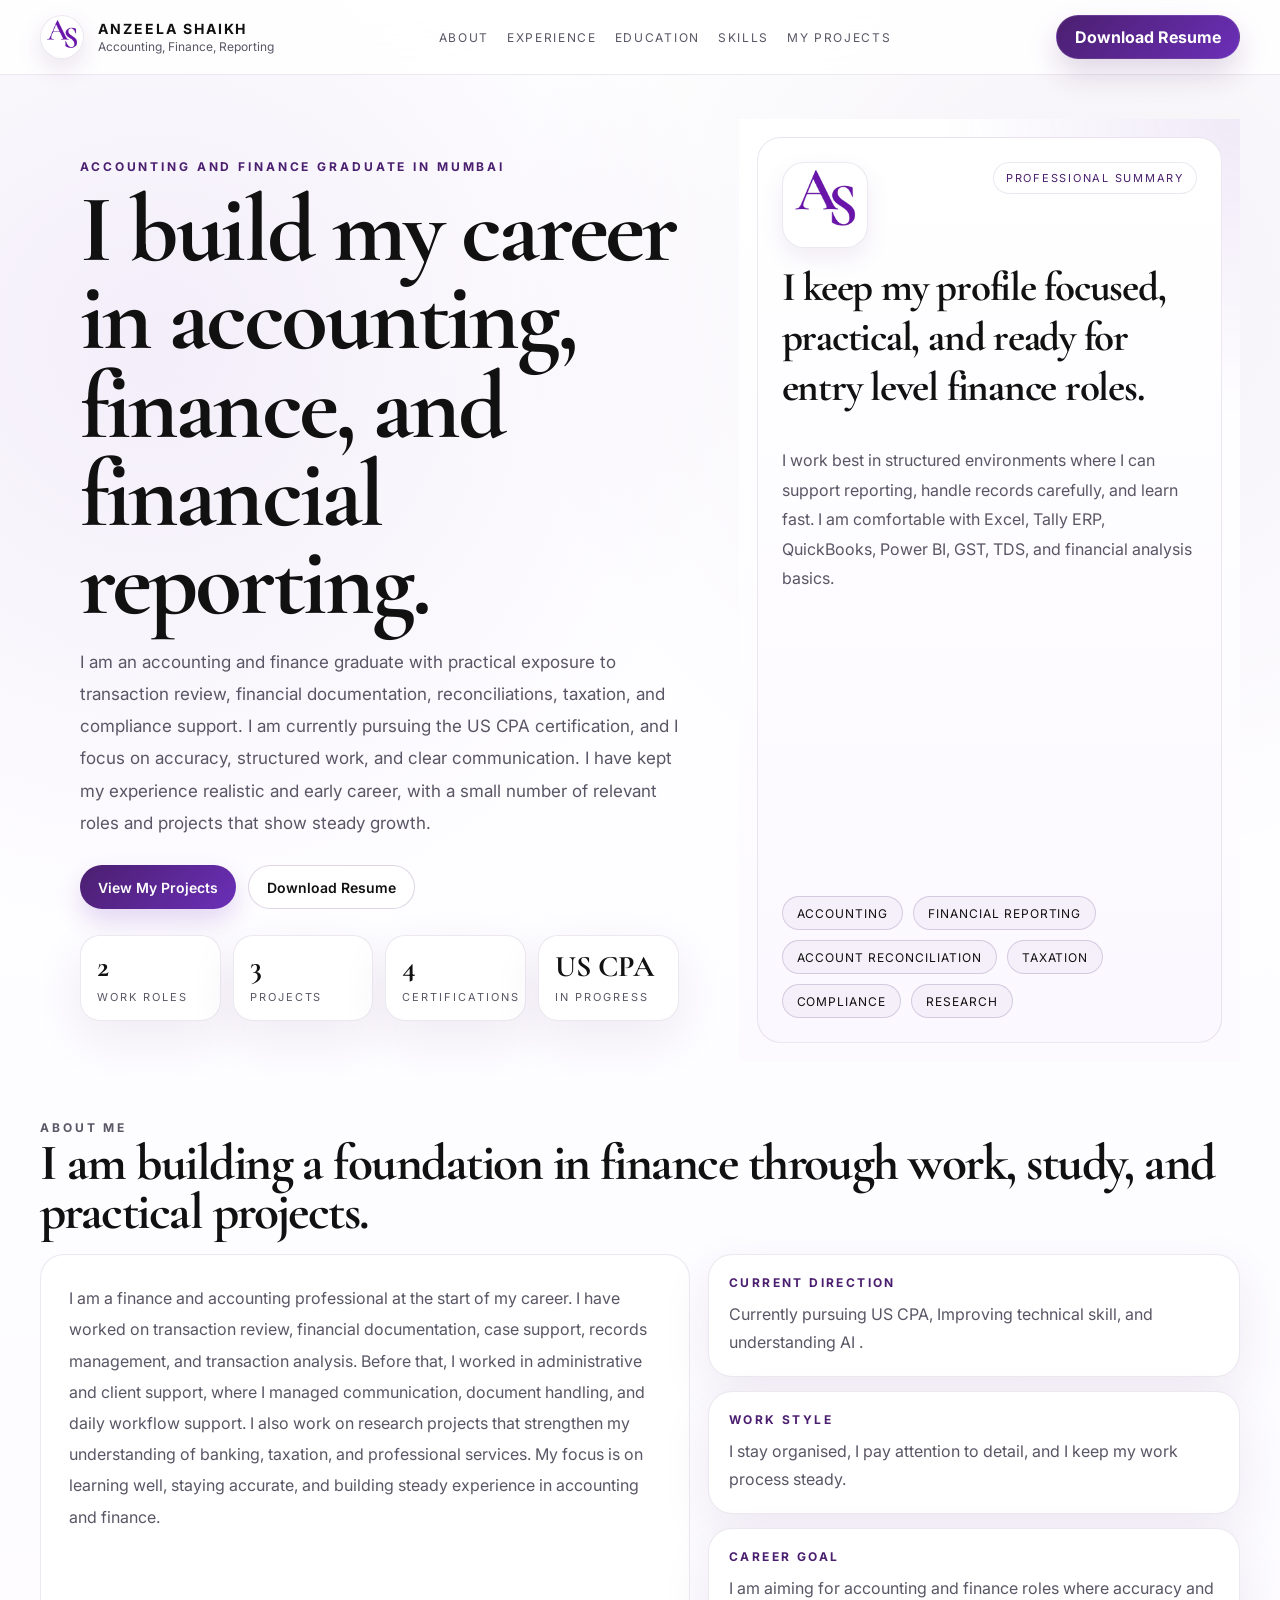
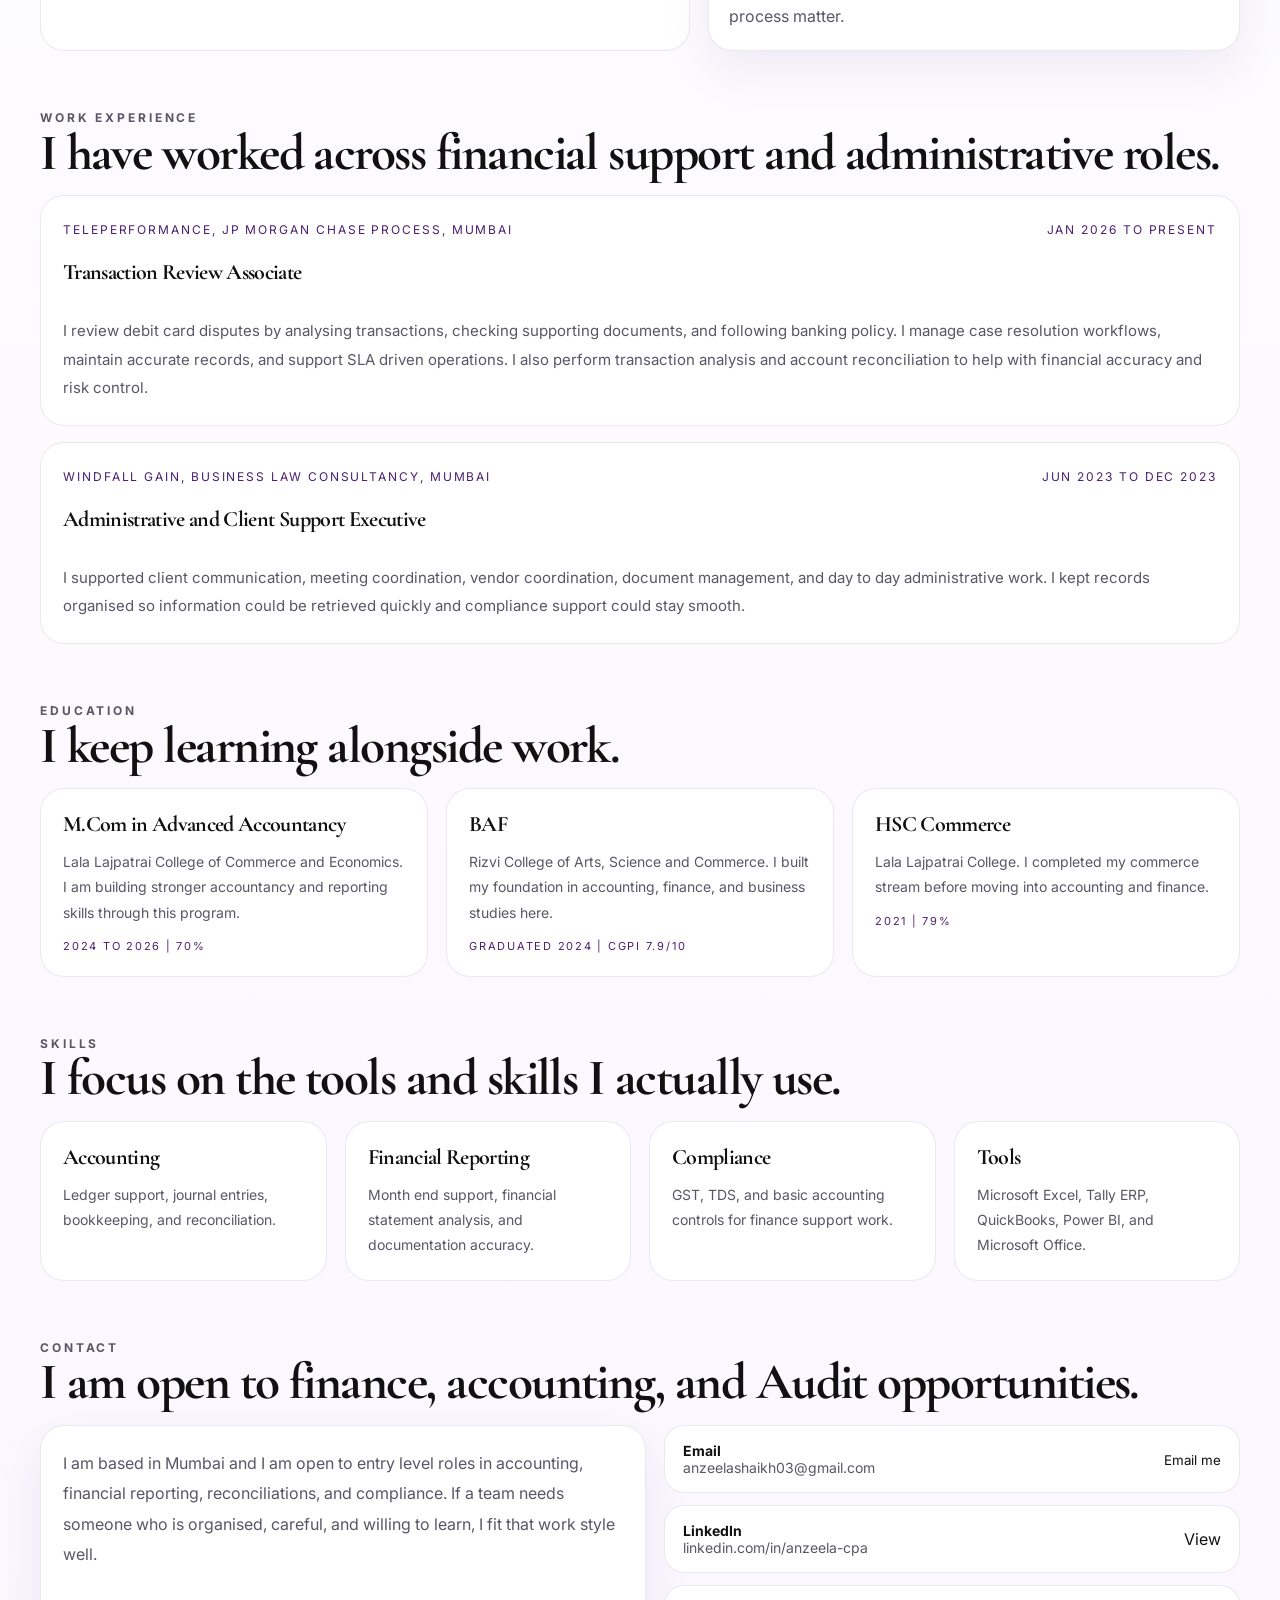
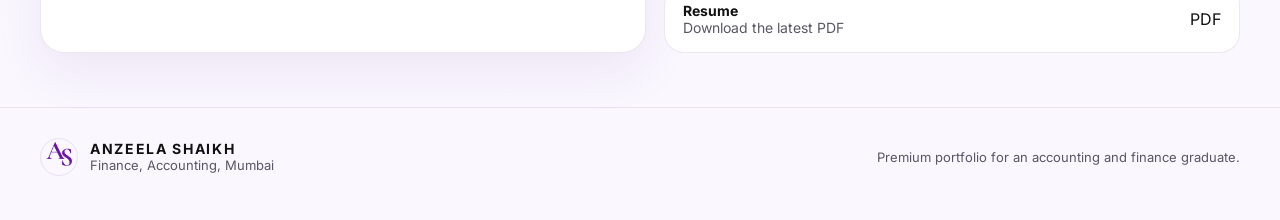
==== index.html @ ca900a63 "new" ====
<!DOCTYPE html>
<html lang="en">
<head>
  <meta charset="UTF-8" />
  <meta name="viewport" content="width=device-width, initial-scale=1.0" />
  <meta name="description" content="Anzeela Shaikh is an accounting and finance graduate in Mumbai building experience in financial reporting, reconciliations, documentation, taxation, compliance, and research." />
  <meta name="keywords" content="Anzeela Shaikh, accounting and finance graduate, financial reporting, reconciliations, taxation, compliance, US CPA candidate, Mumbai" />
  <meta name="author" content="Anzeela Shaikh" />
  <meta name="theme-color" content="#4B1F6F" />
  <meta property="og:title" content="Anzeela Shaikh | Accounting and Finance Graduate" />
  <meta property="og:description" content="A premium portfolio for an accounting and finance professional." />
  <meta property="og:type" content="website" />
  <meta property="og:locale" content="en_IN" />
  <title>Anzeela Shaikh | U.S CPA candidate, Accounting and Finance Graduate in Mumbai</title>
  <link rel="icon" href="assets/favicon.svg" type="image/svg+xml" />
  <link rel="preconnect" href="https://fonts.googleapis.com">
  <link rel="preconnect" href="https://fonts.gstatic.com" crossorigin>
  <link href="https://fonts.googleapis.com/css2?family=Cormorant+Garamond:wght@500;600;700&family=Inter:wght@400;500;600;700;800&display=swap" rel="stylesheet">
  <link rel="stylesheet" href="styles.css" />
  <script type="application/ld+json">
  {
    "@context":"https://schema.org",
    "@type":"Person",
    "name":"Anzeela Shaikh",
    "jobTitle":"Accounting and Finance Graduate",
    "description":"Accounting and finance graduate with financial reporting, reconciliations, GST, TDS, and research experience.",
    "email":"anzeelashaikh03@gmail.com",
    "address":{
      "@type":"PostalAddress",
      "addressLocality":"Mumbai",
      "addressRegion":"Maharashtra",
      "addressCountry":"IN"
    },
    "sameAs":["https://www.linkedin.com/in/anzeela-cpa"]
  }
  </script>
</head>
<body>
  <a class="skip" href="#main">Skip to content</a>
  <header class="topbar">
    <div class="wrap topbar-inner">
      <a class="brand" href="#hero" aria-label="Anzeela Shaikh home">
        <img class="brand-mark" src="assets/as-white.png" alt="Anzeela Shaikh logo" />
        <span class="brand-copy">
          <strong>Anzeela Shaikh</strong>
          <span>Accounting, Finance, Reporting</span>
        </span>
      </a>
      <nav class="nav" aria-label="Primary">
        <a href="#about">About</a>
        <a href="#experience">Experience</a>
        <a href="#education">Education</a>
        <a href="#skills">Skills</a>
        <a href="my-projects.html">My Projects</a>
      </nav>
      <a class="cta" href="assets/resume.pdf" download>Download Resume</a>
    </div>
  </header>

  <main id="main">
    <section class="hero" id="hero">
      <div class="wrap hero-grid">
        <article class="hero-copy reveal">
          <p class="eyebrow">Accounting and Finance Graduate in Mumbai</p>
          <h1>I build my career in accounting, finance, and financial reporting.</h1>
          <p class="hero-text">
            I am an accounting and finance graduate with practical exposure to transaction review, financial documentation, reconciliations, taxation, and compliance support. I am currently pursuing the US CPA certification, and I focus on accuracy, structured work, and clear communication. I have kept my experience realistic and early career, with a small number of relevant roles and projects that show steady growth.
          </p>
          <div class="hero-actions">
            <a class="btn btn-primary" href="my-projects.html">View My Projects</a>
            <a class="btn btn-secondary" href="assets/resume.pdf" download>Download Resume</a>
          </div>
          <div class="hero-stats" aria-label="Quick profile highlights">
            <div class="stat"><strong>2</strong><span>Work Roles</span></div>
            <div class="stat"><strong>3</strong><span>Projects</span></div>
            <div class="stat"><strong>4</strong><span>Certifications</span></div>
            <div class="stat"><strong>US CPA</strong><span>In Progress</span></div>
          </div>
        </article>

        <aside class="hero-panel reveal">
          <div class="panel-inner">
            <div>
              <div class="panel-top">
                <img class="panel-logo" src="assets/as-white.png" alt="AS monogram logo" />
                <span class="panel-chip">Professional summary</span>
              </div>
              <div class="panel-copy">
                <h2>I keep my profile focused, practical, and ready for entry level finance roles.</h2>
                <p>
                  I work best in structured environments where I can support reporting, handle records carefully, and learn fast. I am comfortable with Excel, Tally ERP, QuickBooks, Power BI, GST, TDS, and financial analysis basics.
                </p>
              </div> 
            </div>  
            <div class="pill-row" aria-label="Core focus areas">
              <span>Accounting</span>
              <span>Financial Reporting</span>
              <span>Account Reconciliation</span>
              <span>Taxation</span>
              <span>Compliance</span>
              <span>Research</span>
            </div>
          </div>
        </aside>
      </div>
    </section>

    <section class="section" id="about">
      <div class="wrap">
        <div class="section-head reveal">
          <div>
            <p class="eyebrow">About Me</p>
            <h2>I am building a foundation in finance through work, study, and practical projects.</h2>
          </div>
          <p></p>
        </div>

        <div class="grid-2">
          <article class="about-copy reveal">
            <p>
              I am a finance and accounting professional at the start of my career. I have worked on transaction review, financial documentation, case support, records management, and transaction analysis. Before that, I worked in administrative and client support, where I managed communication, document handling, and daily workflow support. I also work on research projects that strengthen my understanding of banking, taxation, and professional services. My focus is on learning well, staying accurate, and building steady experience in accounting and finance.
            </p>
          </article>

          <div class="snapshot reveal">
            <article class="mini">
              <strong>Current direction</strong>
              <span>Currently pursuing US CPA, Improving technical skill, and understanding AI .</span>
            </article>
            <article class="mini">
              <strong>Work style</strong>
              <span>I stay organised, I pay attention to detail, and I keep my work process steady.</span>
            </article>
            <article class="mini">
              <strong>Career goal</strong>
              <span>I am aiming for accounting and finance roles where accuracy and process matter.</span>
            </article>
          </div>
        </div>
      </div>
    </section>

    <section class="section" id="experience">
      <div class="wrap">
        <div class="section-head reveal">
          <div>
            <p class="eyebrow">Work Experience</p>
            <h2>I have worked across financial support and administrative roles.</h2>
          </div>
          <p></p>
        </div>

        <div class="timeline">
          <article class="role reveal">
            <div class="role-top">
              <div>
                <div class="meta">Teleperformance, JP Morgan Chase process, Mumbai</div>
                <h3>Transaction Review Associate</h3>
              </div>
              <div class="meta">Jan 2026 to Present</div>
            </div>
            <p>
              I review debit card disputes by analysing transactions, checking supporting documents, and following banking policy. I manage case resolution workflows, maintain accurate records, and support SLA driven operations. I also perform transaction analysis and account reconciliation to help with financial accuracy and risk control.
            </p>
          </article>

          <article class="role reveal">
            <div class="role-top">
              <div>
                <div class="meta">Windfall Gain, Business Law Consultancy, Mumbai</div>
                <h3>Administrative and Client Support Executive</h3>
              </div>
              <div class="meta">Jun 2023 to Dec 2023</div>
            </div>
            <p>
              I supported client communication, meeting coordination, vendor coordination, document management, and day to day administrative work. I kept records organised so information could be retrieved quickly and compliance support could stay smooth.
            </p>
          </article>
        </div>
      </div>
    </section>

    <section class="section" id="education">
      <div class="wrap">
        <div class="section-head reveal">
          <div>
            <p class="eyebrow">Education</p>
            <h2>I keep learning alongside work.</h2>
          </div>
          <p></p>
        </div>

        <div class="cards three">
          <article class="edu reveal">
            <div>
              <h3>M.Com in Advanced Accountancy</h3>
              <p>Lala Lajpatrai College of Commerce and Economics. I am building stronger accountancy and reporting skills through this program.</p>
            </div>
            <small>2024 to 2026 | 70% </small>
          </article>

          <article class="edu reveal">
            <div>
              <h3>BAF</h3>
              <p>Rizvi College of Arts, Science and Commerce. I built my foundation in accounting, finance, and business studies here.</p>
            </div>
            <small>Graduated 2024 | CGPI 7.9/10</small>
          </article>

          <article class="edu reveal">
            <div>
              <h3>HSC Commerce</h3>
              <p>Lala Lajpatrai College. I completed my commerce stream before moving into accounting and finance.</p>
            </div>
            <small>2021 | 79% </small>
          </article>
        </div>
      </div>
    </section>

    <section class="section" id="skills">
      <div class="wrap">
        <div class="section-head reveal">
          <div>
            <p class="eyebrow">Skills</p>
            <h2>I focus on the tools and skills I actually use.</h2>
          </div>
          <p></p>
        </div>

        <div class="cards four">
          <article class="skill reveal">
            <h3>Accounting</h3>
            <p>Ledger support, journal entries, bookkeeping, and reconciliation.</p>
          </article>
          <article class="skill reveal">
            <h3>Financial Reporting</h3>
            <p>Month end support, financial statement analysis, and documentation accuracy.</p>
          </article>
          <article class="skill reveal">
            <h3>Compliance</h3>
            <p>GST, TDS, and basic accounting controls for finance support work.</p>
          </article>
          <article class="skill reveal">
            <h3>Tools</h3>
            <p>Microsoft Excel, Tally ERP, QuickBooks, Power BI, and Microsoft Office.</p>
          </article>
        </div>
      </div>
    </section>

    <section class="section" id="contact">
      <div class="wrap">
        <div class="section-head reveal">
          <div>
            <p class="eyebrow">Contact</p>
            <h2>I am open to finance, accounting, and Audit opportunities.</h2>
          </div>
          <p></p>
        </div>

        <div class="contact-grid">
          <article class="contact-card reveal">
            <p>
              I am based in Mumbai and I am open to entry level roles in accounting, financial reporting, reconciliations, and compliance. If a team needs someone who is organised, careful, and willing to learn, I fit that work style well.
            </p>
          </article>

          <div class="contact-links reveal">
            <a class="contact-link" href="mailto:anzeelashaikh03@gmail.com">
              <div>
                <strong>Email</strong>
                <span>anzeelashaikh03@gmail.com</span>
              </div>
              <div><small>Email me</small></div>
            </a>
            <a class="contact-link" href="https://www.linkedin.com/in/anzeela-cpa" target="_blank" rel="noopener noreferrer">
              <div>
                <strong>LinkedIn</strong>
                <span>linkedin.com/in/anzeela-cpa</span>
              </div>
              <div>View</div>
            </a>
            <a class="contact-link" href="assets/resume.pdf" download>
              <div>
                <strong>Resume</strong>
                <span>Download the latest PDF</span>
              </div>
              <div>PDF</div>
            </a>
          </div>
        </div>
      </div>
    </section>
  </main>

  <footer class="footer">
    <div class="wrap foot">
      <div class="footmark">
        <img src="assets/as-white.png" alt="Anzeela Shaikh logo" />
        <div>
          <strong style="display:block;color:var(--text);font-size:14px;letter-spacing:.12em;text-transform:uppercase;">Anzeela Shaikh</strong>
          <span>Finance, Accounting, Mumbai</span>
        </div>
      </div>
      <div>Premium portfolio for an accounting and finance graduate.</div>
    </div>
  </footer>

  <script>
    (function () {
      const reducedMotion = window.matchMedia('(prefers-reduced-motion: reduce)').matches;
      const items = document.querySelectorAll('.reveal');

      if (!reducedMotion && 'IntersectionObserver' in window) {
        const observer = new IntersectionObserver((entries) => {
          for (const entry of entries) {
            if (entry.isIntersecting) {
              entry.target.classList.add('show');
              observer.unobserve(entry.target);
            }
          }
        }, { threshold: 0.12, rootMargin: '24px 0px -8px 0px' });

        items.forEach((item) => observer.observe(item));
      } else {
        items.forEach((item) => item.classList.add('show'));
      }
    })();
  </script>
</body>
</html>
---- styles.css ----
:root{
  --bg:#ffffff;
  --bg-soft:#faf7ff;
  --text:#111111;
  --muted:#5a5665;
  --purple:#4B1F6F;
  --purple-2:#6B2FB8;
  --line:rgba(75,31,111,.10);
  --line-strong:rgba(75,31,111,.18);
  --shadow:0 18px 50px rgba(75,31,111,.08);
  --radius:28px;
  --wrap:min(1200px, calc(100vw - 32px));
}
*{box-sizing:border-box}
html{scroll-behavior:smooth}
body{
  margin:0;
  color:var(--text);
  font-family:Inter,system-ui,-apple-system,BlinkMacSystemFont,"Segoe UI",sans-serif;
  background:
    radial-gradient(circle at 12% 10%, rgba(107,47,184,.08), transparent 18%),
    radial-gradient(circle at 86% 8%, rgba(75,31,111,.06), transparent 18%),
    linear-gradient(180deg, #fff 0%, var(--bg-soft) 100%);
  overflow-x:hidden;
  -webkit-font-smoothing:antialiased;
  text-rendering:optimizeLegibility;
}
a{color:inherit}
img{max-width:100%;display:block}
.skip{
  position:absolute;left:-999px;top:12px;z-index:1000;
  padding:10px 14px;border-radius:999px;background:#fff;color:#111;
  text-decoration:none;box-shadow:var(--shadow)
}
.skip:focus{left:12px}
.wrap{width:var(--wrap);margin:0 auto}
.topbar{
  position:sticky;top:0;z-index:50;
  backdrop-filter:blur(18px) saturate(180%);
  background:rgba(255,255,255,.86);
  border-bottom:1px solid var(--line);
}
.topbar-inner{
  min-height:74px;display:flex;align-items:center;justify-content:space-between;gap:18px;padding:12px 0
}
.brand{display:flex;align-items:center;gap:14px;text-decoration:none;min-width:0}
.brand-mark{
  width:44px;height:44px;border-radius:50%;
  object-fit:cover;
  background:#fff;
  border:1px solid var(--line);
  box-shadow:0 10px 26px rgba(75,31,111,.12);
  flex:none;
}
.brand-copy{min-width:0}
.brand-copy strong{
  display:block;font-size:14px;letter-spacing:.14em;text-transform:uppercase
}
.brand-copy span{display:block;font-size:12px;color:var(--muted);margin-top:2px}
.nav{display:flex;gap:18px;flex-wrap:wrap;justify-content:flex-end;align-items:center}
.nav a{
  text-decoration:none;color:var(--muted);font-size:12px;letter-spacing:.14em;text-transform:uppercase
}
.nav a:hover{color:var(--purple)}
.cta{
  display:inline-flex;align-items:center;justify-content:center;gap:10px;
  min-height:44px;padding:0 18px;border-radius:999px;text-decoration:none;
  background:linear-gradient(135deg,var(--purple),var(--purple-2));
  color:#fff;font-weight:700;white-space:nowrap;
  box-shadow:0 14px 30px rgba(75,31,111,.18);
  border:1px solid rgba(255,255,255,.10);
}
.cta.secondary{
  background:#fff;color:var(--text);border:1px solid var(--line-strong);
  box-shadow:none;
}
.hero{
  padding:44px 0 28px;
  position:relative;
}
.hero-grid{
  display:grid;
  grid-template-columns:minmax(0,1.15fr) minmax(320px,.85fr);
  gap:20px;
  align-items:stretch;
}
.panel, .card, .project-card, .stat, .mini, .contact-card{
  background:#fff;
  border:1px solid var(--line);
  border-radius:var(--radius);
  box-shadow:var(--shadow);
}
.hero-copy{padding:40px}
.eyebrow{
  margin:0 0 12px;
  color:var(--purple);
  text-transform:uppercase;
  letter-spacing:.24em;
  font-size:12px;
  font-weight:700;
}
h1,h2,h3{
  font-family:"Cormorant Garamond", serif;
  letter-spacing:-.03em;
  color:var(--text);
}
h1{
  margin:0;
  font-size:clamp(54px,7.8vw,96px);
  line-height:.92;
  max-width:860px;
}
.hero-text{
  margin:18px 0 0;
  max-width:760px;
  color:var(--muted);
  line-height:1.9;
  font-size:17px;
}
.hero-actions{
  display:flex;flex-wrap:wrap;gap:12px;margin-top:26px
}
.btn{
  display:inline-flex;align-items:center;justify-content:center;min-height:44px;
  padding:0 18px;border-radius:999px;text-decoration:none;font-size:14px;font-weight:600;
  transition:transform .2s ease, box-shadow .2s ease, background .2s ease;
}
.btn:hover{transform:translateY(-1px)}
.btn-primary{
  background:linear-gradient(135deg,var(--purple),var(--purple-2));
  color:#fff;
  box-shadow:0 12px 24px rgba(111,45,189,.18);
}
.btn-secondary{
  background:#fff;
  border:1px solid var(--line-strong);
  color:var(--text);
}
.hero-stats{
  display:grid;grid-template-columns:repeat(4,minmax(0,1fr));gap:12px;margin-top:26px
}
.stat{
  padding:16px;border-radius:20px;background:#fff
}
.stat strong{
  display:block;font-family:"Cormorant Garamond",serif;font-size:30px;line-height:1
}
.stat span{
  display:block;margin-top:8px;color:var(--muted);font-size:11px;
  text-transform:uppercase;letter-spacing:.18em
}
.hero-panel{
  padding:18px;
  background:
    radial-gradient(circle at top right, rgba(107,47,184,.10), transparent 28%),
    linear-gradient(180deg, #fff, #fcfaff);
}
.panel-inner{
  height:100%;
  padding:24px;
  border-radius:24px;
  border:1px solid var(--line);
  background:
    linear-gradient(180deg, #fff, #fbf8ff);
  display:flex;flex-direction:column;justify-content:space-between;gap:20px;
}
.panel-top{
  display:flex;justify-content:space-between;gap:16px;align-items:flex-start;
}
.panel-logo{
  width:86px;height:86px;border-radius:22px;object-fit:cover;
  border:1px solid var(--line);
  box-shadow:0 10px 24px rgba(75,31,111,.08);
  background:#fff;
}
.panel-chip{
  display:inline-flex;
  padding:8px 12px;
  border-radius:999px;
  border:1px solid var(--line);
  color:var(--purple);
  font-size:11px;
  text-transform:uppercase;
  letter-spacing:.16em;
  background:#fff;
}
.panel-copy h2{
  font-size:clamp(30px,3.2vw,44px);
  margin-top:14px;
}
.panel-copy p{
  margin:14px 0 0;
  color:var(--muted);
  line-height:1.85;
}
.pill-row{
  display:flex;flex-wrap:wrap;gap:10px;
}
.pill-row span{
  display:inline-flex;align-items:center;justify-content:center;
  min-height:34px;padding:0 14px;border-radius:999px;
  background:rgba(75,31,111,.04);
  border:1px solid var(--line-strong);
  color:var(--text);
  font-size:12px;
  text-transform:uppercase;
  letter-spacing:.08em;
}
.section{padding:28px 0}
.section-head{
  display:flex;justify-content:space-between;align-items:end;gap:18px;margin-bottom:18px
}
.section-head h2{
  margin:0;
  font-size:clamp(32px,4vw,56px);
  line-height:.95;
}
.section-head p{
  margin:0;color:var(--muted);line-height:1.8;max-width:620px
}
.grid-2{display:grid;grid-template-columns:1.1fr .9fr;gap:18px}
.about-copy{
  padding:28px;
  border-radius:24px;
  background:#fff;
  border:1px solid var(--line);
}
.about-copy p{
  margin:0;
  font-size:16px;
  line-height:1.95;
  color:var(--muted);
}
.snapshot{display:grid;gap:14px}
.mini{
  padding:20px;border-radius:24px;background:#fff
}
.mini strong{
  display:block;font-size:12px;text-transform:uppercase;letter-spacing:.2em;color:var(--purple)
}
.mini span{
  display:block;margin-top:10px;line-height:1.75;color:var(--muted)
}
.timeline{display:grid;gap:16px}
.role{
  padding:22px;border-radius:24px;
  border:1px solid var(--line);
  background:#fff;
}
.role-top{
  display:flex;justify-content:space-between;gap:12px;flex-wrap:wrap;align-items:start;
  margin-bottom:10px;
}
.role-top h3{font-size:22px}
.meta{
  color:var(--purple);
  font-size:12px;
  text-transform:uppercase;
  letter-spacing:.16em;
  margin-top:4px;
}
.role p{
  margin:0;
  color:var(--muted);
  line-height:1.9;
  font-size:15px;
}
.cards{display:grid;gap:18px}
.cards.three{grid-template-columns:repeat(3,minmax(0,1fr))}
.cards.four{grid-template-columns:repeat(4,minmax(0,1fr))}
.edu,.skill,.cert,.project-card,.contact-card,.fact-card{
  padding:22px;
  border-radius:24px;
  border:1px solid var(--line);
  background:#fff;
}
.project-card{padding:0;overflow:hidden}
.project-card img{width:100%;height:220px;object-fit:cover;border-bottom:1px solid var(--line)}
.project-body{padding:20px}
.tag{
  display:inline-flex;
  margin-bottom:12px;
  color:var(--purple);
  text-transform:uppercase;
  letter-spacing:.16em;
  font-size:11px;
  font-weight:700;
}
.project-body h3{font-size:24px;margin:0}
.project-body p{
  margin:10px 0 0;
  color:var(--muted);
  line-height:1.8;
  font-size:15px;
}
.edu h3,.skill h3,.cert strong,.fact-card h3{margin:0;font-size:22px}
.edu p,.skill p,.cert span,.fact-card p{
  margin:12px 0 0;
  color:var(--muted);
  line-height:1.8;
  font-size:14px;
}
.edu small{
  display:inline-flex;
  margin-top:14px;
  color:var(--purple);
  text-transform:uppercase;
  letter-spacing:.16em;
  font-size:11px;
}
.contact-grid{display:grid;grid-template-columns:1fr .95fr;gap:18px}
.contact-card p{
  margin:0;
  color:var(--muted);
  line-height:1.9;
  font-size:16px;
}
.contact-links{display:grid;gap:12px}
.contact-link{
  display:flex;align-items:center;justify-content:space-between;gap:16px;
  padding:16px 18px;border-radius:20px;
  border:1px solid var(--line);
  background:#fff;
  text-decoration:none;
}
.contact-link strong{display:block;font-size:14px}
.contact-link span{
  display:block;color:var(--muted);font-size:14px;white-space:nowrap;overflow:hidden;text-overflow:ellipsis
}
.gallery{
  display:grid;
  grid-template-columns:repeat(2,minmax(0,1fr));
  gap:18px;
}
.gallery .project-card img{height:290px}
.footer{
  padding:30px 0 44px;
  border-top:1px solid var(--line);
  margin-top:26px;
}
.foot{
  display:flex;justify-content:space-between;align-items:center;gap:18px;color:var(--muted);font-size:13px;
}
.footmark{display:flex;align-items:center;gap:12px}
.footmark img{
  width:38px;height:38px;border-radius:50%;object-fit:cover;border:1px solid var(--line)
}
.reveal{
  opacity:0;
  transform:translateY(18px);
  transition:opacity .7s ease, transform .7s cubic-bezier(.2,.7,.2,1);
}
.reveal.show{opacity:1;transform:none}
.card-head{
  display:flex;align-items:flex-start;justify-content:space-between;gap:12px
}
.card-head img{width:62px;height:62px;border-radius:16px;object-fit:cover;border:1px solid var(--line)}
.list{
  display:flex;flex-wrap:wrap;gap:10px;margin-top:16px
}
.list span{
  display:inline-flex;min-height:34px;align-items:center;padding:0 14px;border-radius:999px;
  border:1px solid var(--line-strong);background:rgba(75,31,111,.03);font-size:12px;letter-spacing:.08em;text-transform:uppercase
}
.subtle{
  color:var(--muted);
  line-height:1.8;
  font-size:15px;
}
@media (max-width:1100px){
  .hero-grid,.grid-2,.contact-grid{grid-template-columns:1fr}
  .cards.three,.cards.four,.gallery{grid-template-columns:repeat(2,minmax(0,1fr))}
  .hero-stats{grid-template-columns:repeat(2,minmax(0,1fr))}
  .section-head{flex-direction:column;align-items:flex-start}
}
@media (max-width:760px){
  :root{--wrap:min(100vw - 24px, 1200px)}
  .topbar-inner{padding:12px 0;flex-wrap:wrap}
  .nav{width:100%;justify-content:flex-start;gap:12px}
  .cta{margin-left:auto}
  .hero{padding:24px 0 14px}
  .hero-copy,.hero-panel,.about-copy,.role,.edu,.skill,.cert,.contact-card,.fact-card,.project-body{padding:20px}
  h1{font-size:clamp(40px,14vw,72px)}
  .hero-text{font-size:15px}
  .cards.three,.cards.four,.gallery{grid-template-columns:1fr}
  .hero-stats{grid-template-columns:1fr 1fr}
  .foot{flex-direction:column;align-items:flex-start}
  .project-card img{height:200px}
}
@media (prefers-reduced-motion: reduce){
  html{scroll-behavior:auto}
  *,*::before,*::after{animation:none !important;transition:none !important;scroll-behavior:auto !important}
  .reveal{opacity:1;transform:none}
}
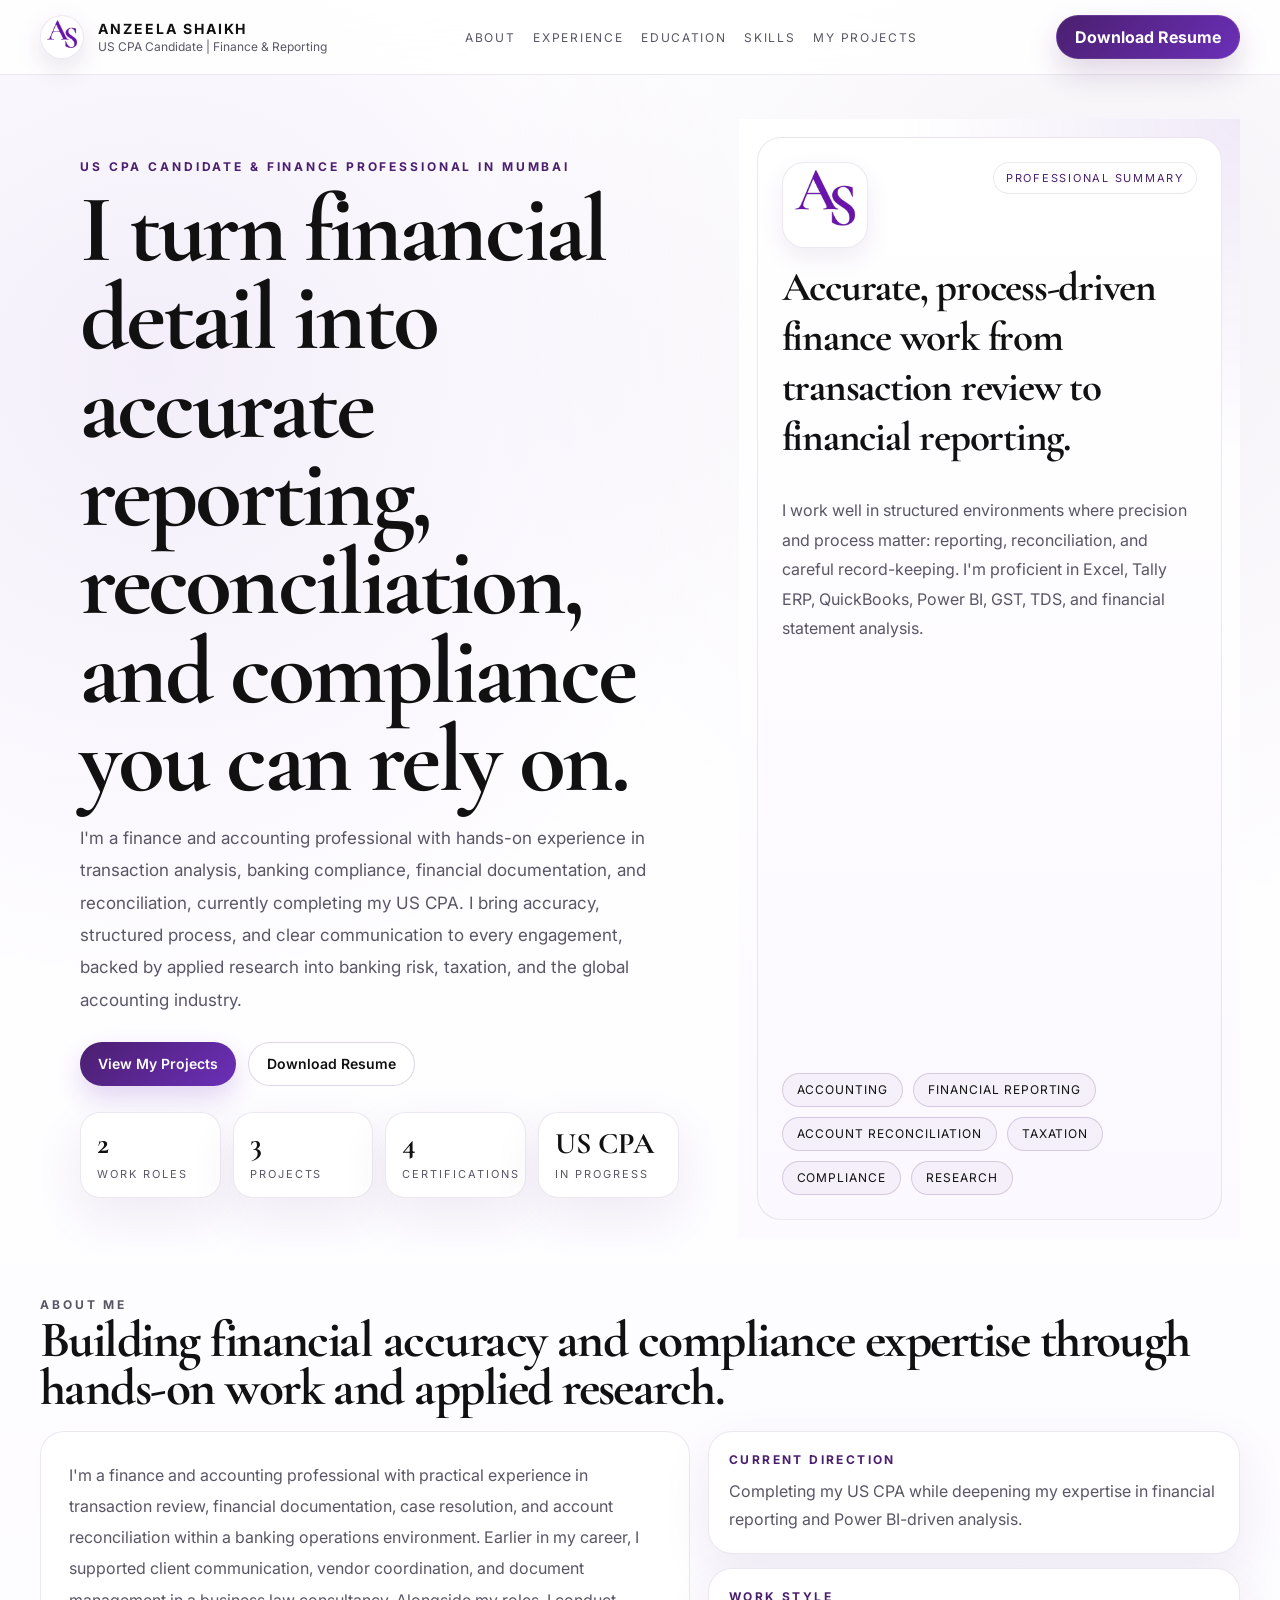
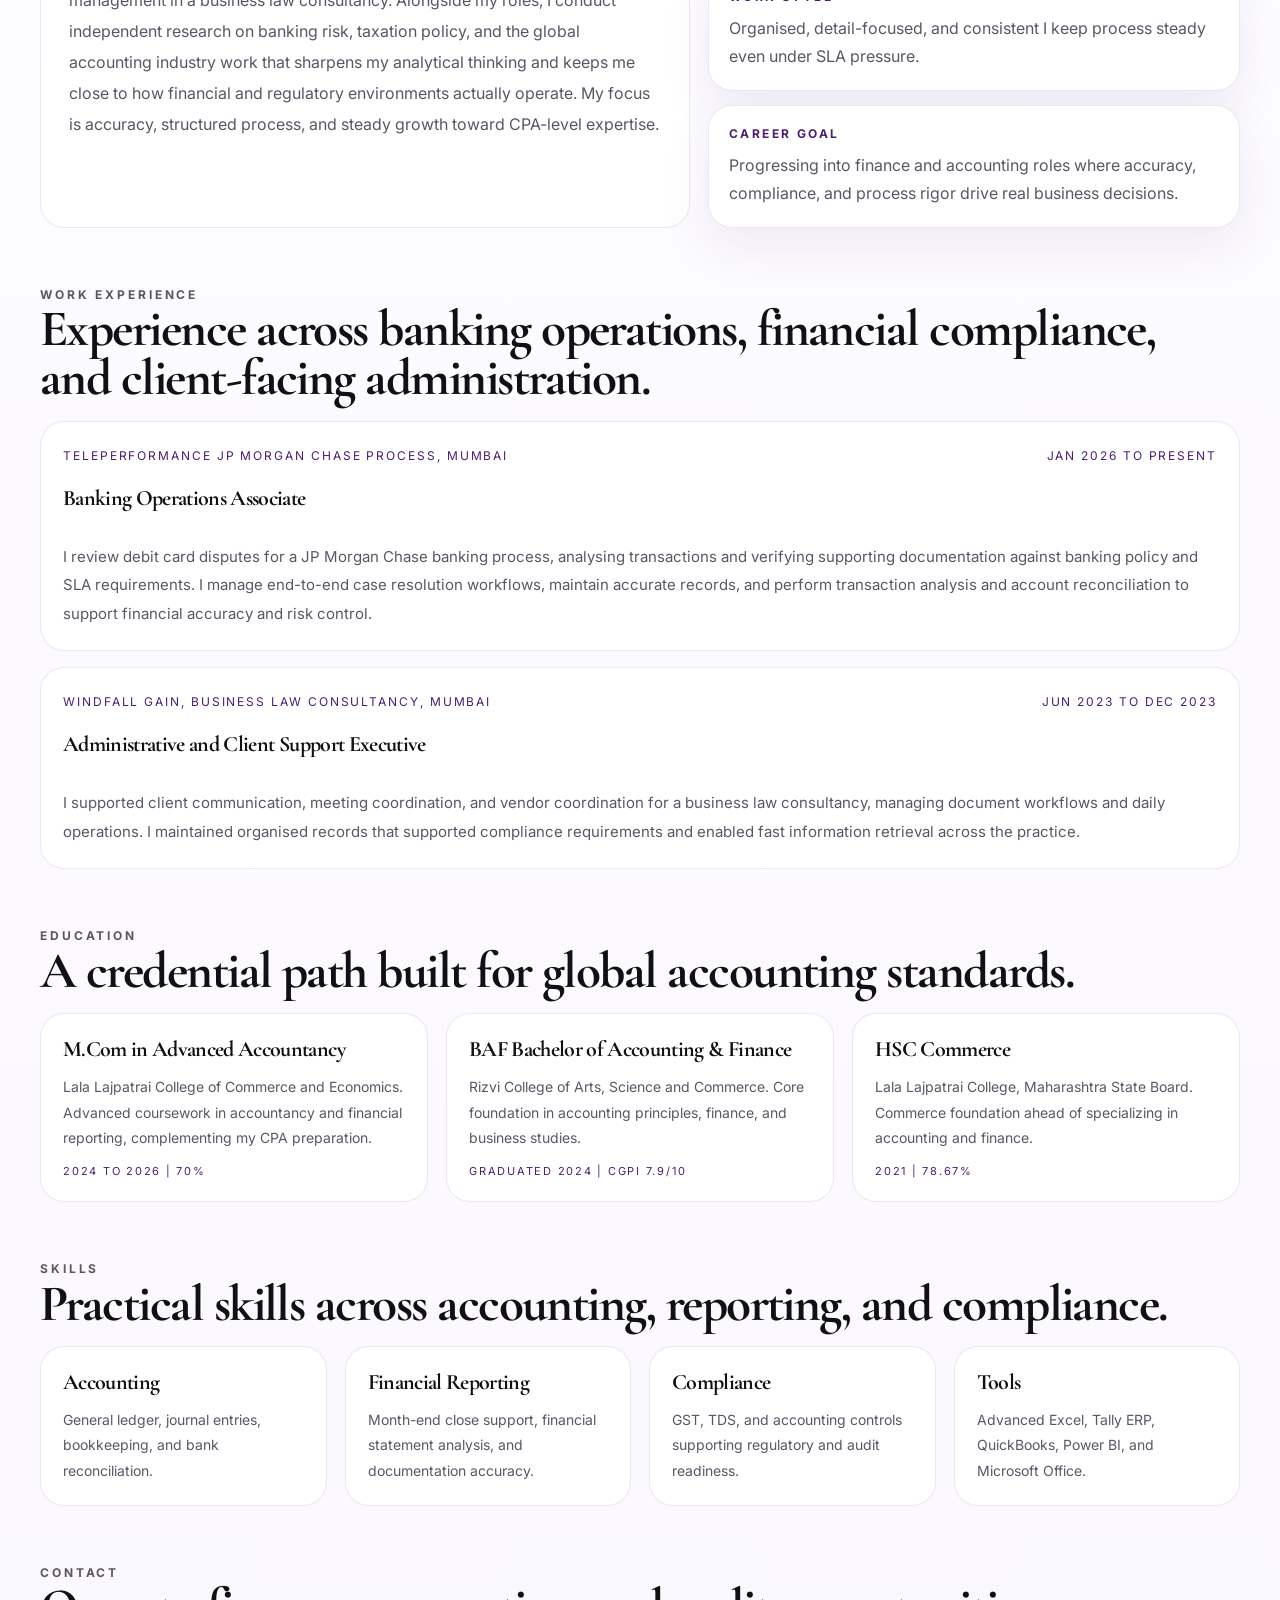
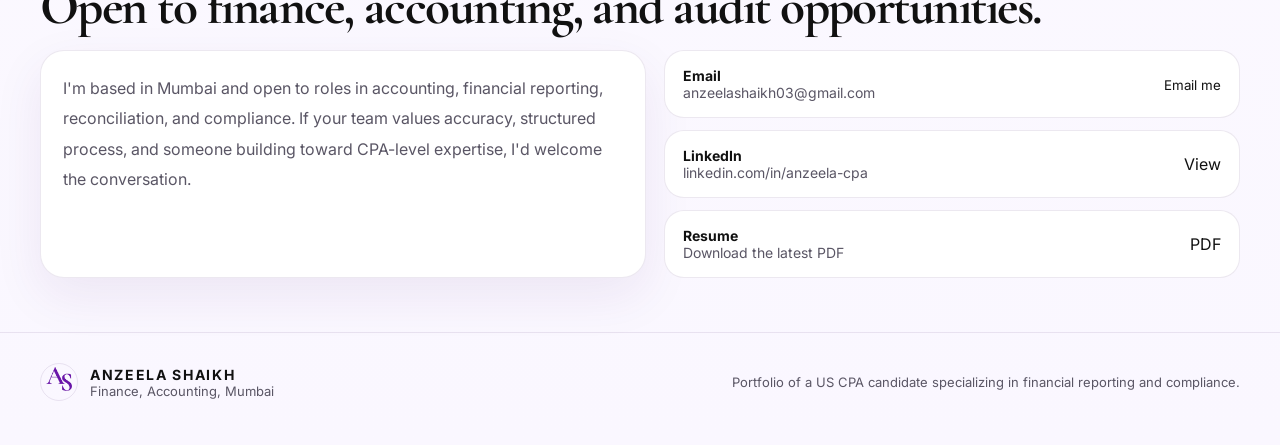
==== commit 9f4b27bf: "a" ====
--- a/index.html
+++ b/index.html
@@ -3,15 +3,17 @@
 <head>
   <meta charset="UTF-8" />
   <meta name="viewport" content="width=device-width, initial-scale=1.0" />
-  <meta name="description" content="Anzeela Shaikh is an accounting and finance graduate in Mumbai building experience in financial reporting, reconciliations, documentation, taxation, compliance, and research." />
-  <meta name="keywords" content="Anzeela Shaikh, accounting and finance graduate, financial reporting, reconciliations, taxation, compliance, US CPA candidate, Mumbai" />
+  <meta name="description" content="Anzeela Shaikh is a US CPA candidate and finance professional in Mumbai specializing in transaction analysis, account reconciliation, financial reporting, GST, TDS, and banking compliance." />
+  <meta name="keywords" content="Anzeela Shaikh, US CPA candidate, accounting and finance professional Mumbai, financial reporting, account reconciliation, transaction analysis, GST TDS compliance, banking operations, Tally ERP, QuickBooks" />
   <meta name="author" content="Anzeela Shaikh" />
   <meta name="theme-color" content="#4B1F6F" />
-  <meta property="og:title" content="Anzeela Shaikh | Accounting and Finance Graduate" />
-  <meta property="og:description" content="A premium portfolio for an accounting and finance professional." />
+  <meta property="og:title" content="Anzeela Shaikh | US CPA Candidate & Finance Professional, Mumbai" />
+  <meta property="og:description" content="US CPA candidate with hands-on experience in banking transaction analysis, reconciliation, and financial reporting. Explore my work, projects, and credentials." />
   <meta property="og:type" content="website" />
   <meta property="og:locale" content="en_IN" />
-  <title>Anzeela Shaikh | U.S CPA candidate, Accounting and Finance Graduate in Mumbai</title>
+  <meta name="robots" content="index, follow" />
+  <link rel="canonical" href="https://anzeelashaikh03.github.io/anzeela-shaikh-portfolio/index.html" />
+  <title>Anzeela Shaikh | US CPA Candidate & Finance Professional in Mumbai</title>
   <link rel="icon" href="assets/favicon.svg" type="image/svg+xml" />
   <link rel="preconnect" href="https://fonts.googleapis.com">
   <link rel="preconnect" href="https://fonts.gstatic.com" crossorigin>
@@ -22,8 +24,8 @@
     "@context":"https://schema.org",
     "@type":"Person",
     "name":"Anzeela Shaikh",
-    "jobTitle":"Accounting and Finance Graduate",
-    "description":"Accounting and finance graduate with financial reporting, reconciliations, GST, TDS, and research experience.",
+    "jobTitle":"Banking Operations Associate | US CPA Candidate",
+    "description":"US CPA candidate and finance professional specializing in transaction analysis, account reconciliation, financial reporting, GST, TDS, and banking compliance.",
     "email":"anzeelashaikh03@gmail.com",
     "address":{
       "@type":"PostalAddress",
@@ -31,6 +33,7 @@
       "addressRegion":"Maharashtra",
       "addressCountry":"IN"
     },
+    "knowsAbout":["Financial Reporting","Account Reconciliation","GST","TDS","Banking Compliance","US GAAP","Tally ERP","QuickBooks"],
     "sameAs":["https://www.linkedin.com/in/anzeela-cpa"]
   }
   </script>
@@ -43,7 +46,7 @@
         <img class="brand-mark" src="assets/as-white.png" alt="Anzeela Shaikh logo" />
         <span class="brand-copy">
           <strong>Anzeela Shaikh</strong>
-          <span>Accounting, Finance, Reporting</span>
+          <span>US CPA Candidate | Finance & Reporting</span>
         </span>
       </a>
       <nav class="nav" aria-label="Primary">
@@ -61,10 +64,10 @@
     <section class="hero" id="hero">
       <div class="wrap hero-grid">
         <article class="hero-copy reveal">
-          <p class="eyebrow">Accounting and Finance Graduate in Mumbai</p>
-          <h1>I build my career in accounting, finance, and financial reporting.</h1>
+          <p class="eyebrow">US CPA Candidate & Finance Professional in Mumbai</p>
+          <h1>I turn financial detail into accurate reporting, reconciliation, and compliance you can rely on.</h1>
           <p class="hero-text">
-            I am an accounting and finance graduate with practical exposure to transaction review, financial documentation, reconciliations, taxation, and compliance support. I am currently pursuing the US CPA certification, and I focus on accuracy, structured work, and clear communication. I have kept my experience realistic and early career, with a small number of relevant roles and projects that show steady growth.
+            I'm a finance and accounting professional with hands-on experience in transaction analysis, banking compliance, financial documentation, and reconciliation, currently completing my US CPA. I bring accuracy, structured process, and clear communication to every engagement, backed by applied research into banking risk, taxation, and the global accounting industry.
           </p>
           <div class="hero-actions">
             <a class="btn btn-primary" href="my-projects.html">View My Projects</a>
@@ -86,9 +89,9 @@
                 <span class="panel-chip">Professional summary</span>
               </div>
               <div class="panel-copy">
-                <h2>I keep my profile focused, practical, and ready for entry level finance roles.</h2>
+                <h2>Accurate, process-driven finance work from transaction review to financial reporting.</h2>
                 <p>
-                  I work best in structured environments where I can support reporting, handle records carefully, and learn fast. I am comfortable with Excel, Tally ERP, QuickBooks, Power BI, GST, TDS, and financial analysis basics.
+                  I work well in structured environments where precision and process matter: reporting, reconciliation, and careful record-keeping. I'm proficient in Excel, Tally ERP, QuickBooks, Power BI, GST, TDS, and financial statement analysis.
                 </p>
               </div> 
             </div>  
@@ -110,7 +113,7 @@
         <div class="section-head reveal">
           <div>
             <p class="eyebrow">About Me</p>
-            <h2>I am building a foundation in finance through work, study, and practical projects.</h2>
+            <h2>Building financial accuracy and compliance expertise through hands-on work and applied research.</h2>
           </div>
           <p></p>
         </div>
@@ -118,22 +121,22 @@
         <div class="grid-2">
           <article class="about-copy reveal">
             <p>
-              I am a finance and accounting professional at the start of my career. I have worked on transaction review, financial documentation, case support, records management, and transaction analysis. Before that, I worked in administrative and client support, where I managed communication, document handling, and daily workflow support. I also work on research projects that strengthen my understanding of banking, taxation, and professional services. My focus is on learning well, staying accurate, and building steady experience in accounting and finance.
+              I'm a finance and accounting professional with practical experience in transaction review, financial documentation, case resolution, and account reconciliation within a banking operations environment. Earlier in my career, I supported client communication, vendor coordination, and document management in a business law consultancy. Alongside my roles, I conduct independent research on banking risk, taxation policy, and the global accounting industry work that sharpens my analytical thinking and keeps me close to how financial and regulatory environments actually operate. My focus is accuracy, structured process, and steady growth toward CPA-level expertise.
             </p>
           </article>
 
           <div class="snapshot reveal">
             <article class="mini">
               <strong>Current direction</strong>
-              <span>Currently pursuing US CPA, Improving technical skill, and understanding AI .</span>
+              <span>Completing my US CPA while deepening my expertise in financial reporting and Power BI-driven analysis.</span>
             </article>
             <article class="mini">
               <strong>Work style</strong>
-              <span>I stay organised, I pay attention to detail, and I keep my work process steady.</span>
+              <span>Organised, detail-focused, and consistent I keep process steady even under SLA pressure.</span>
             </article>
             <article class="mini">
               <strong>Career goal</strong>
-              <span>I am aiming for accounting and finance roles where accuracy and process matter.</span>
+              <span>Progressing into finance and accounting roles where accuracy, compliance, and process rigor drive real business decisions.</span>
             </article>
           </div>
         </div>
@@ -145,7 +148,7 @@
         <div class="section-head reveal">
           <div>
             <p class="eyebrow">Work Experience</p>
-            <h2>I have worked across financial support and administrative roles.</h2>
+            <h2>Experience across banking operations, financial compliance, and client-facing administration.</h2>
           </div>
           <p></p>
         </div>
@@ -154,13 +157,13 @@
           <article class="role reveal">
             <div class="role-top">
               <div>
-                <div class="meta">Teleperformance, JP Morgan Chase process, Mumbai</div>
-                <h3>Transaction Review Associate</h3>
+                <div class="meta">Teleperformance JP Morgan Chase Process, Mumbai</div>
+                <h3>Banking Operations Associate</h3>
               </div>
               <div class="meta">Jan 2026 to Present</div>
             </div>
             <p>
-              I review debit card disputes by analysing transactions, checking supporting documents, and following banking policy. I manage case resolution workflows, maintain accurate records, and support SLA driven operations. I also perform transaction analysis and account reconciliation to help with financial accuracy and risk control.
+              I review debit card disputes for a JP Morgan Chase banking process, analysing transactions and verifying supporting documentation against banking policy and SLA requirements. I manage end-to-end case resolution workflows, maintain accurate records, and perform transaction analysis and account reconciliation to support financial accuracy and risk control.
             </p>
           </article>
 
@@ -173,7 +176,7 @@
               <div class="meta">Jun 2023 to Dec 2023</div>
             </div>
             <p>
-              I supported client communication, meeting coordination, vendor coordination, document management, and day to day administrative work. I kept records organised so information could be retrieved quickly and compliance support could stay smooth.
+              I supported client communication, meeting coordination, and vendor coordination for a business law consultancy, managing document workflows and daily operations. I maintained organised records that supported compliance requirements and enabled fast information retrieval across the practice.
             </p>
           </article>
         </div>
@@ -185,7 +188,7 @@
         <div class="section-head reveal">
           <div>
             <p class="eyebrow">Education</p>
-            <h2>I keep learning alongside work.</h2>
+            <h2>A credential path built for global accounting standards.</h2>
           </div>
           <p></p>
         </div>
@@ -194,15 +197,15 @@
           <article class="edu reveal">
             <div>
               <h3>M.Com in Advanced Accountancy</h3>
-              <p>Lala Lajpatrai College of Commerce and Economics. I am building stronger accountancy and reporting skills through this program.</p>
+              <p>Lala Lajpatrai College of Commerce and Economics. Advanced coursework in accountancy and financial reporting, complementing my CPA preparation.</p>
             </div>
             <small>2024 to 2026 | 70% </small>
           </article>
 
           <article class="edu reveal">
             <div>
-              <h3>BAF</h3>
-              <p>Rizvi College of Arts, Science and Commerce. I built my foundation in accounting, finance, and business studies here.</p>
+              <h3>BAF Bachelor of Accounting & Finance</h3>
+              <p>Rizvi College of Arts, Science and Commerce. Core foundation in accounting principles, finance, and business studies.</p>
             </div>
             <small>Graduated 2024 | CGPI 7.9/10</small>
           </article>
@@ -210,9 +213,9 @@
           <article class="edu reveal">
             <div>
               <h3>HSC Commerce</h3>
-              <p>Lala Lajpatrai College. I completed my commerce stream before moving into accounting and finance.</p>
-            </div>
-            <small>2021 | 79% </small>
+              <p>Lala Lajpatrai College, Maharashtra State Board. Commerce foundation ahead of specializing in accounting and finance.</p>
+            </div>
+            <small>2021 | 78.67% </small>
           </article>
         </div>
       </div>
@@ -223,7 +226,7 @@
         <div class="section-head reveal">
           <div>
             <p class="eyebrow">Skills</p>
-            <h2>I focus on the tools and skills I actually use.</h2>
+            <h2>Practical skills across accounting, reporting, and compliance.</h2>
           </div>
           <p></p>
         </div>
@@ -231,19 +234,19 @@
         <div class="cards four">
           <article class="skill reveal">
             <h3>Accounting</h3>
-            <p>Ledger support, journal entries, bookkeeping, and reconciliation.</p>
+            <p>General ledger, journal entries, bookkeeping, and bank reconciliation.</p>
           </article>
           <article class="skill reveal">
             <h3>Financial Reporting</h3>
-            <p>Month end support, financial statement analysis, and documentation accuracy.</p>
+            <p>Month-end close support, financial statement analysis, and documentation accuracy.</p>
           </article>
           <article class="skill reveal">
             <h3>Compliance</h3>
-            <p>GST, TDS, and basic accounting controls for finance support work.</p>
+            <p>GST, TDS, and accounting controls supporting regulatory and audit readiness.</p>
           </article>
           <article class="skill reveal">
             <h3>Tools</h3>
-            <p>Microsoft Excel, Tally ERP, QuickBooks, Power BI, and Microsoft Office.</p>
+            <p>Advanced Excel, Tally ERP, QuickBooks, Power BI, and Microsoft Office.</p>
           </article>
         </div>
       </div>
@@ -254,7 +257,7 @@
         <div class="section-head reveal">
           <div>
             <p class="eyebrow">Contact</p>
-            <h2>I am open to finance, accounting, and Audit opportunities.</h2>
+            <h2>Open to finance, accounting, and audit opportunities.</h2>
           </div>
           <p></p>
         </div>
@@ -262,7 +265,7 @@
         <div class="contact-grid">
           <article class="contact-card reveal">
             <p>
-              I am based in Mumbai and I am open to entry level roles in accounting, financial reporting, reconciliations, and compliance. If a team needs someone who is organised, careful, and willing to learn, I fit that work style well.
+              I'm based in Mumbai and open to roles in accounting, financial reporting, reconciliation, and compliance. If your team values accuracy, structured process, and someone building toward CPA-level expertise, I'd welcome the conversation.
             </p>
           </article>
 
@@ -303,7 +306,7 @@
           <span>Finance, Accounting, Mumbai</span>
         </div>
       </div>
-      <div>Premium portfolio for an accounting and finance graduate.</div>
+      <div>Portfolio of a US CPA candidate specializing in financial reporting and compliance.</div>
     </div>
   </footer>
 
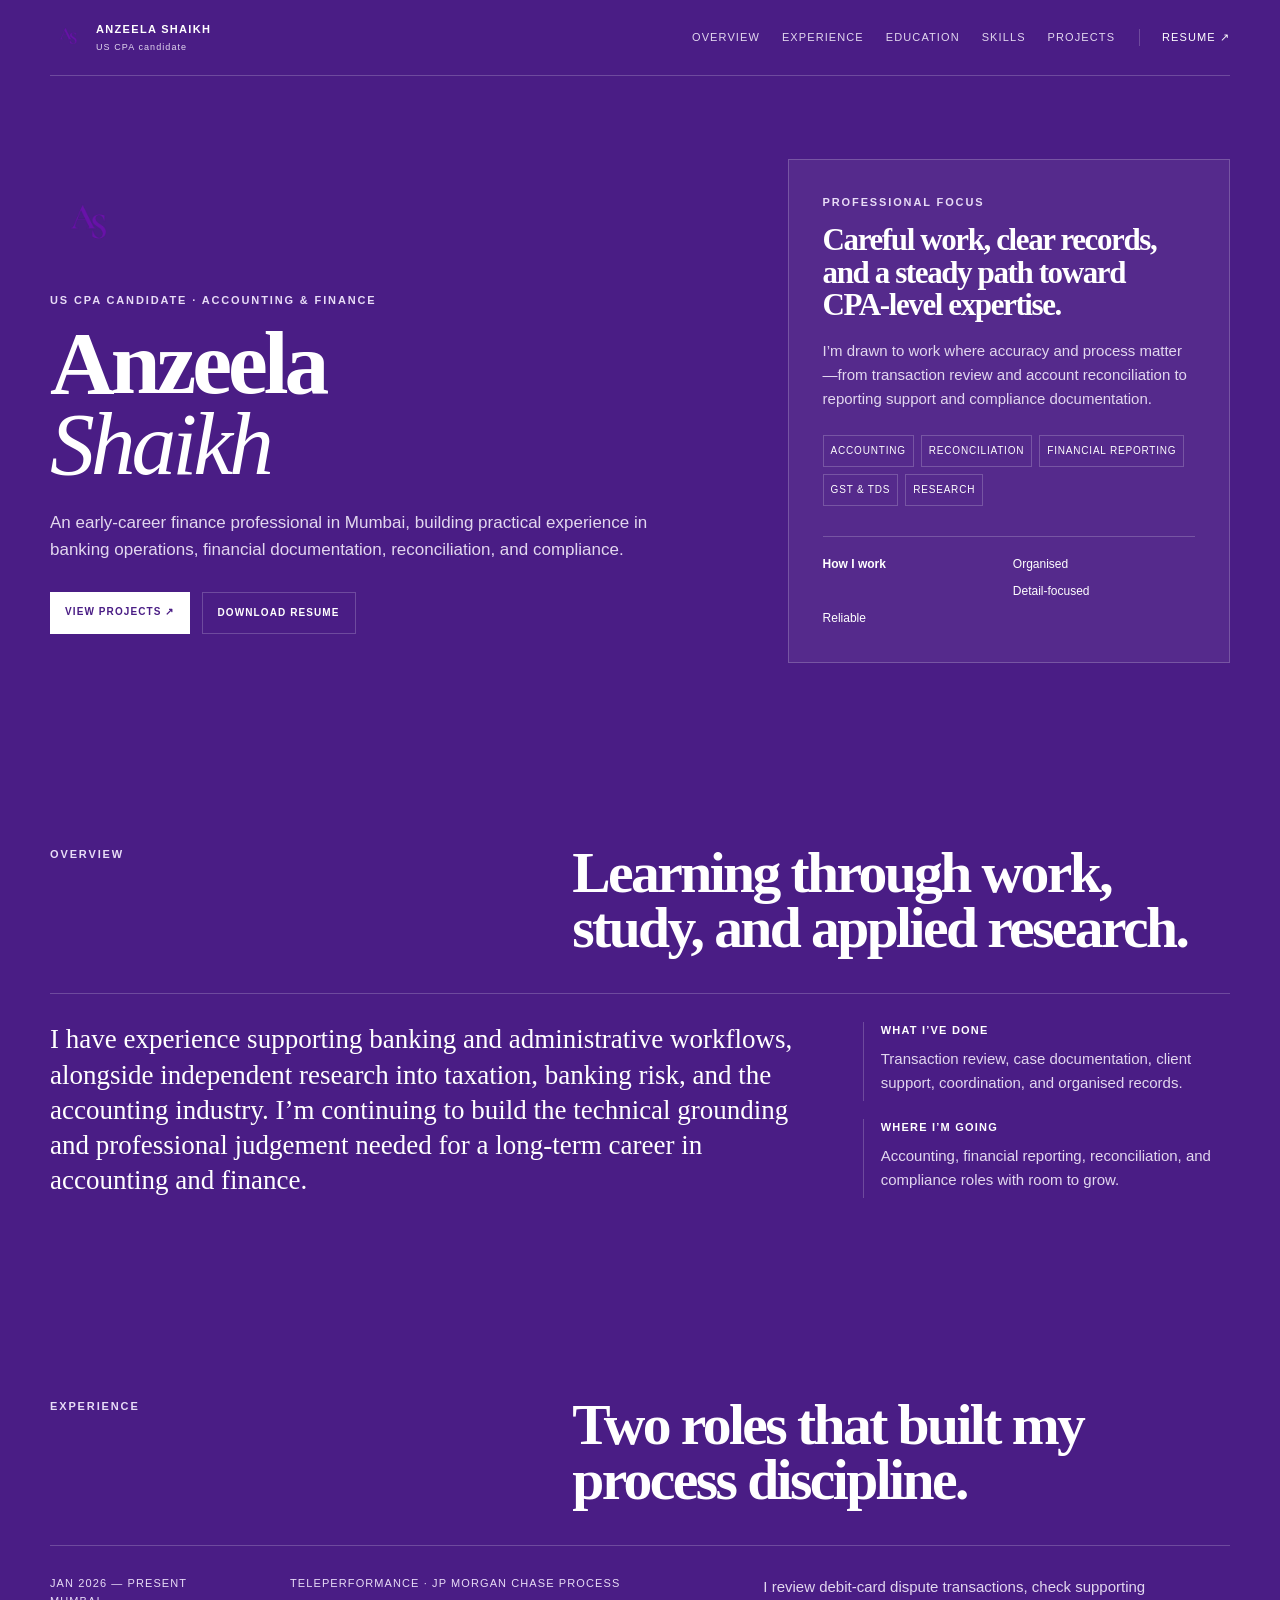
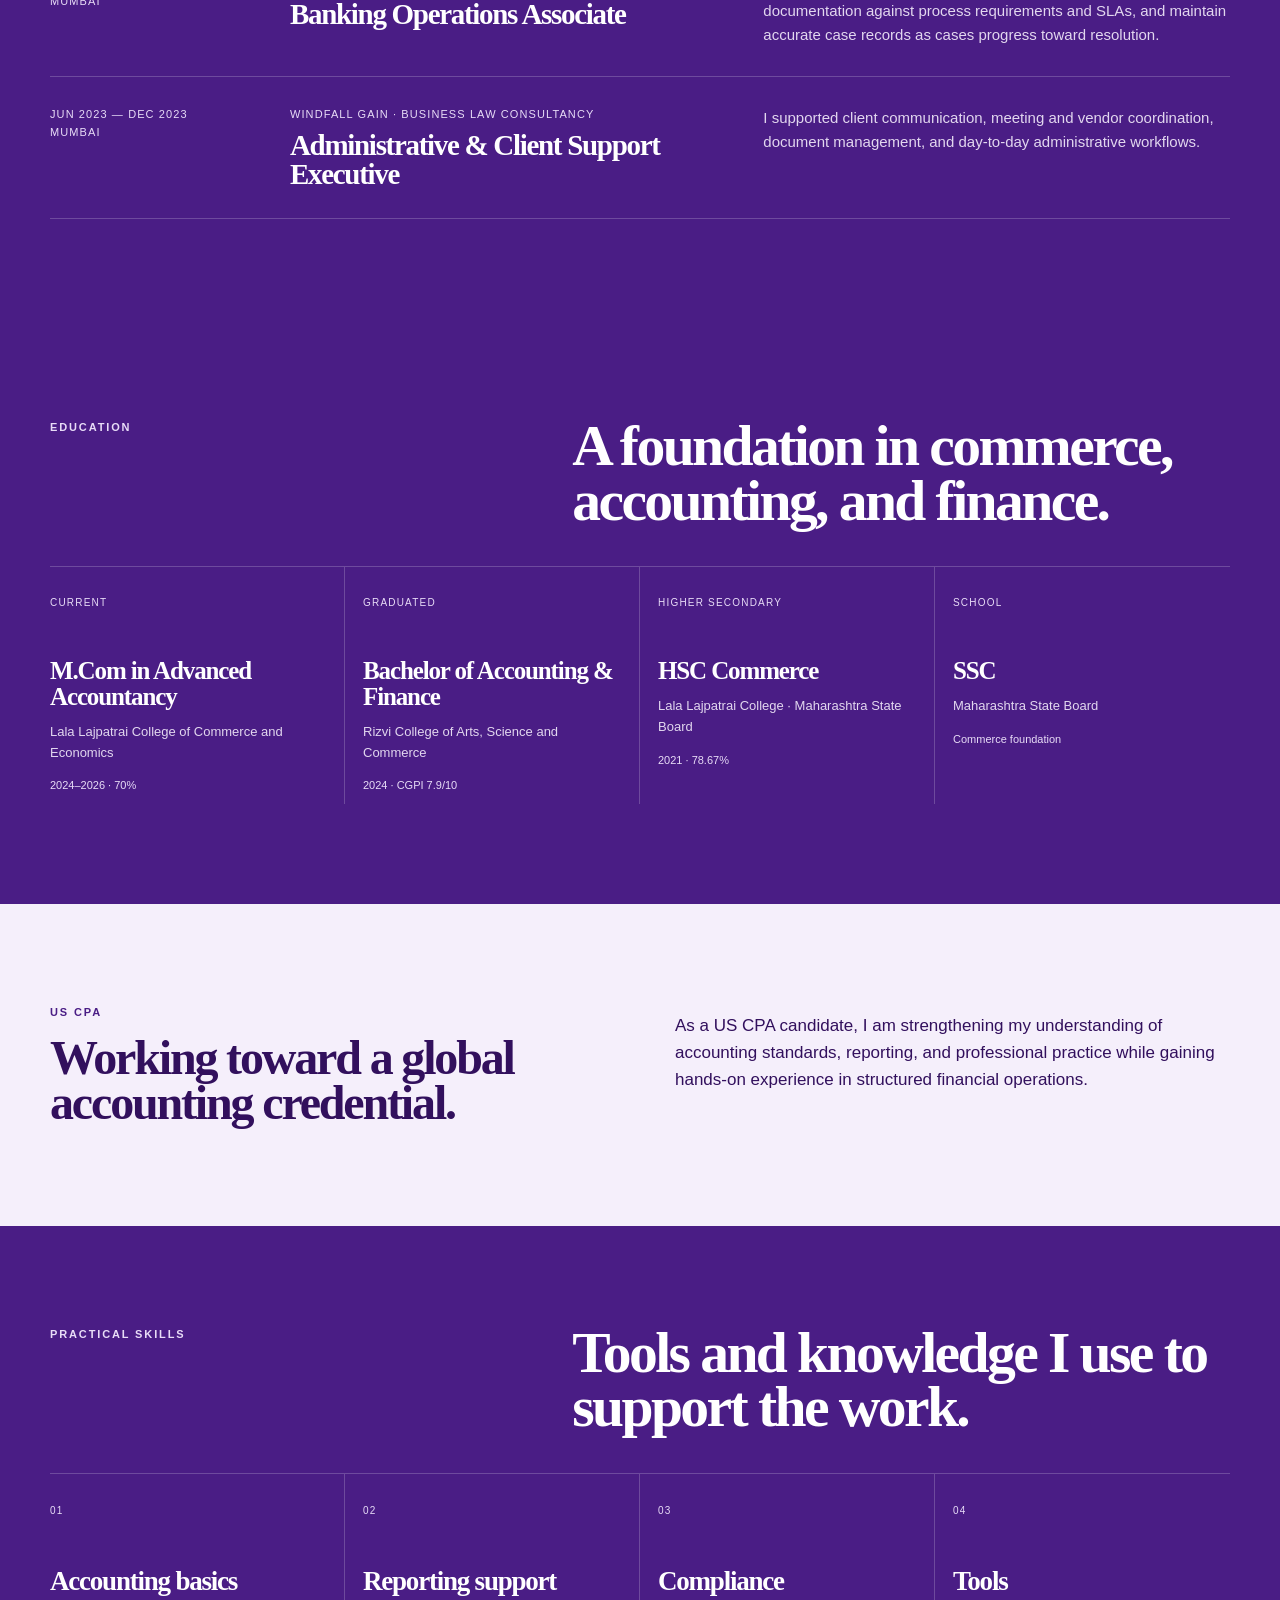
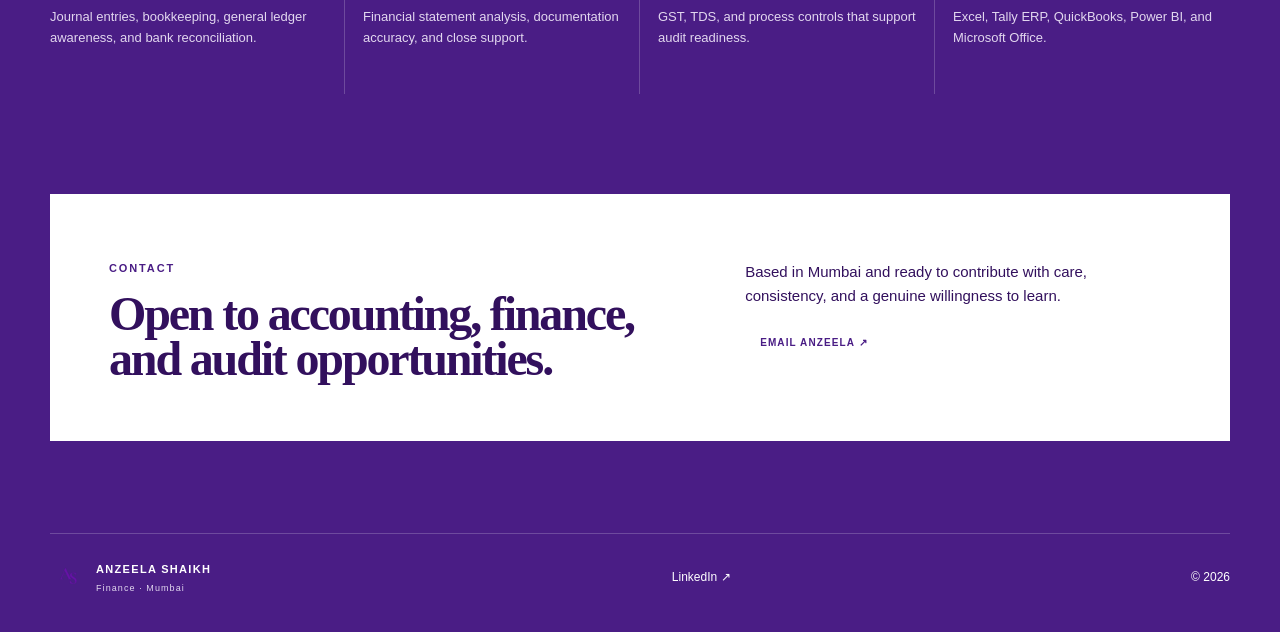
==== commit 70876849: "j" ====
--- a/index.html
+++ b/index.html
@@ -1,335 +1,23 @@
-<!DOCTYPE html>
+<!doctype html>
 <html lang="en">
 <head>
-  <meta charset="UTF-8" />
-  <meta name="viewport" content="width=device-width, initial-scale=1.0" />
-  <meta name="description" content="Anzeela Shaikh is a US CPA candidate and finance professional in Mumbai specializing in transaction analysis, account reconciliation, financial reporting, GST, TDS, and banking compliance." />
-  <meta name="keywords" content="Anzeela Shaikh, US CPA candidate, accounting and finance professional Mumbai, financial reporting, account reconciliation, transaction analysis, GST TDS compliance, banking operations, Tally ERP, QuickBooks" />
-  <meta name="author" content="Anzeela Shaikh" />
-  <meta name="theme-color" content="#4B1F6F" />
-  <meta property="og:title" content="Anzeela Shaikh | US CPA Candidate & Finance Professional, Mumbai" />
-  <meta property="og:description" content="US CPA candidate with hands-on experience in banking transaction analysis, reconciliation, and financial reporting. Explore my work, projects, and credentials." />
-  <meta property="og:type" content="website" />
-  <meta property="og:locale" content="en_IN" />
-  <meta name="robots" content="index, follow" />
-  <link rel="canonical" href="https://anzeelashaikh03.github.io/anzeela-shaikh-portfolio/index.html" />
-  <title>Anzeela Shaikh | US CPA Candidate & Finance Professional in Mumbai</title>
-  <link rel="icon" href="assets/favicon.svg" type="image/svg+xml" />
-  <link rel="preconnect" href="https://fonts.googleapis.com">
-  <link rel="preconnect" href="https://fonts.gstatic.com" crossorigin>
-  <link href="https://fonts.googleapis.com/css2?family=Cormorant+Garamond:wght@500;600;700&family=Inter:wght@400;500;600;700;800&display=swap" rel="stylesheet">
-  <link rel="stylesheet" href="styles.css" />
-  <script type="application/ld+json">
-  {
-    "@context":"https://schema.org",
-    "@type":"Person",
-    "name":"Anzeela Shaikh",
-    "jobTitle":"Banking Operations Associate | US CPA Candidate",
-    "description":"US CPA candidate and finance professional specializing in transaction analysis, account reconciliation, financial reporting, GST, TDS, and banking compliance.",
-    "email":"anzeelashaikh03@gmail.com",
-    "address":{
-      "@type":"PostalAddress",
-      "addressLocality":"Mumbai",
-      "addressRegion":"Maharashtra",
-      "addressCountry":"IN"
-    },
-    "knowsAbout":["Financial Reporting","Account Reconciliation","GST","TDS","Banking Compliance","US GAAP","Tally ERP","QuickBooks"],
-    "sameAs":["https://www.linkedin.com/in/anzeela-cpa"]
-  }
-  </script>
+  <meta charset="utf-8"><meta name="viewport" content="width=device-width,initial-scale=1">
+  <meta name="description" content="Anzeela Shaikh — US CPA candidate and early-career accounting and finance professional in Mumbai.">
+  <meta name="theme-color" content="#4a1d85"><title>Anzeela Shaikh | US CPA Candidate</title>
+  <link rel="icon" href="assets/favicon.svg"><link rel="stylesheet" href="styles.css">
 </head>
 <body>
-  <a class="skip" href="#main">Skip to content</a>
-  <header class="topbar">
-    <div class="wrap topbar-inner">
-      <a class="brand" href="#hero" aria-label="Anzeela Shaikh home">
-        <img class="brand-mark" src="assets/as-white.png" alt="Anzeela Shaikh logo" />
-        <span class="brand-copy">
-          <strong>Anzeela Shaikh</strong>
-          <span>US CPA Candidate | Finance & Reporting</span>
-        </span>
-      </a>
-      <nav class="nav" aria-label="Primary">
-        <a href="#about">About</a>
-        <a href="#experience">Experience</a>
-        <a href="#education">Education</a>
-        <a href="#skills">Skills</a>
-        <a href="my-projects.html">My Projects</a>
-      </nav>
-      <a class="cta" href="assets/resume.pdf" download>Download Resume</a>
-    </div>
-  </header>
-
-  <main id="main">
-    <section class="hero" id="hero">
-      <div class="wrap hero-grid">
-        <article class="hero-copy reveal">
-          <p class="eyebrow">US CPA Candidate & Finance Professional in Mumbai</p>
-          <h1>I turn financial detail into accurate reporting, reconciliation, and compliance you can rely on.</h1>
-          <p class="hero-text">
-            I'm a finance and accounting professional with hands-on experience in transaction analysis, banking compliance, financial documentation, and reconciliation, currently completing my US CPA. I bring accuracy, structured process, and clear communication to every engagement, backed by applied research into banking risk, taxation, and the global accounting industry.
-          </p>
-          <div class="hero-actions">
-            <a class="btn btn-primary" href="my-projects.html">View My Projects</a>
-            <a class="btn btn-secondary" href="assets/resume.pdf" download>Download Resume</a>
-          </div>
-          <div class="hero-stats" aria-label="Quick profile highlights">
-            <div class="stat"><strong>2</strong><span>Work Roles</span></div>
-            <div class="stat"><strong>3</strong><span>Projects</span></div>
-            <div class="stat"><strong>4</strong><span>Certifications</span></div>
-            <div class="stat"><strong>US CPA</strong><span>In Progress</span></div>
-          </div>
-        </article>
-
-        <aside class="hero-panel reveal">
-          <div class="panel-inner">
-            <div>
-              <div class="panel-top">
-                <img class="panel-logo" src="assets/as-white.png" alt="AS monogram logo" />
-                <span class="panel-chip">Professional summary</span>
-              </div>
-              <div class="panel-copy">
-                <h2>Accurate, process-driven finance work from transaction review to financial reporting.</h2>
-                <p>
-                  I work well in structured environments where precision and process matter: reporting, reconciliation, and careful record-keeping. I'm proficient in Excel, Tally ERP, QuickBooks, Power BI, GST, TDS, and financial statement analysis.
-                </p>
-              </div> 
-            </div>  
-            <div class="pill-row" aria-label="Core focus areas">
-              <span>Accounting</span>
-              <span>Financial Reporting</span>
-              <span>Account Reconciliation</span>
-              <span>Taxation</span>
-              <span>Compliance</span>
-              <span>Research</span>
-            </div>
-          </div>
-        </aside>
-      </div>
-    </section>
-
-    <section class="section" id="about">
-      <div class="wrap">
-        <div class="section-head reveal">
-          <div>
-            <p class="eyebrow">About Me</p>
-            <h2>Building financial accuracy and compliance expertise through hands-on work and applied research.</h2>
-          </div>
-          <p></p>
-        </div>
-
-        <div class="grid-2">
-          <article class="about-copy reveal">
-            <p>
-              I'm a finance and accounting professional with practical experience in transaction review, financial documentation, case resolution, and account reconciliation within a banking operations environment. Earlier in my career, I supported client communication, vendor coordination, and document management in a business law consultancy. Alongside my roles, I conduct independent research on banking risk, taxation policy, and the global accounting industry work that sharpens my analytical thinking and keeps me close to how financial and regulatory environments actually operate. My focus is accuracy, structured process, and steady growth toward CPA-level expertise.
-            </p>
-          </article>
-
-          <div class="snapshot reveal">
-            <article class="mini">
-              <strong>Current direction</strong>
-              <span>Completing my US CPA while deepening my expertise in financial reporting and Power BI-driven analysis.</span>
-            </article>
-            <article class="mini">
-              <strong>Work style</strong>
-              <span>Organised, detail-focused, and consistent I keep process steady even under SLA pressure.</span>
-            </article>
-            <article class="mini">
-              <strong>Career goal</strong>
-              <span>Progressing into finance and accounting roles where accuracy, compliance, and process rigor drive real business decisions.</span>
-            </article>
-          </div>
-        </div>
-      </div>
-    </section>
-
-    <section class="section" id="experience">
-      <div class="wrap">
-        <div class="section-head reveal">
-          <div>
-            <p class="eyebrow">Work Experience</p>
-            <h2>Experience across banking operations, financial compliance, and client-facing administration.</h2>
-          </div>
-          <p></p>
-        </div>
-
-        <div class="timeline">
-          <article class="role reveal">
-            <div class="role-top">
-              <div>
-                <div class="meta">Teleperformance JP Morgan Chase Process, Mumbai</div>
-                <h3>Banking Operations Associate</h3>
-              </div>
-              <div class="meta">Jan 2026 to Present</div>
-            </div>
-            <p>
-              I review debit card disputes for a JP Morgan Chase banking process, analysing transactions and verifying supporting documentation against banking policy and SLA requirements. I manage end-to-end case resolution workflows, maintain accurate records, and perform transaction analysis and account reconciliation to support financial accuracy and risk control.
-            </p>
-          </article>
-
-          <article class="role reveal">
-            <div class="role-top">
-              <div>
-                <div class="meta">Windfall Gain, Business Law Consultancy, Mumbai</div>
-                <h3>Administrative and Client Support Executive</h3>
-              </div>
-              <div class="meta">Jun 2023 to Dec 2023</div>
-            </div>
-            <p>
-              I supported client communication, meeting coordination, and vendor coordination for a business law consultancy, managing document workflows and daily operations. I maintained organised records that supported compliance requirements and enabled fast information retrieval across the practice.
-            </p>
-          </article>
-        </div>
-      </div>
-    </section>
-
-    <section class="section" id="education">
-      <div class="wrap">
-        <div class="section-head reveal">
-          <div>
-            <p class="eyebrow">Education</p>
-            <h2>A credential path built for global accounting standards.</h2>
-          </div>
-          <p></p>
-        </div>
-
-        <div class="cards three">
-          <article class="edu reveal">
-            <div>
-              <h3>M.Com in Advanced Accountancy</h3>
-              <p>Lala Lajpatrai College of Commerce and Economics. Advanced coursework in accountancy and financial reporting, complementing my CPA preparation.</p>
-            </div>
-            <small>2024 to 2026 | 70% </small>
-          </article>
-
-          <article class="edu reveal">
-            <div>
-              <h3>BAF Bachelor of Accounting & Finance</h3>
-              <p>Rizvi College of Arts, Science and Commerce. Core foundation in accounting principles, finance, and business studies.</p>
-            </div>
-            <small>Graduated 2024 | CGPI 7.9/10</small>
-          </article>
-
-          <article class="edu reveal">
-            <div>
-              <h3>HSC Commerce</h3>
-              <p>Lala Lajpatrai College, Maharashtra State Board. Commerce foundation ahead of specializing in accounting and finance.</p>
-            </div>
-            <small>2021 | 78.67% </small>
-          </article>
-        </div>
-      </div>
-    </section>
-
-    <section class="section" id="skills">
-      <div class="wrap">
-        <div class="section-head reveal">
-          <div>
-            <p class="eyebrow">Skills</p>
-            <h2>Practical skills across accounting, reporting, and compliance.</h2>
-          </div>
-          <p></p>
-        </div>
-
-        <div class="cards four">
-          <article class="skill reveal">
-            <h3>Accounting</h3>
-            <p>General ledger, journal entries, bookkeeping, and bank reconciliation.</p>
-          </article>
-          <article class="skill reveal">
-            <h3>Financial Reporting</h3>
-            <p>Month-end close support, financial statement analysis, and documentation accuracy.</p>
-          </article>
-          <article class="skill reveal">
-            <h3>Compliance</h3>
-            <p>GST, TDS, and accounting controls supporting regulatory and audit readiness.</p>
-          </article>
-          <article class="skill reveal">
-            <h3>Tools</h3>
-            <p>Advanced Excel, Tally ERP, QuickBooks, Power BI, and Microsoft Office.</p>
-          </article>
-        </div>
-      </div>
-    </section>
-
-    <section class="section" id="contact">
-      <div class="wrap">
-        <div class="section-head reveal">
-          <div>
-            <p class="eyebrow">Contact</p>
-            <h2>Open to finance, accounting, and audit opportunities.</h2>
-          </div>
-          <p></p>
-        </div>
-
-        <div class="contact-grid">
-          <article class="contact-card reveal">
-            <p>
-              I'm based in Mumbai and open to roles in accounting, financial reporting, reconciliation, and compliance. If your team values accuracy, structured process, and someone building toward CPA-level expertise, I'd welcome the conversation.
-            </p>
-          </article>
-
-          <div class="contact-links reveal">
-            <a class="contact-link" href="mailto:anzeelashaikh03@gmail.com">
-              <div>
-                <strong>Email</strong>
-                <span>anzeelashaikh03@gmail.com</span>
-              </div>
-              <div><small>Email me</small></div>
-            </a>
-            <a class="contact-link" href="https://www.linkedin.com/in/anzeela-cpa" target="_blank" rel="noopener noreferrer">
-              <div>
-                <strong>LinkedIn</strong>
-                <span>linkedin.com/in/anzeela-cpa</span>
-              </div>
-              <div>View</div>
-            </a>
-            <a class="contact-link" href="assets/resume.pdf" download>
-              <div>
-                <strong>Resume</strong>
-                <span>Download the latest PDF</span>
-              </div>
-              <div>PDF</div>
-            </a>
-          </div>
-        </div>
-      </div>
-    </section>
-  </main>
-
-  <footer class="footer">
-    <div class="wrap foot">
-      <div class="footmark">
-        <img src="assets/as-white.png" alt="Anzeela Shaikh logo" />
-        <div>
-          <strong style="display:block;color:var(--text);font-size:14px;letter-spacing:.12em;text-transform:uppercase;">Anzeela Shaikh</strong>
-          <span>Finance, Accounting, Mumbai</span>
-        </div>
-      </div>
-      <div>Portfolio of a US CPA candidate specializing in financial reporting and compliance.</div>
-    </div>
-  </footer>
-
-  <script>
-    (function () {
-      const reducedMotion = window.matchMedia('(prefers-reduced-motion: reduce)').matches;
-      const items = document.querySelectorAll('.reveal');
-
-      if (!reducedMotion && 'IntersectionObserver' in window) {
-        const observer = new IntersectionObserver((entries) => {
-          for (const entry of entries) {
-            if (entry.isIntersecting) {
-              entry.target.classList.add('show');
-              observer.unobserve(entry.target);
-            }
-          }
-        }, { threshold: 0.12, rootMargin: '24px 0px -8px 0px' });
-
-        items.forEach((item) => observer.observe(item));
-      } else {
-        items.forEach((item) => item.classList.add('show'));
-      }
-    })();
-  </script>
-</body>
-</html>
+<a class="skip" href="#main">Skip to content</a>
+<header class="header"><a class="brand" href="index.html"><img src="assets/as-white.png" alt="AS logo"><span>ANZEELA SHAIKH<small>US CPA candidate</small></span></a><nav><a href="#overview">Overview</a><a href="#experience">Experience</a><a href="#education">Education</a><a href="#skills">Skills</a><a href="projects.html">Projects</a></nav><a class="resume" href="assets/resume.pdf" download>Resume ↗</a><button class="menu" aria-label="Open menu" aria-expanded="false">Menu</button></header>
+<div class="mobile-nav" hidden><a href="#overview">Overview</a><a href="#experience">Experience</a><a href="#education">Education</a><a href="#skills">Skills</a><a href="projects.html">Projects</a><a href="assets/resume.pdf" download>Download resume</a></div>
+<main id="main">
+  <section class="hero wrap"><div class="hero-main"><img class="hero-logo" src="assets/as-white.png" alt="Anzeela Shaikh monogram"><p class="eyebrow">US CPA Candidate · Accounting & Finance</p><h1>Anzeela<br><em>Shaikh</em></h1><p class="lead">An early-career finance professional in Mumbai, building practical experience in banking operations, financial documentation, reconciliation, and compliance.</p><div class="actions"><a class="button light" href="projects.html">View projects ↗</a><a class="button outline" href="assets/resume.pdf" download>Download resume</a></div></div><aside class="hero-card"><p class="eyebrow">Professional focus</p><h2>Careful work, clear records, and a steady path toward CPA-level expertise.</h2><p>I’m drawn to work where accuracy and process matter—from transaction review and account reconciliation to reporting support and compliance documentation.</p><div class="chips"><span>Accounting</span><span>Reconciliation</span><span>Financial reporting</span><span>GST & TDS</span><span>Research</span></div><div class="soft-skills"><strong>How I work</strong><span>Organised</span><span>Detail-focused</span><span>Reliable</span></div></aside></section>
+  <section class="section wrap" id="overview"><div class="section-title"><p class="eyebrow">Overview</p><h2>Learning through work, study, and applied research.</h2></div><div class="overview"><p class="large-copy">I have experience supporting banking and administrative workflows, alongside independent research into taxation, banking risk, and the accounting industry. I’m continuing to build the technical grounding and professional judgement needed for a long-term career in accounting and finance.</p><div class="goal-list"><article><strong>What I’ve done</strong><span>Transaction review, case documentation, client support, coordination, and organised records.</span></article><article><strong>Where I’m going</strong><span>Accounting, financial reporting, reconciliation, and compliance roles with room to grow.</span></article></div></div></section>
+  <section class="section wrap" id="experience"><div class="section-title"><p class="eyebrow">Experience</p><h2>Two roles that built my process discipline.</h2></div><div class="timeline"><article><div class="period">Jan 2026 — Present<br>Mumbai</div><div><p class="company">Teleperformance · JP Morgan Chase Process</p><h3>Banking Operations Associate</h3></div><p>I review debit-card dispute transactions, check supporting documentation against process requirements and SLAs, and maintain accurate case records as cases progress toward resolution.</p></article><article><div class="period">Jun 2023 — Dec 2023<br>Mumbai</div><div><p class="company">Windfall Gain · Business Law Consultancy</p><h3>Administrative & Client Support Executive</h3></div><p>I supported client communication, meeting and vendor coordination, document management, and day-to-day administrative workflows.</p></article></div></section>
+  <section class="section wrap" id="education"><div class="section-title"><p class="eyebrow">Education</p><h2>A foundation in commerce, accounting, and finance.</h2></div><div class="education-grid"><article><small>Current</small><h3>M.Com in Advanced Accountancy</h3><p>Lala Lajpatrai College of Commerce and Economics</p><span>2024–2026 · 70%</span></article><article><small>Graduated</small><h3>Bachelor of Accounting & Finance</h3><p>Rizvi College of Arts, Science and Commerce</p><span>2024 · CGPI 7.9/10</span></article><article><small>Higher secondary</small><h3>HSC Commerce</h3><p>Lala Lajpatrai College · Maharashtra State Board</p><span>2021 · 78.67%</span></article><article><small>School</small><h3>SSC</h3><p>Maharashtra State Board</p><span>Commerce foundation</span></article></div></section>
+  <section class="section cpa-section" id="cpa"><div class="wrap cpa-grid"><div><p class="eyebrow">US CPA</p><h2>Working toward a global accounting credential.</h2></div><p>As a US CPA candidate, I am strengthening my understanding of accounting standards, reporting, and professional practice while gaining hands-on experience in structured financial operations.</p></div></section>
+  <section class="section wrap" id="skills"><div class="section-title"><p class="eyebrow">Practical skills</p><h2>Tools and knowledge I use to support the work.</h2></div><div class="skill-grid"><article><span>01</span><h3>Accounting basics</h3><p>Journal entries, bookkeeping, general ledger awareness, and bank reconciliation.</p></article><article><span>02</span><h3>Reporting support</h3><p>Financial statement analysis, documentation accuracy, and close support.</p></article><article><span>03</span><h3>Compliance</h3><p>GST, TDS, and process controls that support audit readiness.</p></article><article><span>04</span><h3>Tools</h3><p>Excel, Tally ERP, QuickBooks, Power BI, and Microsoft Office.</p></article></div></section>
+  <section class="contact wrap"><div><p class="eyebrow">Contact</p><h2>Open to accounting, finance, and audit opportunities.</h2></div><div><p>Based in Mumbai and ready to contribute with care, consistency, and a genuine willingness to learn.</p><a class="button light" href="mailto:anzeelashaikh03@gmail.com">Email Anzeela ↗</a></div></section>
+</main>
+<footer class="footer wrap"><a class="brand" href="index.html"><img src="assets/as-white.png" alt=""><span>ANZEELA SHAIKH<small>Finance · Mumbai</small></span></a><a href="https://www.linkedin.com/in/anzeela-cpa" target="_blank" rel="noopener">LinkedIn ↗</a><span>© 2026</span></footer><script src="script.js"></script>
+</body></html>
--- a/styles.css
+++ b/styles.css
@@ -1,395 +1 @@
-
-:root{
-  --bg:#ffffff;
-  --bg-soft:#faf7ff;
-  --text:#111111;
-  --muted:#5a5665;
-  --purple:#4B1F6F;
-  --purple-2:#6B2FB8;
-  --line:rgba(75,31,111,.10);
-  --line-strong:rgba(75,31,111,.18);
-  --shadow:0 18px 50px rgba(75,31,111,.08);
-  --radius:28px;
-  --wrap:min(1200px, calc(100vw - 32px));
-}
-*{box-sizing:border-box}
-html{scroll-behavior:smooth}
-body{
-  margin:0;
-  color:var(--text);
-  font-family:Inter,system-ui,-apple-system,BlinkMacSystemFont,"Segoe UI",sans-serif;
-  background:
-    radial-gradient(circle at 12% 10%, rgba(107,47,184,.08), transparent 18%),
-    radial-gradient(circle at 86% 8%, rgba(75,31,111,.06), transparent 18%),
-    linear-gradient(180deg, #fff 0%, var(--bg-soft) 100%);
-  overflow-x:hidden;
-  -webkit-font-smoothing:antialiased;
-  text-rendering:optimizeLegibility;
-}
-a{color:inherit}
-img{max-width:100%;display:block}
-.skip{
-  position:absolute;left:-999px;top:12px;z-index:1000;
-  padding:10px 14px;border-radius:999px;background:#fff;color:#111;
-  text-decoration:none;box-shadow:var(--shadow)
-}
-.skip:focus{left:12px}
-.wrap{width:var(--wrap);margin:0 auto}
-.topbar{
-  position:sticky;top:0;z-index:50;
-  backdrop-filter:blur(18px) saturate(180%);
-  background:rgba(255,255,255,.86);
-  border-bottom:1px solid var(--line);
-}
-.topbar-inner{
-  min-height:74px;display:flex;align-items:center;justify-content:space-between;gap:18px;padding:12px 0
-}
-.brand{display:flex;align-items:center;gap:14px;text-decoration:none;min-width:0}
-.brand-mark{
-  width:44px;height:44px;border-radius:50%;
-  object-fit:cover;
-  background:#fff;
-  border:1px solid var(--line);
-  box-shadow:0 10px 26px rgba(75,31,111,.12);
-  flex:none;
-}
-.brand-copy{min-width:0}
-.brand-copy strong{
-  display:block;font-size:14px;letter-spacing:.14em;text-transform:uppercase
-}
-.brand-copy span{display:block;font-size:12px;color:var(--muted);margin-top:2px}
-.nav{display:flex;gap:18px;flex-wrap:wrap;justify-content:flex-end;align-items:center}
-.nav a{
-  text-decoration:none;color:var(--muted);font-size:12px;letter-spacing:.14em;text-transform:uppercase
-}
-.nav a:hover{color:var(--purple)}
-.cta{
-  display:inline-flex;align-items:center;justify-content:center;gap:10px;
-  min-height:44px;padding:0 18px;border-radius:999px;text-decoration:none;
-  background:linear-gradient(135deg,var(--purple),var(--purple-2));
-  color:#fff;font-weight:700;white-space:nowrap;
-  box-shadow:0 14px 30px rgba(75,31,111,.18);
-  border:1px solid rgba(255,255,255,.10);
-}
-.cta.secondary{
-  background:#fff;color:var(--text);border:1px solid var(--line-strong);
-  box-shadow:none;
-}
-.hero{
-  padding:44px 0 28px;
-  position:relative;
-}
-.hero-grid{
-  display:grid;
-  grid-template-columns:minmax(0,1.15fr) minmax(320px,.85fr);
-  gap:20px;
-  align-items:stretch;
-}
-.panel, .card, .project-card, .stat, .mini, .contact-card{
-  background:#fff;
-  border:1px solid var(--line);
-  border-radius:var(--radius);
-  box-shadow:var(--shadow);
-}
-.hero-copy{padding:40px}
-.eyebrow{
-  margin:0 0 12px;
-  color:var(--purple);
-  text-transform:uppercase;
-  letter-spacing:.24em;
-  font-size:12px;
-  font-weight:700;
-}
-h1,h2,h3{
-  font-family:"Cormorant Garamond", serif;
-  letter-spacing:-.03em;
-  color:var(--text);
-}
-h1{
-  margin:0;
-  font-size:clamp(54px,7.8vw,96px);
-  line-height:.92;
-  max-width:860px;
-}
-.hero-text{
-  margin:18px 0 0;
-  max-width:760px;
-  color:var(--muted);
-  line-height:1.9;
-  font-size:17px;
-}
-.hero-actions{
-  display:flex;flex-wrap:wrap;gap:12px;margin-top:26px
-}
-.btn{
-  display:inline-flex;align-items:center;justify-content:center;min-height:44px;
-  padding:0 18px;border-radius:999px;text-decoration:none;font-size:14px;font-weight:600;
-  transition:transform .2s ease, box-shadow .2s ease, background .2s ease;
-}
-.btn:hover{transform:translateY(-1px)}
-.btn-primary{
-  background:linear-gradient(135deg,var(--purple),var(--purple-2));
-  color:#fff;
-  box-shadow:0 12px 24px rgba(111,45,189,.18);
-}
-.btn-secondary{
-  background:#fff;
-  border:1px solid var(--line-strong);
-  color:var(--text);
-}
-.hero-stats{
-  display:grid;grid-template-columns:repeat(4,minmax(0,1fr));gap:12px;margin-top:26px
-}
-.stat{
-  padding:16px;border-radius:20px;background:#fff
-}
-.stat strong{
-  display:block;font-family:"Cormorant Garamond",serif;font-size:30px;line-height:1
-}
-.stat span{
-  display:block;margin-top:8px;color:var(--muted);font-size:11px;
-  text-transform:uppercase;letter-spacing:.18em
-}
-.hero-panel{
-  padding:18px;
-  background:
-    radial-gradient(circle at top right, rgba(107,47,184,.10), transparent 28%),
-    linear-gradient(180deg, #fff, #fcfaff);
-}
-.panel-inner{
-  height:100%;
-  padding:24px;
-  border-radius:24px;
-  border:1px solid var(--line);
-  background:
-    linear-gradient(180deg, #fff, #fbf8ff);
-  display:flex;flex-direction:column;justify-content:space-between;gap:20px;
-}
-.panel-top{
-  display:flex;justify-content:space-between;gap:16px;align-items:flex-start;
-}
-.panel-logo{
-  width:86px;height:86px;border-radius:22px;object-fit:cover;
-  border:1px solid var(--line);
-  box-shadow:0 10px 24px rgba(75,31,111,.08);
-  background:#fff;
-}
-.panel-chip{
-  display:inline-flex;
-  padding:8px 12px;
-  border-radius:999px;
-  border:1px solid var(--line);
-  color:var(--purple);
-  font-size:11px;
-  text-transform:uppercase;
-  letter-spacing:.16em;
-  background:#fff;
-}
-.panel-copy h2{
-  font-size:clamp(30px,3.2vw,44px);
-  margin-top:14px;
-}
-.panel-copy p{
-  margin:14px 0 0;
-  color:var(--muted);
-  line-height:1.85;
-}
-.pill-row{
-  display:flex;flex-wrap:wrap;gap:10px;
-}
-.pill-row span{
-  display:inline-flex;align-items:center;justify-content:center;
-  min-height:34px;padding:0 14px;border-radius:999px;
-  background:rgba(75,31,111,.04);
-  border:1px solid var(--line-strong);
-  color:var(--text);
-  font-size:12px;
-  text-transform:uppercase;
-  letter-spacing:.08em;
-}
-.section{padding:28px 0}
-.section-head{
-  display:flex;justify-content:space-between;align-items:end;gap:18px;margin-bottom:18px
-}
-.section-head h2{
-  margin:0;
-  font-size:clamp(32px,4vw,56px);
-  line-height:.95;
-}
-.section-head p{
-  margin:0;color:var(--muted);line-height:1.8;max-width:620px
-}
-.grid-2{display:grid;grid-template-columns:1.1fr .9fr;gap:18px}
-.about-copy{
-  padding:28px;
-  border-radius:24px;
-  background:#fff;
-  border:1px solid var(--line);
-}
-.about-copy p{
-  margin:0;
-  font-size:16px;
-  line-height:1.95;
-  color:var(--muted);
-}
-.snapshot{display:grid;gap:14px}
-.mini{
-  padding:20px;border-radius:24px;background:#fff
-}
-.mini strong{
-  display:block;font-size:12px;text-transform:uppercase;letter-spacing:.2em;color:var(--purple)
-}
-.mini span{
-  display:block;margin-top:10px;line-height:1.75;color:var(--muted)
-}
-.timeline{display:grid;gap:16px}
-.role{
-  padding:22px;border-radius:24px;
-  border:1px solid var(--line);
-  background:#fff;
-}
-.role-top{
-  display:flex;justify-content:space-between;gap:12px;flex-wrap:wrap;align-items:start;
-  margin-bottom:10px;
-}
-.role-top h3{font-size:22px}
-.meta{
-  color:var(--purple);
-  font-size:12px;
-  text-transform:uppercase;
-  letter-spacing:.16em;
-  margin-top:4px;
-}
-.role p{
-  margin:0;
-  color:var(--muted);
-  line-height:1.9;
-  font-size:15px;
-}
-.cards{display:grid;gap:18px}
-.cards.three{grid-template-columns:repeat(3,minmax(0,1fr))}
-.cards.four{grid-template-columns:repeat(4,minmax(0,1fr))}
-.edu,.skill,.cert,.project-card,.contact-card,.fact-card{
-  padding:22px;
-  border-radius:24px;
-  border:1px solid var(--line);
-  background:#fff;
-}
-.project-card{padding:0;overflow:hidden}
-.project-card img{width:100%;height:220px;object-fit:cover;border-bottom:1px solid var(--line)}
-.project-body{padding:20px}
-.tag{
-  display:inline-flex;
-  margin-bottom:12px;
-  color:var(--purple);
-  text-transform:uppercase;
-  letter-spacing:.16em;
-  font-size:11px;
-  font-weight:700;
-}
-.project-body h3{font-size:24px;margin:0}
-.project-body p{
-  margin:10px 0 0;
-  color:var(--muted);
-  line-height:1.8;
-  font-size:15px;
-}
-.edu h3,.skill h3,.cert strong,.fact-card h3{margin:0;font-size:22px}
-.edu p,.skill p,.cert span,.fact-card p{
-  margin:12px 0 0;
-  color:var(--muted);
-  line-height:1.8;
-  font-size:14px;
-}
-.edu small{
-  display:inline-flex;
-  margin-top:14px;
-  color:var(--purple);
-  text-transform:uppercase;
-  letter-spacing:.16em;
-  font-size:11px;
-}
-.contact-grid{display:grid;grid-template-columns:1fr .95fr;gap:18px}
-.contact-card p{
-  margin:0;
-  color:var(--muted);
-  line-height:1.9;
-  font-size:16px;
-}
-.contact-links{display:grid;gap:12px}
-.contact-link{
-  display:flex;align-items:center;justify-content:space-between;gap:16px;
-  padding:16px 18px;border-radius:20px;
-  border:1px solid var(--line);
-  background:#fff;
-  text-decoration:none;
-}
-.contact-link strong{display:block;font-size:14px}
-.contact-link span{
-  display:block;color:var(--muted);font-size:14px;white-space:nowrap;overflow:hidden;text-overflow:ellipsis
-}
-.gallery{
-  display:grid;
-  grid-template-columns:repeat(2,minmax(0,1fr));
-  gap:18px;
-}
-.gallery .project-card img{height:290px}
-.footer{
-  padding:30px 0 44px;
-  border-top:1px solid var(--line);
-  margin-top:26px;
-}
-.foot{
-  display:flex;justify-content:space-between;align-items:center;gap:18px;color:var(--muted);font-size:13px;
-}
-.footmark{display:flex;align-items:center;gap:12px}
-.footmark img{
-  width:38px;height:38px;border-radius:50%;object-fit:cover;border:1px solid var(--line)
-}
-.reveal{
-  opacity:0;
-  transform:translateY(18px);
-  transition:opacity .7s ease, transform .7s cubic-bezier(.2,.7,.2,1);
-}
-.reveal.show{opacity:1;transform:none}
-.card-head{
-  display:flex;align-items:flex-start;justify-content:space-between;gap:12px
-}
-.card-head img{width:62px;height:62px;border-radius:16px;object-fit:cover;border:1px solid var(--line)}
-.list{
-  display:flex;flex-wrap:wrap;gap:10px;margin-top:16px
-}
-.list span{
-  display:inline-flex;min-height:34px;align-items:center;padding:0 14px;border-radius:999px;
-  border:1px solid var(--line-strong);background:rgba(75,31,111,.03);font-size:12px;letter-spacing:.08em;text-transform:uppercase
-}
-.subtle{
-  color:var(--muted);
-  line-height:1.8;
-  font-size:15px;
-}
-@media (max-width:1100px){
-  .hero-grid,.grid-2,.contact-grid{grid-template-columns:1fr}
-  .cards.three,.cards.four,.gallery{grid-template-columns:repeat(2,minmax(0,1fr))}
-  .hero-stats{grid-template-columns:repeat(2,minmax(0,1fr))}
-  .section-head{flex-direction:column;align-items:flex-start}
-}
-@media (max-width:760px){
-  :root{--wrap:min(100vw - 24px, 1200px)}
-  .topbar-inner{padding:12px 0;flex-wrap:wrap}
-  .nav{width:100%;justify-content:flex-start;gap:12px}
-  .cta{margin-left:auto}
-  .hero{padding:24px 0 14px}
-  .hero-copy,.hero-panel,.about-copy,.role,.edu,.skill,.cert,.contact-card,.fact-card,.project-body{padding:20px}
-  h1{font-size:clamp(40px,14vw,72px)}
-  .hero-text{font-size:15px}
-  .cards.three,.cards.four,.gallery{grid-template-columns:1fr}
-  .hero-stats{grid-template-columns:1fr 1fr}
-  .foot{flex-direction:column;align-items:flex-start}
-  .project-card img{height:200px}
-}
-@media (prefers-reduced-motion: reduce){
-  html{scroll-behavior:auto}
-  *,*::before,*::after{animation:none !important;transition:none !important;scroll-behavior:auto !important}
-  .reveal{opacity:1;transform:none}
-}
+:root{--purple:#4a1d85;--purple-2:#391367;--white:#fff;--soft:#f5effb;--pale:#e8dcf7;--ink:#32105d;--muted:#e2d7ef;--line:rgba(255,255,255,.2);--wrap:min(1180px,calc(100% - 48px));--serif:Georgia,'Times New Roman',serif;--sans:Arial,Helvetica,sans-serif}*{box-sizing:border-box}html{scroll-behavior:smooth}body{margin:0;background:var(--purple);color:white;font:15px/1.6 var(--sans)}a{color:inherit}img{display:block;max-width:100%}.wrap{width:var(--wrap);margin:auto}.skip{position:absolute;left:-10000px}.skip:focus{left:12px;top:12px;background:#fff;color:#32105d;padding:10px;z-index:10}.header{height:76px;border-bottom:1px solid var(--line);display:flex;align-items:center;gap:24px;width:var(--wrap);margin:auto}.brand{display:flex;align-items:center;gap:10px;text-decoration:none;font-weight:bold;font-size:11px;letter-spacing:.12em;white-space:nowrap}.brand img{width:36px;height:36px;object-fit:contain}.brand small{display:block;font-size:9px;font-weight:normal;letter-spacing:.12em;color:var(--muted);margin-top:2px}.header nav{display:flex;gap:22px;margin-left:auto}.header nav a,.resume{font-size:11px;text-transform:uppercase;letter-spacing:.1em;text-decoration:none}.header nav a{color:var(--muted)}.header nav a:hover{color:white}.resume{border-left:1px solid var(--line);padding-left:22px}.menu,.mobile-nav{display:none}.eyebrow{margin:0 0 13px;font-size:11px;text-transform:uppercase;letter-spacing:.17em;font-weight:bold;color:var(--pale)}h1,h2,h3{font-family:var(--serif);letter-spacing:-.045em}h1{font-size:clamp(53px,7vw,94px);line-height:.9;margin:0}h1 em{font-weight:400}.lead{font-size:17px;color:var(--muted);max-width:630px;margin:25px 0}.hero{min-height:670px;display:grid;grid-template-columns:1.2fr .8fr;gap:74px;align-items:center}.hero-logo{width:76px;height:76px;object-fit:contain;margin-bottom:28px}.actions{display:flex;gap:12px;flex-wrap:wrap;margin-top:28px}.button{display:inline-block;padding:12px 15px;text-decoration:none;text-transform:uppercase;font-size:10px;letter-spacing:.11em;font-weight:bold}.button.light{background:white;color:var(--purple)}.button.outline{border:1px solid var(--line)}.button.dark{background:var(--purple);color:white;margin-top:12px}.hero-card{border:1px solid var(--line);padding:34px;background:rgba(255,255,255,.06)}.hero-card h2{font-size:31px;line-height:1.05;margin:0}.hero-card>p:not(.eyebrow){color:var(--muted);margin:17px 0 24px}.chips{display:flex;flex-wrap:wrap;gap:7px}.chips span{border:1px solid var(--line);font-size:10px;text-transform:uppercase;letter-spacing:.08em;padding:7px}.soft-skills{display:grid;grid-template-columns:1fr 1fr;gap:8px;margin-top:30px;padding-top:18px;border-top:1px solid var(--line);font-size:12px}.soft-skills strong{grid-row:span 2}.section{padding:100px 0}.section-title{display:grid;grid-template-columns:1fr 1.35fr;gap:35px;margin-bottom:38px}.section-title h2,.contact h2{font-size:clamp(37px,4.5vw,59px);line-height:.95;margin:0}.overview{display:grid;grid-template-columns:1.35fr .65fr;gap:50px;border-top:1px solid var(--line);padding-top:28px}.large-copy{font:27px/1.3 var(--serif);margin:0}.goal-list{display:grid;gap:18px}.goal-list article{border-left:1px solid var(--line);padding-left:17px}.goal-list strong{display:block;font-size:11px;text-transform:uppercase;letter-spacing:.11em}.goal-list span{display:block;color:var(--muted);margin-top:7px}.timeline{border-top:1px solid var(--line)}.timeline article{display:grid;grid-template-columns:.45fr .95fr 1fr;gap:30px;padding:29px 0;border-bottom:1px solid var(--line)}.period,.company{font-size:11px;text-transform:uppercase;letter-spacing:.1em;color:var(--pale);margin:0}.timeline h3{font-size:29px;line-height:1;margin:7px 0 0}.timeline article>p{color:var(--muted);margin:0}.education-grid{display:grid;grid-template-columns:repeat(4,1fr);border-top:1px solid var(--line)}.education-grid article{padding:22px 18px 9px;border-right:1px solid var(--line);min-height:230px}.education-grid article:first-child{padding-left:0}.education-grid article:last-child{border:0}.education-grid small,.skill-grid span,.notes span{font-size:10px;text-transform:uppercase;letter-spacing:.12em;color:var(--pale)}.education-grid h3{font-size:25px;line-height:1.03;margin:45px 0 12px}.education-grid p{color:var(--muted);font-size:13px;margin:0}.education-grid span{display:block;color:var(--pale);font-size:11px;margin-top:14px}.cpa-section{background:var(--soft);color:var(--ink)}.cpa-grid{display:grid;grid-template-columns:1fr 1fr;gap:70px}.cpa-grid .eyebrow{color:var(--purple)}.cpa-grid h2{font-size:48px;line-height:.95;margin:0}.cpa-grid>p{font-size:17px;margin:8px 0}.skill-grid{display:grid;grid-template-columns:repeat(4,1fr);border-top:1px solid var(--line)}.skill-grid article{padding:23px 18px;border-right:1px solid var(--line);min-height:220px}.skill-grid article:first-child{padding-left:0}.skill-grid article:last-child{border:0}.skill-grid h3{font-size:27px;line-height:1;margin:47px 0 12px}.skill-grid p{color:var(--muted);font-size:13px;margin:0}.contact{background:white;color:var(--ink);padding:59px;display:grid;grid-template-columns:1.15fr .85fr;gap:60px;margin-bottom:92px}.contact .eyebrow{color:var(--purple)}.contact h2{font-size:48px}.contact p{margin-top:7px}.footer{border-top:1px solid var(--line);padding:26px 0 36px;display:flex;justify-content:space-between;align-items:center;font-size:12px}.footer>a:not(.brand){text-decoration:none}.project-hero{padding:120px 0 90px}.project-hero h1{max-width:930px;font-size:clamp(51px,6.8vw,88px)}.project-hero .button{margin-top:12px}.research-grid{display:grid;grid-template-columns:1fr 1fr;gap:22px}.research-card{background:white;color:var(--ink);overflow:hidden}.research-card img{width:100%;height:285px;object-fit:cover;object-position:top}.research-card>div{padding:25px}.research-card .eyebrow{color:var(--purple)}.research-card h3{font-size:34px;line-height:1;margin:0}.research-card p:not(.eyebrow){color:#5a4b67}.notes{display:grid;grid-template-columns:1fr 1fr;gap:22px}.notes article{border:1px solid var(--line);padding:31px;min-height:235px}.notes h3{font-size:31px;line-height:1;margin:33px 0 12px}.notes p{color:var(--muted);margin:0 0 17px}.notes a{font-size:11px;text-transform:uppercase;letter-spacing:.1em;font-weight:bold}.section-copy{max-width:620px;color:var(--muted);margin:-15px 0 27px}.factsheets{display:grid;grid-template-columns:repeat(2,1fr);gap:22px}.factsheets a{display:block;background:white;color:var(--ink);text-decoration:none}.factsheets img{width:100%;aspect-ratio:1.2;object-fit:cover;object-position:top}.factsheets span{display:block;padding:13px;font-size:12px;text-transform:uppercase;letter-spacing:.09em;font-weight:bold}@media(max-width:800px){:root{--wrap:calc(100% - 36px)}.header{height:66px}.header nav,.resume{display:none}.menu{display:block;margin-left:auto;background:none;color:white;border:0;text-transform:uppercase;letter-spacing:.1em;font-size:11px}.mobile-nav{position:absolute;z-index:8;top:66px;left:0;right:0;background:var(--purple-2);border-bottom:1px solid var(--line);padding:12px 18px}.mobile-nav a{display:block;text-decoration:none;padding:11px 0;border-bottom:1px solid var(--line);font-size:11px;text-transform:uppercase;letter-spacing:.1em}.hero{display:block;min-height:auto;padding:75px 0}.hero-logo{width:62px;height:62px;margin-bottom:20px}.hero-card{margin-top:47px;padding:24px}.section{padding:75px 0}.section-title,.overview,.cpa-grid,.contact{grid-template-columns:1fr;gap:24px}.section-title{margin-bottom:28px}.timeline article{grid-template-columns:1fr;gap:12px}.education-grid,.skill-grid{grid-template-columns:1fr 1fr}.education-grid article,.skill-grid article{border-bottom:1px solid var(--line);min-height:205px;padding:18px}.education-grid article:first-child,.skill-grid article:first-child{padding-left:0}.education-grid h3,.skill-grid h3{margin-top:32px}.cpa-grid h2,.contact h2{font-size:40px}.contact{margin-bottom:60px;padding:32px}.footer{gap:15px;flex-wrap:wrap}.research-grid,.notes,.factsheets{grid-template-columns:1fr}.project-hero{padding:75px 0 55px}.research-card img{height:auto;aspect-ratio:1.25}.factsheets img{aspect-ratio:1.1}}
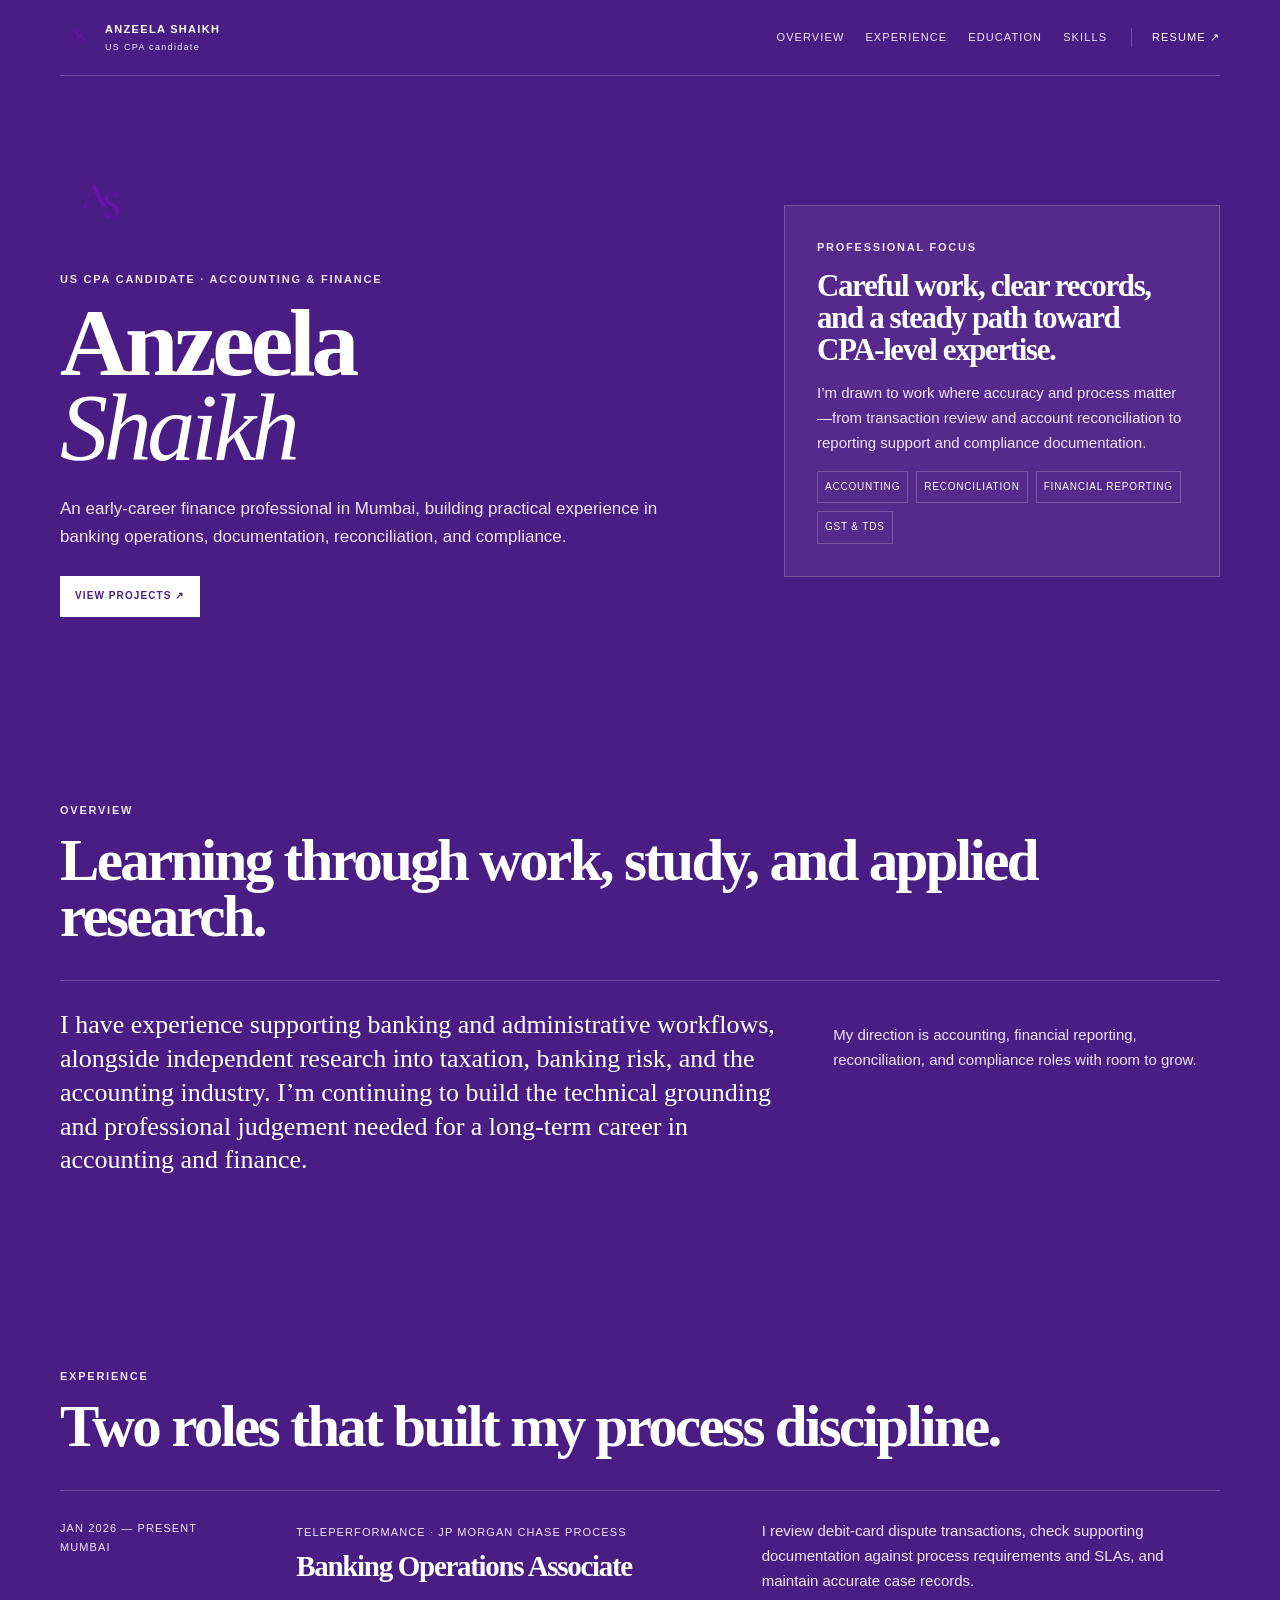
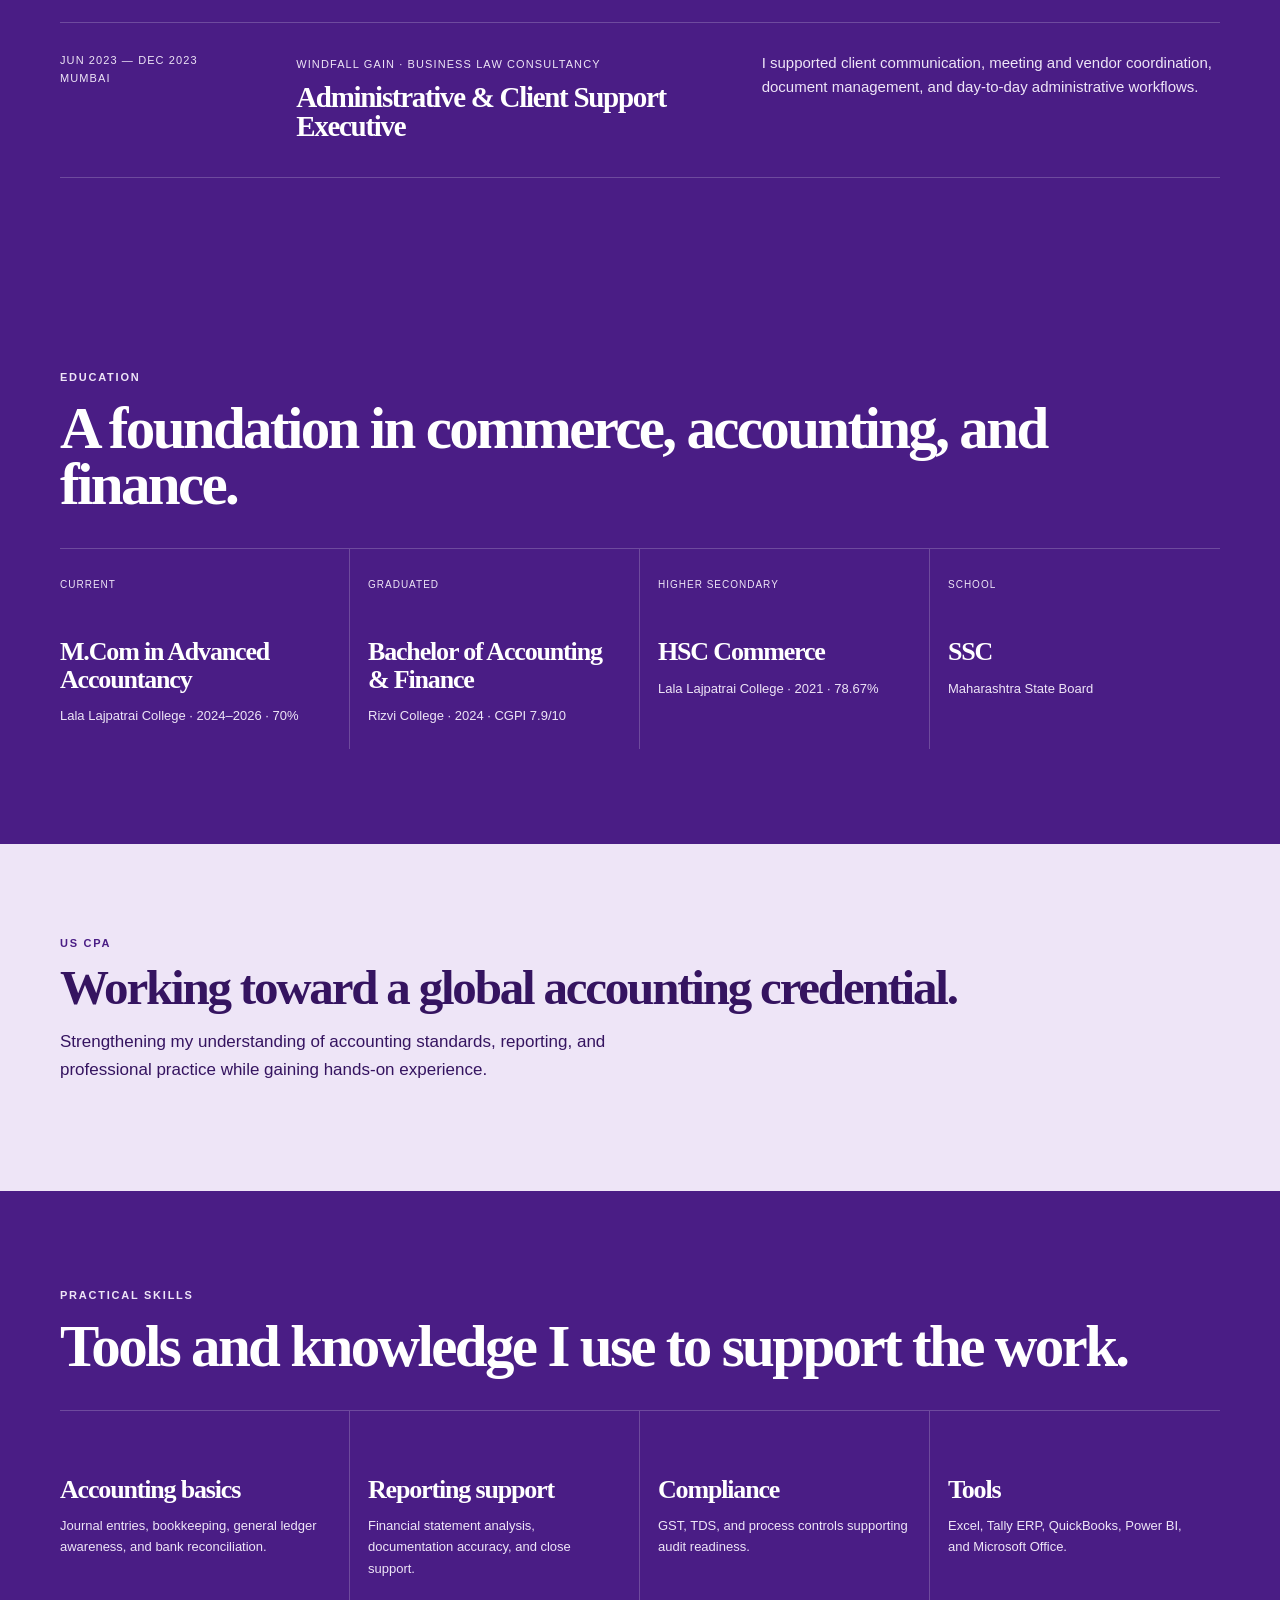
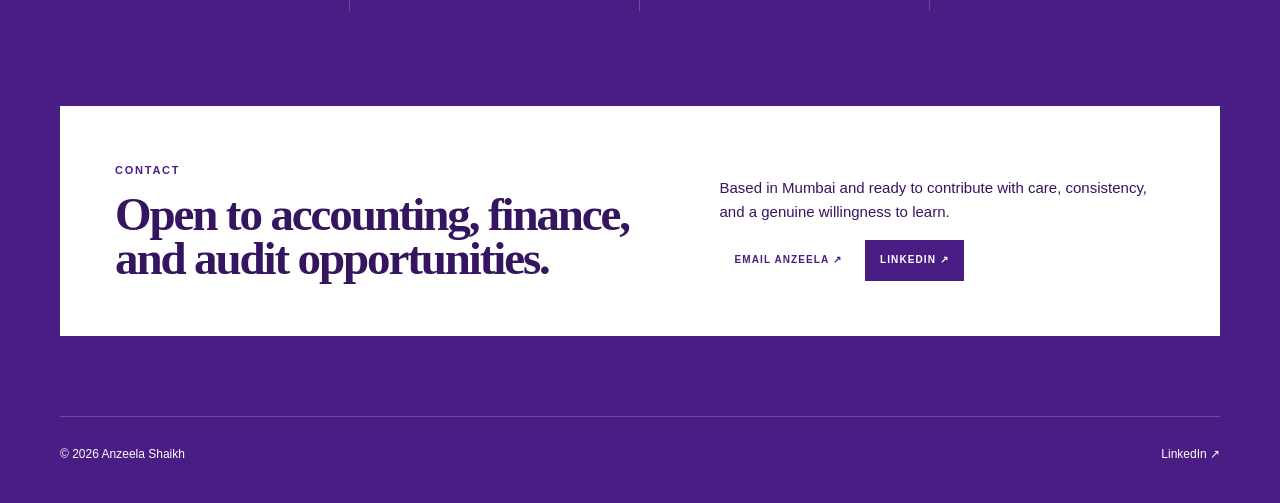
==== commit 91c919fe: "a" ====
--- a/index.html
+++ b/index.html
@@ -1,23 +1,10 @@
-<!doctype html>
-<html lang="en">
-<head>
-  <meta charset="utf-8"><meta name="viewport" content="width=device-width,initial-scale=1">
-  <meta name="description" content="Anzeela Shaikh — US CPA candidate and early-career accounting and finance professional in Mumbai.">
-  <meta name="theme-color" content="#4a1d85"><title>Anzeela Shaikh | US CPA Candidate</title>
-  <link rel="icon" href="assets/favicon.svg"><link rel="stylesheet" href="styles.css">
-</head>
-<body>
-<a class="skip" href="#main">Skip to content</a>
-<header class="header"><a class="brand" href="index.html"><img src="assets/as-white.png" alt="AS logo"><span>ANZEELA SHAIKH<small>US CPA candidate</small></span></a><nav><a href="#overview">Overview</a><a href="#experience">Experience</a><a href="#education">Education</a><a href="#skills">Skills</a><a href="projects.html">Projects</a></nav><a class="resume" href="assets/resume.pdf" download>Resume ↗</a><button class="menu" aria-label="Open menu" aria-expanded="false">Menu</button></header>
-<div class="mobile-nav" hidden><a href="#overview">Overview</a><a href="#experience">Experience</a><a href="#education">Education</a><a href="#skills">Skills</a><a href="projects.html">Projects</a><a href="assets/resume.pdf" download>Download resume</a></div>
-<main id="main">
-  <section class="hero wrap"><div class="hero-main"><img class="hero-logo" src="assets/as-white.png" alt="Anzeela Shaikh monogram"><p class="eyebrow">US CPA Candidate · Accounting & Finance</p><h1>Anzeela<br><em>Shaikh</em></h1><p class="lead">An early-career finance professional in Mumbai, building practical experience in banking operations, financial documentation, reconciliation, and compliance.</p><div class="actions"><a class="button light" href="projects.html">View projects ↗</a><a class="button outline" href="assets/resume.pdf" download>Download resume</a></div></div><aside class="hero-card"><p class="eyebrow">Professional focus</p><h2>Careful work, clear records, and a steady path toward CPA-level expertise.</h2><p>I’m drawn to work where accuracy and process matter—from transaction review and account reconciliation to reporting support and compliance documentation.</p><div class="chips"><span>Accounting</span><span>Reconciliation</span><span>Financial reporting</span><span>GST & TDS</span><span>Research</span></div><div class="soft-skills"><strong>How I work</strong><span>Organised</span><span>Detail-focused</span><span>Reliable</span></div></aside></section>
-  <section class="section wrap" id="overview"><div class="section-title"><p class="eyebrow">Overview</p><h2>Learning through work, study, and applied research.</h2></div><div class="overview"><p class="large-copy">I have experience supporting banking and administrative workflows, alongside independent research into taxation, banking risk, and the accounting industry. I’m continuing to build the technical grounding and professional judgement needed for a long-term career in accounting and finance.</p><div class="goal-list"><article><strong>What I’ve done</strong><span>Transaction review, case documentation, client support, coordination, and organised records.</span></article><article><strong>Where I’m going</strong><span>Accounting, financial reporting, reconciliation, and compliance roles with room to grow.</span></article></div></div></section>
-  <section class="section wrap" id="experience"><div class="section-title"><p class="eyebrow">Experience</p><h2>Two roles that built my process discipline.</h2></div><div class="timeline"><article><div class="period">Jan 2026 — Present<br>Mumbai</div><div><p class="company">Teleperformance · JP Morgan Chase Process</p><h3>Banking Operations Associate</h3></div><p>I review debit-card dispute transactions, check supporting documentation against process requirements and SLAs, and maintain accurate case records as cases progress toward resolution.</p></article><article><div class="period">Jun 2023 — Dec 2023<br>Mumbai</div><div><p class="company">Windfall Gain · Business Law Consultancy</p><h3>Administrative & Client Support Executive</h3></div><p>I supported client communication, meeting and vendor coordination, document management, and day-to-day administrative workflows.</p></article></div></section>
-  <section class="section wrap" id="education"><div class="section-title"><p class="eyebrow">Education</p><h2>A foundation in commerce, accounting, and finance.</h2></div><div class="education-grid"><article><small>Current</small><h3>M.Com in Advanced Accountancy</h3><p>Lala Lajpatrai College of Commerce and Economics</p><span>2024–2026 · 70%</span></article><article><small>Graduated</small><h3>Bachelor of Accounting & Finance</h3><p>Rizvi College of Arts, Science and Commerce</p><span>2024 · CGPI 7.9/10</span></article><article><small>Higher secondary</small><h3>HSC Commerce</h3><p>Lala Lajpatrai College · Maharashtra State Board</p><span>2021 · 78.67%</span></article><article><small>School</small><h3>SSC</h3><p>Maharashtra State Board</p><span>Commerce foundation</span></article></div></section>
-  <section class="section cpa-section" id="cpa"><div class="wrap cpa-grid"><div><p class="eyebrow">US CPA</p><h2>Working toward a global accounting credential.</h2></div><p>As a US CPA candidate, I am strengthening my understanding of accounting standards, reporting, and professional practice while gaining hands-on experience in structured financial operations.</p></div></section>
-  <section class="section wrap" id="skills"><div class="section-title"><p class="eyebrow">Practical skills</p><h2>Tools and knowledge I use to support the work.</h2></div><div class="skill-grid"><article><span>01</span><h3>Accounting basics</h3><p>Journal entries, bookkeeping, general ledger awareness, and bank reconciliation.</p></article><article><span>02</span><h3>Reporting support</h3><p>Financial statement analysis, documentation accuracy, and close support.</p></article><article><span>03</span><h3>Compliance</h3><p>GST, TDS, and process controls that support audit readiness.</p></article><article><span>04</span><h3>Tools</h3><p>Excel, Tally ERP, QuickBooks, Power BI, and Microsoft Office.</p></article></div></section>
-  <section class="contact wrap"><div><p class="eyebrow">Contact</p><h2>Open to accounting, finance, and audit opportunities.</h2></div><div><p>Based in Mumbai and ready to contribute with care, consistency, and a genuine willingness to learn.</p><a class="button light" href="mailto:anzeelashaikh03@gmail.com">Email Anzeela ↗</a></div></section>
-</main>
-<footer class="footer wrap"><a class="brand" href="index.html"><img src="assets/as-white.png" alt=""><span>ANZEELA SHAIKH<small>Finance · Mumbai</small></span></a><a href="https://www.linkedin.com/in/anzeela-cpa" target="_blank" rel="noopener">LinkedIn ↗</a><span>© 2026</span></footer><script src="script.js"></script>
-</body></html>
+<!doctype html><html lang="en"><head><meta charset="utf-8"><meta name="viewport" content="width=device-width,initial-scale=1"><meta name="theme-color" content="#4a1d85"><title>Anzeela Shaikh | US CPA Candidate</title><link rel="icon" href="assets/favicon.svg"><link rel="stylesheet" href="styles.css"></head><body>
+<header class="header wrap"><a class="brand" href="#top"><img src="assets/as-white.png" alt="AS logo"><span>ANZEELA SHAIKH<small>US CPA candidate</small></span></a><nav><a href="#overview">Overview</a><a href="#experience">Experience</a><a href="#education">Education</a><a href="#skills">Skills</a></nav><a class="resume" href="assets/resume.pdf" download>Resume ↗</a></header>
+<main id="top"><section class="hero wrap"><div><img class="hero-logo" src="assets/as-white.png" alt="Anzeela Shaikh monogram"><p class="eyebrow">US CPA Candidate · Accounting & Finance</p><h1>Anzeela<br><em>Shaikh</em></h1><p class="lead">An early-career finance professional in Mumbai, building practical experience in banking operations, documentation, reconciliation, and compliance.</p><a class="button light" href="projects.html">View projects ↗</a></div><aside><p class="eyebrow">Professional focus</p><h2>Careful work, clear records, and a steady path toward CPA-level expertise.</h2><p>I’m drawn to work where accuracy and process matter—from transaction review and account reconciliation to reporting support and compliance documentation.</p><div class="chips"><span>Accounting</span><span>Reconciliation</span><span>Financial reporting</span><span>GST & TDS</span></div></aside></section>
+<section class="section wrap" id="overview"><p class="eyebrow">Overview</p><h2>Learning through work, study, and applied research.</h2><div class="two-col"><p class="large">I have experience supporting banking and administrative workflows, alongside independent research into taxation, banking risk, and the accounting industry. I’m continuing to build the technical grounding and professional judgement needed for a long-term career in accounting and finance.</p><p>My direction is accounting, financial reporting, reconciliation, and compliance roles with room to grow.</p></div></section>
+<section class="section wrap" id="experience"><p class="eyebrow">Experience</p><h2>Two roles that built my process discipline.</h2><div class="roles"><article><span>Jan 2026 — Present<br>Mumbai</span><div><small>Teleperformance · JP Morgan Chase Process</small><h3>Banking Operations Associate</h3></div><p>I review debit-card dispute transactions, check supporting documentation against process requirements and SLAs, and maintain accurate case records.</p></article><article><span>Jun 2023 — Dec 2023<br>Mumbai</span><div><small>Windfall Gain · Business Law Consultancy</small><h3>Administrative & Client Support Executive</h3></div><p>I supported client communication, meeting and vendor coordination, document management, and day-to-day administrative workflows.</p></article></div></section>
+<section class="section wrap" id="education"><p class="eyebrow">Education</p><h2>A foundation in commerce, accounting, and finance.</h2><div class="cards"><article><small>Current</small><h3>M.Com in Advanced Accountancy</h3><p>Lala Lajpatrai College · 2024–2026 · 70%</p></article><article><small>Graduated</small><h3>Bachelor of Accounting & Finance</h3><p>Rizvi College · 2024 · CGPI 7.9/10</p></article><article><small>Higher secondary</small><h3>HSC Commerce</h3><p>Lala Lajpatrai College · 2021 · 78.67%</p></article><article><small>School</small><h3>SSC</h3><p>Maharashtra State Board</p></article></div></section>
+<section class="cpa"><div class="wrap"><p class="eyebrow">US CPA</p><h2>Working toward a global accounting credential.</h2><p>Strengthening my understanding of accounting standards, reporting, and professional practice while gaining hands-on experience.</p></div></section>
+<section class="section wrap" id="skills"><p class="eyebrow">Practical skills</p><h2>Tools and knowledge I use to support the work.</h2><div class="cards"><article><h3>Accounting basics</h3><p>Journal entries, bookkeeping, general ledger awareness, and bank reconciliation.</p></article><article><h3>Reporting support</h3><p>Financial statement analysis, documentation accuracy, and close support.</p></article><article><h3>Compliance</h3><p>GST, TDS, and process controls supporting audit readiness.</p></article><article><h3>Tools</h3><p>Excel, Tally ERP, QuickBooks, Power BI, and Microsoft Office.</p></article></div></section>
+<section class="contact wrap"><div><p class="eyebrow">Contact</p><h2>Open to accounting, finance, and audit opportunities.</h2></div><div><p>Based in Mumbai and ready to contribute with care, consistency, and a genuine willingness to learn.</p><div class="actions"><a class="button light" href="https://mail.google.com/mail/?view=cm&amp;fs=1&amp;to=anzeelashaikh03@gmail.com" target="_blank" rel="noopener">Email Anzeela ↗</a><a class="button linkedin" href="https://www.linkedin.com/in/anzeela-cpa" target="_blank" rel="noopener">LinkedIn ↗</a></div></div></section></main>
+<footer class="footer wrap"><span>© 2026 Anzeela Shaikh</span><a href="https://www.linkedin.com/in/anzeela-cpa" target="_blank" rel="noopener">LinkedIn ↗</a></footer></body></html>
--- a/styles.css
+++ b/styles.css
@@ -1 +1 @@
-:root{--purple:#4a1d85;--purple-2:#391367;--white:#fff;--soft:#f5effb;--pale:#e8dcf7;--ink:#32105d;--muted:#e2d7ef;--line:rgba(255,255,255,.2);--wrap:min(1180px,calc(100% - 48px));--serif:Georgia,'Times New Roman',serif;--sans:Arial,Helvetica,sans-serif}*{box-sizing:border-box}html{scroll-behavior:smooth}body{margin:0;background:var(--purple);color:white;font:15px/1.6 var(--sans)}a{color:inherit}img{display:block;max-width:100%}.wrap{width:var(--wrap);margin:auto}.skip{position:absolute;left:-10000px}.skip:focus{left:12px;top:12px;background:#fff;color:#32105d;padding:10px;z-index:10}.header{height:76px;border-bottom:1px solid var(--line);display:flex;align-items:center;gap:24px;width:var(--wrap);margin:auto}.brand{display:flex;align-items:center;gap:10px;text-decoration:none;font-weight:bold;font-size:11px;letter-spacing:.12em;white-space:nowrap}.brand img{width:36px;height:36px;object-fit:contain}.brand small{display:block;font-size:9px;font-weight:normal;letter-spacing:.12em;color:var(--muted);margin-top:2px}.header nav{display:flex;gap:22px;margin-left:auto}.header nav a,.resume{font-size:11px;text-transform:uppercase;letter-spacing:.1em;text-decoration:none}.header nav a{color:var(--muted)}.header nav a:hover{color:white}.resume{border-left:1px solid var(--line);padding-left:22px}.menu,.mobile-nav{display:none}.eyebrow{margin:0 0 13px;font-size:11px;text-transform:uppercase;letter-spacing:.17em;font-weight:bold;color:var(--pale)}h1,h2,h3{font-family:var(--serif);letter-spacing:-.045em}h1{font-size:clamp(53px,7vw,94px);line-height:.9;margin:0}h1 em{font-weight:400}.lead{font-size:17px;color:var(--muted);max-width:630px;margin:25px 0}.hero{min-height:670px;display:grid;grid-template-columns:1.2fr .8fr;gap:74px;align-items:center}.hero-logo{width:76px;height:76px;object-fit:contain;margin-bottom:28px}.actions{display:flex;gap:12px;flex-wrap:wrap;margin-top:28px}.button{display:inline-block;padding:12px 15px;text-decoration:none;text-transform:uppercase;font-size:10px;letter-spacing:.11em;font-weight:bold}.button.light{background:white;color:var(--purple)}.button.outline{border:1px solid var(--line)}.button.dark{background:var(--purple);color:white;margin-top:12px}.hero-card{border:1px solid var(--line);padding:34px;background:rgba(255,255,255,.06)}.hero-card h2{font-size:31px;line-height:1.05;margin:0}.hero-card>p:not(.eyebrow){color:var(--muted);margin:17px 0 24px}.chips{display:flex;flex-wrap:wrap;gap:7px}.chips span{border:1px solid var(--line);font-size:10px;text-transform:uppercase;letter-spacing:.08em;padding:7px}.soft-skills{display:grid;grid-template-columns:1fr 1fr;gap:8px;margin-top:30px;padding-top:18px;border-top:1px solid var(--line);font-size:12px}.soft-skills strong{grid-row:span 2}.section{padding:100px 0}.section-title{display:grid;grid-template-columns:1fr 1.35fr;gap:35px;margin-bottom:38px}.section-title h2,.contact h2{font-size:clamp(37px,4.5vw,59px);line-height:.95;margin:0}.overview{display:grid;grid-template-columns:1.35fr .65fr;gap:50px;border-top:1px solid var(--line);padding-top:28px}.large-copy{font:27px/1.3 var(--serif);margin:0}.goal-list{display:grid;gap:18px}.goal-list article{border-left:1px solid var(--line);padding-left:17px}.goal-list strong{display:block;font-size:11px;text-transform:uppercase;letter-spacing:.11em}.goal-list span{display:block;color:var(--muted);margin-top:7px}.timeline{border-top:1px solid var(--line)}.timeline article{display:grid;grid-template-columns:.45fr .95fr 1fr;gap:30px;padding:29px 0;border-bottom:1px solid var(--line)}.period,.company{font-size:11px;text-transform:uppercase;letter-spacing:.1em;color:var(--pale);margin:0}.timeline h3{font-size:29px;line-height:1;margin:7px 0 0}.timeline article>p{color:var(--muted);margin:0}.education-grid{display:grid;grid-template-columns:repeat(4,1fr);border-top:1px solid var(--line)}.education-grid article{padding:22px 18px 9px;border-right:1px solid var(--line);min-height:230px}.education-grid article:first-child{padding-left:0}.education-grid article:last-child{border:0}.education-grid small,.skill-grid span,.notes span{font-size:10px;text-transform:uppercase;letter-spacing:.12em;color:var(--pale)}.education-grid h3{font-size:25px;line-height:1.03;margin:45px 0 12px}.education-grid p{color:var(--muted);font-size:13px;margin:0}.education-grid span{display:block;color:var(--pale);font-size:11px;margin-top:14px}.cpa-section{background:var(--soft);color:var(--ink)}.cpa-grid{display:grid;grid-template-columns:1fr 1fr;gap:70px}.cpa-grid .eyebrow{color:var(--purple)}.cpa-grid h2{font-size:48px;line-height:.95;margin:0}.cpa-grid>p{font-size:17px;margin:8px 0}.skill-grid{display:grid;grid-template-columns:repeat(4,1fr);border-top:1px solid var(--line)}.skill-grid article{padding:23px 18px;border-right:1px solid var(--line);min-height:220px}.skill-grid article:first-child{padding-left:0}.skill-grid article:last-child{border:0}.skill-grid h3{font-size:27px;line-height:1;margin:47px 0 12px}.skill-grid p{color:var(--muted);font-size:13px;margin:0}.contact{background:white;color:var(--ink);padding:59px;display:grid;grid-template-columns:1.15fr .85fr;gap:60px;margin-bottom:92px}.contact .eyebrow{color:var(--purple)}.contact h2{font-size:48px}.contact p{margin-top:7px}.footer{border-top:1px solid var(--line);padding:26px 0 36px;display:flex;justify-content:space-between;align-items:center;font-size:12px}.footer>a:not(.brand){text-decoration:none}.project-hero{padding:120px 0 90px}.project-hero h1{max-width:930px;font-size:clamp(51px,6.8vw,88px)}.project-hero .button{margin-top:12px}.research-grid{display:grid;grid-template-columns:1fr 1fr;gap:22px}.research-card{background:white;color:var(--ink);overflow:hidden}.research-card img{width:100%;height:285px;object-fit:cover;object-position:top}.research-card>div{padding:25px}.research-card .eyebrow{color:var(--purple)}.research-card h3{font-size:34px;line-height:1;margin:0}.research-card p:not(.eyebrow){color:#5a4b67}.notes{display:grid;grid-template-columns:1fr 1fr;gap:22px}.notes article{border:1px solid var(--line);padding:31px;min-height:235px}.notes h3{font-size:31px;line-height:1;margin:33px 0 12px}.notes p{color:var(--muted);margin:0 0 17px}.notes a{font-size:11px;text-transform:uppercase;letter-spacing:.1em;font-weight:bold}.section-copy{max-width:620px;color:var(--muted);margin:-15px 0 27px}.factsheets{display:grid;grid-template-columns:repeat(2,1fr);gap:22px}.factsheets a{display:block;background:white;color:var(--ink);text-decoration:none}.factsheets img{width:100%;aspect-ratio:1.2;object-fit:cover;object-position:top}.factsheets span{display:block;padding:13px;font-size:12px;text-transform:uppercase;letter-spacing:.09em;font-weight:bold}@media(max-width:800px){:root{--wrap:calc(100% - 36px)}.header{height:66px}.header nav,.resume{display:none}.menu{display:block;margin-left:auto;background:none;color:white;border:0;text-transform:uppercase;letter-spacing:.1em;font-size:11px}.mobile-nav{position:absolute;z-index:8;top:66px;left:0;right:0;background:var(--purple-2);border-bottom:1px solid var(--line);padding:12px 18px}.mobile-nav a{display:block;text-decoration:none;padding:11px 0;border-bottom:1px solid var(--line);font-size:11px;text-transform:uppercase;letter-spacing:.1em}.hero{display:block;min-height:auto;padding:75px 0}.hero-logo{width:62px;height:62px;margin-bottom:20px}.hero-card{margin-top:47px;padding:24px}.section{padding:75px 0}.section-title,.overview,.cpa-grid,.contact{grid-template-columns:1fr;gap:24px}.section-title{margin-bottom:28px}.timeline article{grid-template-columns:1fr;gap:12px}.education-grid,.skill-grid{grid-template-columns:1fr 1fr}.education-grid article,.skill-grid article{border-bottom:1px solid var(--line);min-height:205px;padding:18px}.education-grid article:first-child,.skill-grid article:first-child{padding-left:0}.education-grid h3,.skill-grid h3{margin-top:32px}.cpa-grid h2,.contact h2{font-size:40px}.contact{margin-bottom:60px;padding:32px}.footer{gap:15px;flex-wrap:wrap}.research-grid,.notes,.factsheets{grid-template-columns:1fr}.project-hero{padding:75px 0 55px}.research-card img{height:auto;aspect-ratio:1.25}.factsheets img{aspect-ratio:1.1}}
+:root{--purple:#4a1d85;--deep:#351460;--pale:#eee5f7;--line:rgba(255,255,255,.2);--wrap:min(1160px,calc(100% - 48px));--serif:Georgia,serif}*{box-sizing:border-box}html{scroll-behavior:smooth}body{margin:0;background:var(--purple);color:white;font:15px/1.65 Arial,sans-serif}.wrap{width:var(--wrap);margin:auto}a{color:inherit}img{display:block;max-width:100%}.header{height:76px;border-bottom:1px solid var(--line);display:flex;align-items:center;gap:24px}.brand{display:flex;align-items:center;gap:10px;text-decoration:none;font-size:11px;font-weight:bold;letter-spacing:.12em}.brand img{width:35px;height:35px;object-fit:contain}.brand small{display:block;font-size:9px;color:var(--pale);font-weight:normal;margin-top:2px}.header nav{display:flex;gap:21px;margin-left:auto}.header nav a,.resume{font-size:11px;text-transform:uppercase;letter-spacing:.1em;text-decoration:none;color:var(--pale)}.resume{border-left:1px solid var(--line);padding-left:20px;color:white}.hero{min-height:630px;display:grid;grid-template-columns:1.2fr .8fr;gap:70px;align-items:center}.hero-logo{width:80px;height:80px;object-fit:contain;margin-bottom:25px}.eyebrow{font-size:11px;text-transform:uppercase;font-weight:bold;letter-spacing:.16em;color:var(--pale);margin:0 0 13px}h1,h2,h3{font-family:var(--serif);letter-spacing:-.045em}h1{font-size:clamp(55px,8vw,96px);line-height:.88;margin:0}h1 em{font-weight:400}.lead{font-size:17px;max-width:620px;color:var(--pale);margin:25px 0}.button{display:inline-block;padding:12px 15px;text-decoration:none;text-transform:uppercase;font-size:10px;font-weight:bold;letter-spacing:.11em}.light{background:white;color:var(--purple)}.hero aside{border:1px solid var(--line);padding:32px;background:rgba(255,255,255,.06)}.hero aside h2{font-size:31px;line-height:1.04;margin:0}.hero aside>p:not(.eyebrow){color:var(--pale)}.chips,.actions{display:flex;flex-wrap:wrap;gap:8px}.chips span{font-size:10px;text-transform:uppercase;letter-spacing:.08em;border:1px solid var(--line);padding:7px}.section{padding:95px 0}.section h2,.contact h2{font-size:clamp(39px,5vw,59px);line-height:.95;margin:0 0 36px}.two-col{display:grid;grid-template-columns:1.3fr .7fr;gap:55px;border-top:1px solid var(--line);padding-top:27px;color:var(--pale)}.large{font:26px/1.3 var(--serif);margin:0;color:white}.roles{border-top:1px solid var(--line)}.roles article{display:grid;grid-template-columns:.45fr .95fr 1fr;gap:30px;border-bottom:1px solid var(--line);padding:28px 0}.roles span,.roles small{font-size:11px;color:var(--pale);text-transform:uppercase;letter-spacing:.1em}.roles h3{font-size:29px;line-height:1;margin:8px 0}.roles p{margin:0;color:var(--pale)}.cards{display:grid;grid-template-columns:repeat(4,1fr);border-top:1px solid var(--line)}.cards article{padding:22px 18px;min-height:200px;border-right:1px solid var(--line)}.cards article:first-child{padding-left:0}.cards article:last-child{border-right:0}.cards small{font-size:10px;color:var(--pale);text-transform:uppercase;letter-spacing:.1em}.cards h3{font-size:26px;line-height:1.05;margin:43px 0 12px}.cards p{font-size:13px;color:var(--pale);margin:0}.cpa{background:var(--pale);color:var(--deep);padding:90px 0}.cpa .eyebrow{color:var(--purple)}.cpa h2{font-size:49px;line-height:.95;margin:0}.cpa p:not(.eyebrow){max-width:640px;font-size:17px}.contact{display:grid;grid-template-columns:1.1fr .9fr;gap:60px;background:white;color:var(--deep);padding:55px;margin-bottom:80px}.contact .eyebrow{color:var(--purple)}.contact h2{margin:0;font-size:47px}.linkedin{background:var(--purple);color:white}.footer{border-top:1px solid var(--line);padding:28px 0 38px;display:flex;justify-content:space-between;font-size:12px}.footer a{text-decoration:none}@media(max-width:800px){:root{--wrap:calc(100% - 36px)}.header{height:65px}.header nav,.resume{display:none}.hero{display:block;min-height:auto;padding:76px 0}.hero aside{margin-top:48px}.section{padding:74px 0}.two-col,.contact{grid-template-columns:1fr;gap:24px}.roles article{grid-template-columns:1fr;gap:12px}.cards{grid-template-columns:1fr 1fr}.cards article{border-bottom:1px solid var(--line);min-height:180px}.cards h3{margin-top:30px}.cpa{padding:70px 0}.contact{padding:32px;margin-bottom:60px}.contact h2{font-size:40px}}
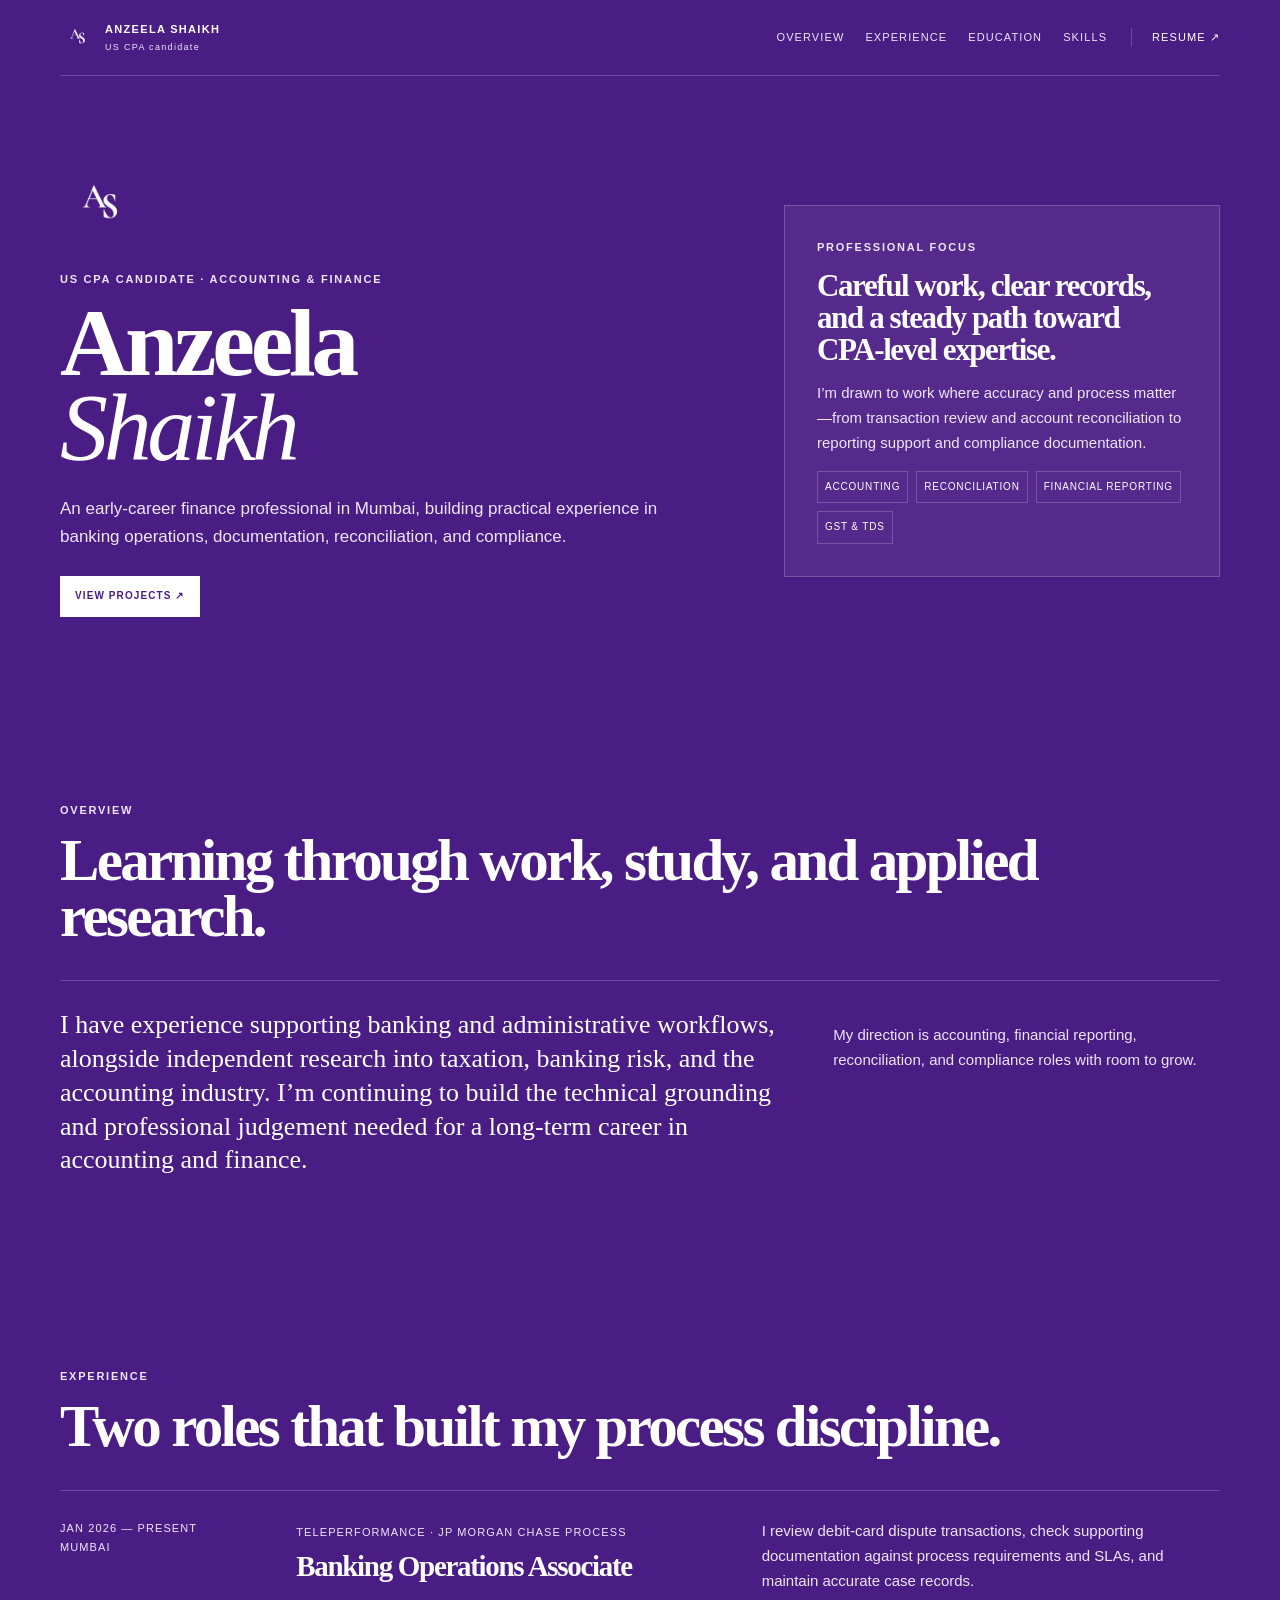
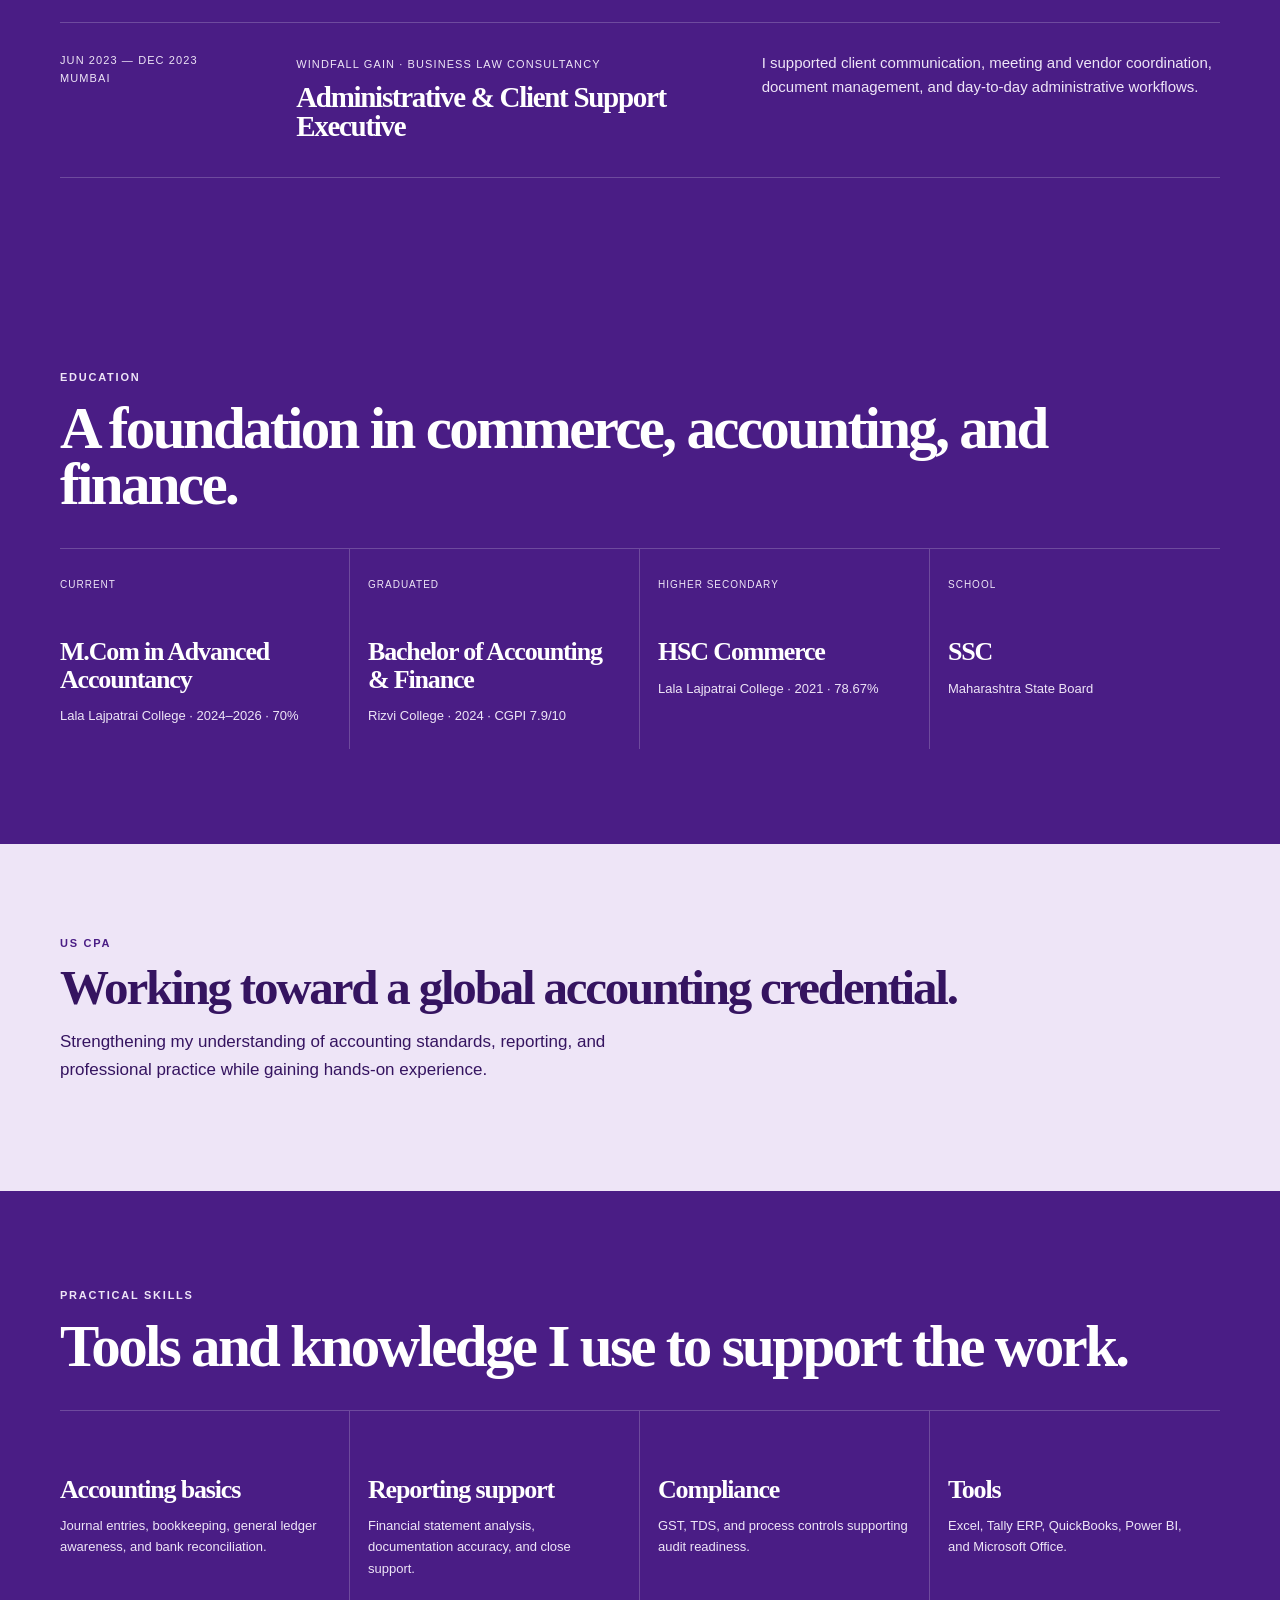
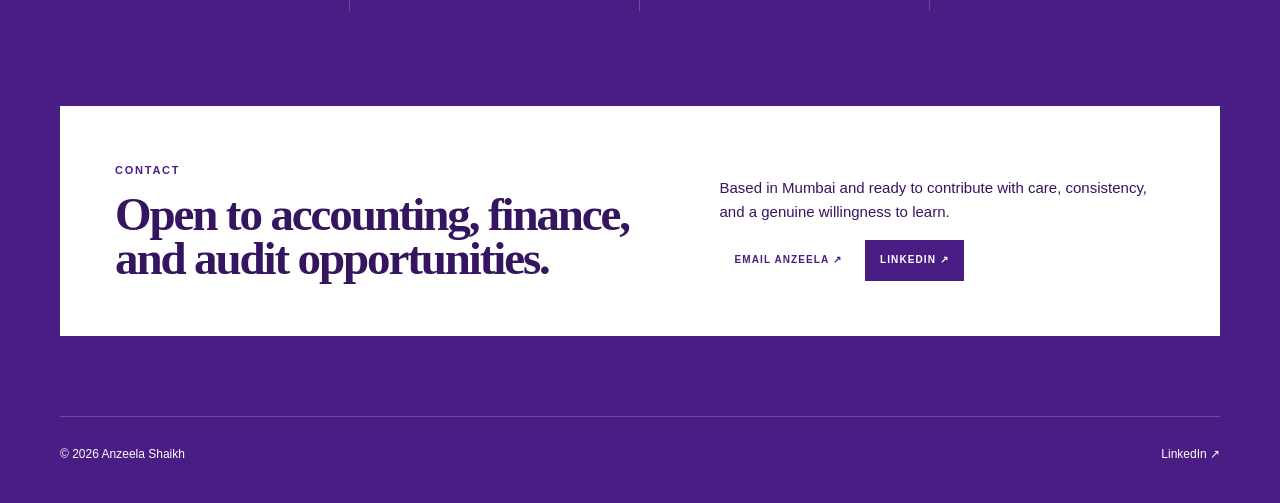
==== commit 1382c106: "a" ====
--- a/index.html
+++ b/index.html
@@ -1,6 +1,6 @@
 <!doctype html><html lang="en"><head><meta charset="utf-8"><meta name="viewport" content="width=device-width,initial-scale=1"><meta name="theme-color" content="#4a1d85"><title>Anzeela Shaikh | US CPA Candidate</title><link rel="icon" href="assets/favicon.svg"><link rel="stylesheet" href="styles.css"></head><body>
-<header class="header wrap"><a class="brand" href="#top"><img src="assets/as-white.png" alt="AS logo"><span>ANZEELA SHAIKH<small>US CPA candidate</small></span></a><nav><a href="#overview">Overview</a><a href="#experience">Experience</a><a href="#education">Education</a><a href="#skills">Skills</a></nav><a class="resume" href="assets/resume.pdf" download>Resume ↗</a></header>
-<main id="top"><section class="hero wrap"><div><img class="hero-logo" src="assets/as-white.png" alt="Anzeela Shaikh monogram"><p class="eyebrow">US CPA Candidate · Accounting & Finance</p><h1>Anzeela<br><em>Shaikh</em></h1><p class="lead">An early-career finance professional in Mumbai, building practical experience in banking operations, documentation, reconciliation, and compliance.</p><a class="button light" href="projects.html">View projects ↗</a></div><aside><p class="eyebrow">Professional focus</p><h2>Careful work, clear records, and a steady path toward CPA-level expertise.</h2><p>I’m drawn to work where accuracy and process matter—from transaction review and account reconciliation to reporting support and compliance documentation.</p><div class="chips"><span>Accounting</span><span>Reconciliation</span><span>Financial reporting</span><span>GST & TDS</span></div></aside></section>
+<header class="header wrap"><a class="brand" href="#top"><img src="assets/as-purple.png" alt="AS logo"><span>ANZEELA SHAIKH<small>US CPA candidate</small></span></a><nav><a href="#overview">Overview</a><a href="#experience">Experience</a><a href="#education">Education</a><a href="#skills">Skills</a></nav><a class="resume" href="assets/resume.pdf" download>Resume ↗</a></header>
+<main id="top"><section class="hero wrap"><div><img class="hero-logo" src="assets/as-purple.png" alt="Anzeela Shaikh monogram"><p class="eyebrow">US CPA Candidate · Accounting & Finance</p><h1>Anzeela<br><em>Shaikh</em></h1><p class="lead">An early-career finance professional in Mumbai, building practical experience in banking operations, documentation, reconciliation, and compliance.</p><a class="button light" href="projects.html">View projects ↗</a></div><aside><p class="eyebrow">Professional focus</p><h2>Careful work, clear records, and a steady path toward CPA-level expertise.</h2><p>I’m drawn to work where accuracy and process matter—from transaction review and account reconciliation to reporting support and compliance documentation.</p><div class="chips"><span>Accounting</span><span>Reconciliation</span><span>Financial reporting</span><span>GST & TDS</span></div></aside></section>
 <section class="section wrap" id="overview"><p class="eyebrow">Overview</p><h2>Learning through work, study, and applied research.</h2><div class="two-col"><p class="large">I have experience supporting banking and administrative workflows, alongside independent research into taxation, banking risk, and the accounting industry. I’m continuing to build the technical grounding and professional judgement needed for a long-term career in accounting and finance.</p><p>My direction is accounting, financial reporting, reconciliation, and compliance roles with room to grow.</p></div></section>
 <section class="section wrap" id="experience"><p class="eyebrow">Experience</p><h2>Two roles that built my process discipline.</h2><div class="roles"><article><span>Jan 2026 — Present<br>Mumbai</span><div><small>Teleperformance · JP Morgan Chase Process</small><h3>Banking Operations Associate</h3></div><p>I review debit-card dispute transactions, check supporting documentation against process requirements and SLAs, and maintain accurate case records.</p></article><article><span>Jun 2023 — Dec 2023<br>Mumbai</span><div><small>Windfall Gain · Business Law Consultancy</small><h3>Administrative & Client Support Executive</h3></div><p>I supported client communication, meeting and vendor coordination, document management, and day-to-day administrative workflows.</p></article></div></section>
 <section class="section wrap" id="education"><p class="eyebrow">Education</p><h2>A foundation in commerce, accounting, and finance.</h2><div class="cards"><article><small>Current</small><h3>M.Com in Advanced Accountancy</h3><p>Lala Lajpatrai College · 2024–2026 · 70%</p></article><article><small>Graduated</small><h3>Bachelor of Accounting & Finance</h3><p>Rizvi College · 2024 · CGPI 7.9/10</p></article><article><small>Higher secondary</small><h3>HSC Commerce</h3><p>Lala Lajpatrai College · 2021 · 78.67%</p></article><article><small>School</small><h3>SSC</h3><p>Maharashtra State Board</p></article></div></section>
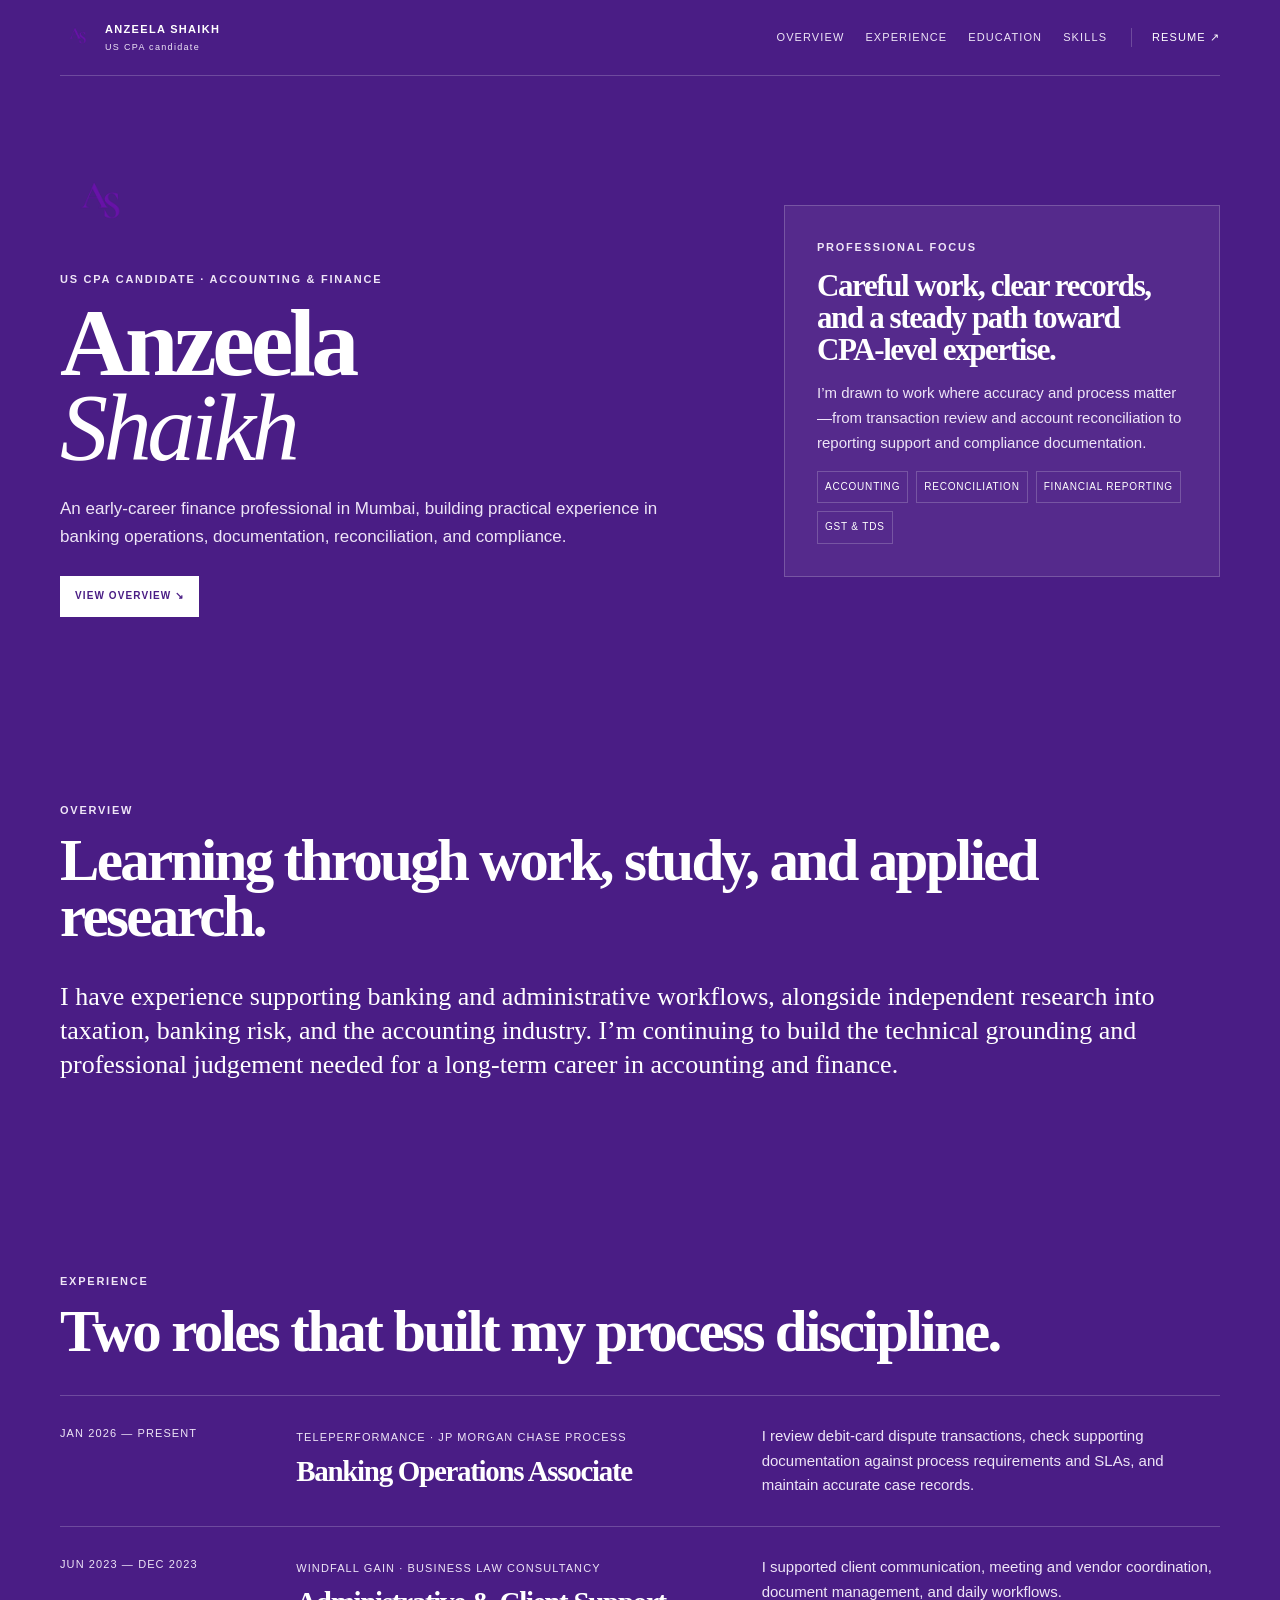
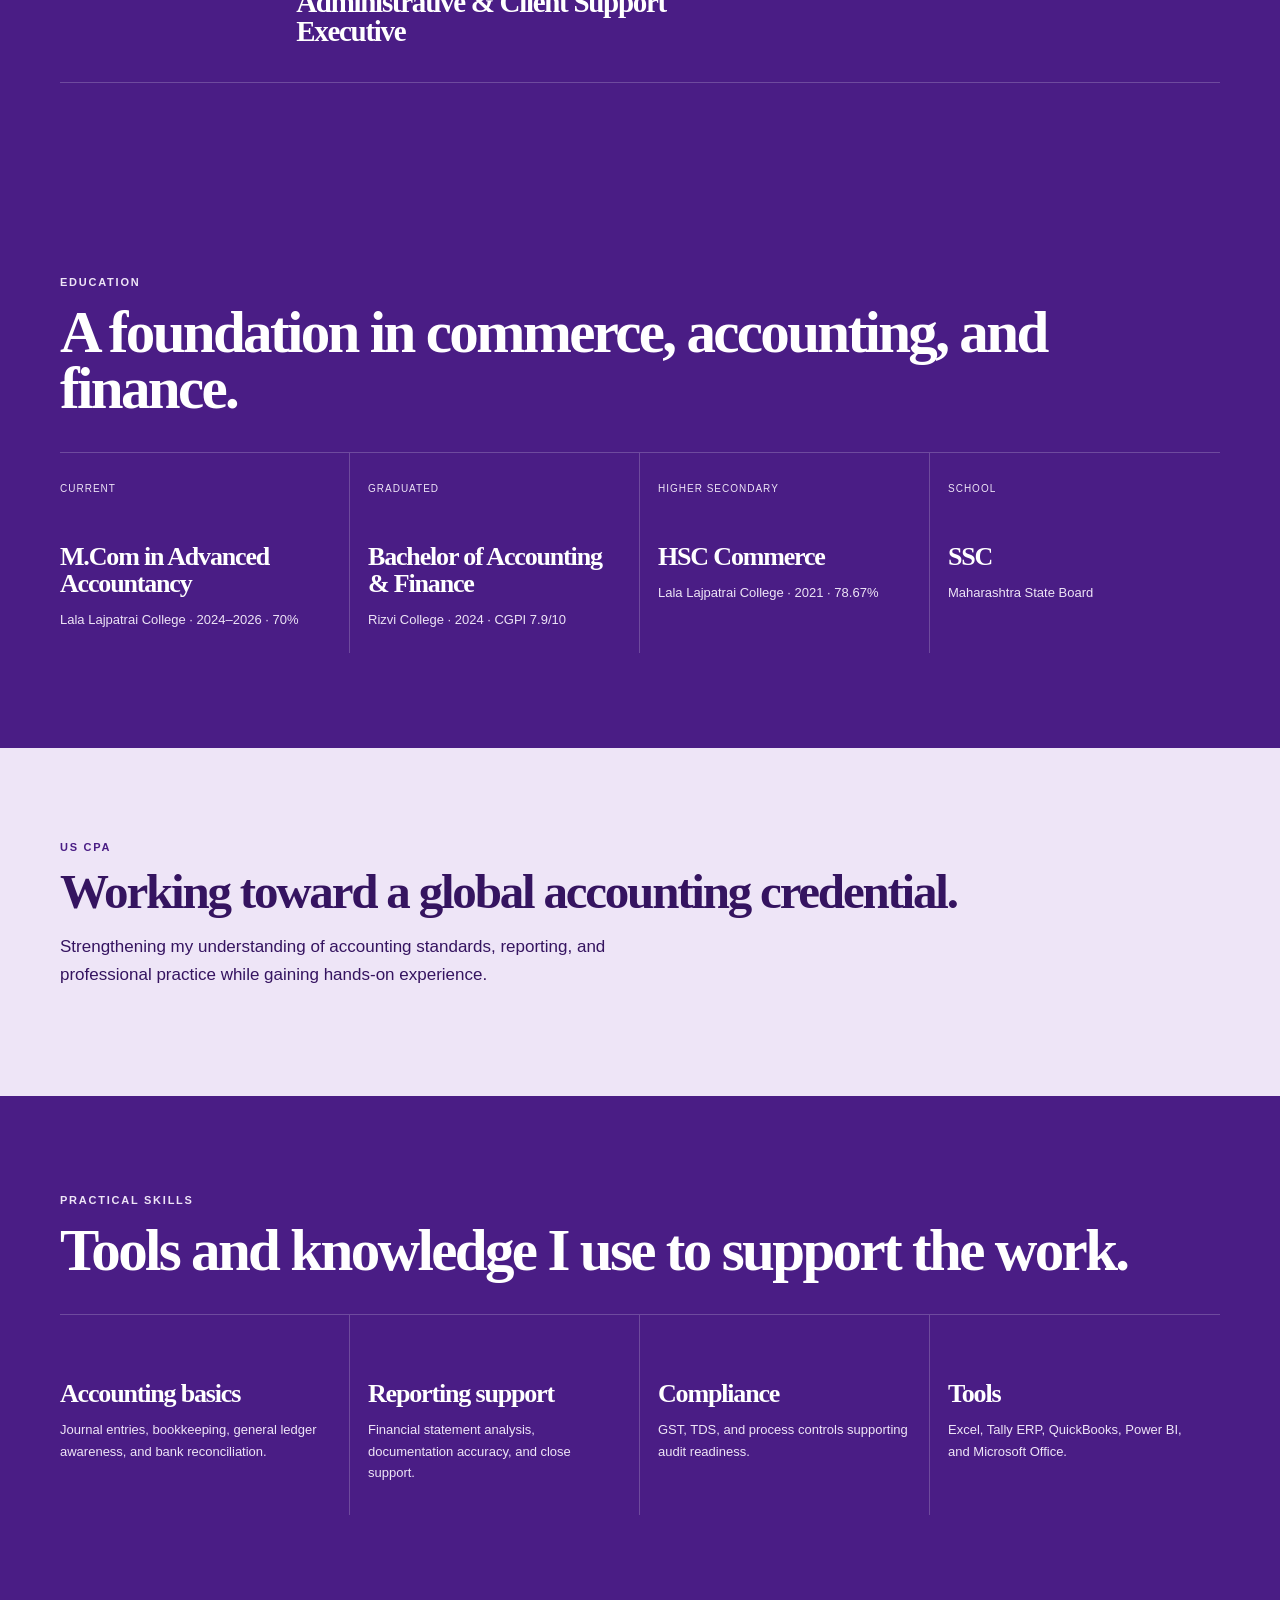
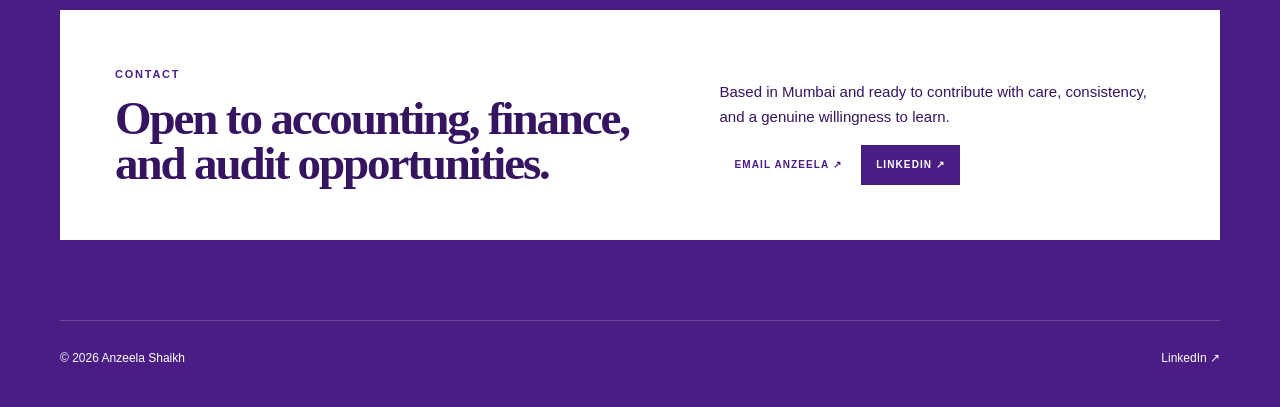
==== commit 1de79fcd: "a" ====
--- a/index.html
+++ b/index.html
@@ -1,10 +1 @@
-<!doctype html><html lang="en"><head><meta charset="utf-8"><meta name="viewport" content="width=device-width,initial-scale=1"><meta name="theme-color" content="#4a1d85"><title>Anzeela Shaikh | US CPA Candidate</title><link rel="icon" href="assets/favicon.svg"><link rel="stylesheet" href="styles.css"></head><body>
-<header class="header wrap"><a class="brand" href="#top"><img src="assets/as-purple.png" alt="AS logo"><span>ANZEELA SHAIKH<small>US CPA candidate</small></span></a><nav><a href="#overview">Overview</a><a href="#experience">Experience</a><a href="#education">Education</a><a href="#skills">Skills</a></nav><a class="resume" href="assets/resume.pdf" download>Resume ↗</a></header>
-<main id="top"><section class="hero wrap"><div><img class="hero-logo" src="assets/as-purple.png" alt="Anzeela Shaikh monogram"><p class="eyebrow">US CPA Candidate · Accounting & Finance</p><h1>Anzeela<br><em>Shaikh</em></h1><p class="lead">An early-career finance professional in Mumbai, building practical experience in banking operations, documentation, reconciliation, and compliance.</p><a class="button light" href="projects.html">View projects ↗</a></div><aside><p class="eyebrow">Professional focus</p><h2>Careful work, clear records, and a steady path toward CPA-level expertise.</h2><p>I’m drawn to work where accuracy and process matter—from transaction review and account reconciliation to reporting support and compliance documentation.</p><div class="chips"><span>Accounting</span><span>Reconciliation</span><span>Financial reporting</span><span>GST & TDS</span></div></aside></section>
-<section class="section wrap" id="overview"><p class="eyebrow">Overview</p><h2>Learning through work, study, and applied research.</h2><div class="two-col"><p class="large">I have experience supporting banking and administrative workflows, alongside independent research into taxation, banking risk, and the accounting industry. I’m continuing to build the technical grounding and professional judgement needed for a long-term career in accounting and finance.</p><p>My direction is accounting, financial reporting, reconciliation, and compliance roles with room to grow.</p></div></section>
-<section class="section wrap" id="experience"><p class="eyebrow">Experience</p><h2>Two roles that built my process discipline.</h2><div class="roles"><article><span>Jan 2026 — Present<br>Mumbai</span><div><small>Teleperformance · JP Morgan Chase Process</small><h3>Banking Operations Associate</h3></div><p>I review debit-card dispute transactions, check supporting documentation against process requirements and SLAs, and maintain accurate case records.</p></article><article><span>Jun 2023 — Dec 2023<br>Mumbai</span><div><small>Windfall Gain · Business Law Consultancy</small><h3>Administrative & Client Support Executive</h3></div><p>I supported client communication, meeting and vendor coordination, document management, and day-to-day administrative workflows.</p></article></div></section>
-<section class="section wrap" id="education"><p class="eyebrow">Education</p><h2>A foundation in commerce, accounting, and finance.</h2><div class="cards"><article><small>Current</small><h3>M.Com in Advanced Accountancy</h3><p>Lala Lajpatrai College · 2024–2026 · 70%</p></article><article><small>Graduated</small><h3>Bachelor of Accounting & Finance</h3><p>Rizvi College · 2024 · CGPI 7.9/10</p></article><article><small>Higher secondary</small><h3>HSC Commerce</h3><p>Lala Lajpatrai College · 2021 · 78.67%</p></article><article><small>School</small><h3>SSC</h3><p>Maharashtra State Board</p></article></div></section>
-<section class="cpa"><div class="wrap"><p class="eyebrow">US CPA</p><h2>Working toward a global accounting credential.</h2><p>Strengthening my understanding of accounting standards, reporting, and professional practice while gaining hands-on experience.</p></div></section>
-<section class="section wrap" id="skills"><p class="eyebrow">Practical skills</p><h2>Tools and knowledge I use to support the work.</h2><div class="cards"><article><h3>Accounting basics</h3><p>Journal entries, bookkeeping, general ledger awareness, and bank reconciliation.</p></article><article><h3>Reporting support</h3><p>Financial statement analysis, documentation accuracy, and close support.</p></article><article><h3>Compliance</h3><p>GST, TDS, and process controls supporting audit readiness.</p></article><article><h3>Tools</h3><p>Excel, Tally ERP, QuickBooks, Power BI, and Microsoft Office.</p></article></div></section>
-<section class="contact wrap"><div><p class="eyebrow">Contact</p><h2>Open to accounting, finance, and audit opportunities.</h2></div><div><p>Based in Mumbai and ready to contribute with care, consistency, and a genuine willingness to learn.</p><div class="actions"><a class="button light" href="https://mail.google.com/mail/?view=cm&amp;fs=1&amp;to=anzeelashaikh03@gmail.com" target="_blank" rel="noopener">Email Anzeela ↗</a><a class="button linkedin" href="https://www.linkedin.com/in/anzeela-cpa" target="_blank" rel="noopener">LinkedIn ↗</a></div></div></section></main>
-<footer class="footer wrap"><span>© 2026 Anzeela Shaikh</span><a href="https://www.linkedin.com/in/anzeela-cpa" target="_blank" rel="noopener">LinkedIn ↗</a></footer></body></html>
+<!doctype html><html lang="en"><head><meta charset="utf-8"><meta name="viewport" content="width=device-width,initial-scale=1"><meta name="theme-color" content="#4a1d85"><title>Anzeela Shaikh | US CPA Candidate</title><link rel="icon" href="assets/favicon.svg"><link rel="stylesheet" href="styles.css"></head><body><header class="header wrap"><a class="brand" href="#top"><img src="assets/as-white.png" alt="AS logo"><span>ANZEELA SHAIKH<small>US CPA candidate</small></span></a><nav><a href="#overview">Overview</a><a href="#experience">Experience</a><a href="#education">Education</a><a href="#skills">Skills</a></nav><a class="resume" href="assets/resume.pdf" download>Resume ↗</a></header><main id="top"><section class="hero wrap"><div><img class="hero-logo" src="assets/as-white.png" alt="Anzeela Shaikh monogram"><p class="eyebrow">US CPA Candidate · Accounting & Finance</p><h1>Anzeela<br><em>Shaikh</em></h1><p class="lead">An early-career finance professional in Mumbai, building practical experience in banking operations, documentation, reconciliation, and compliance.</p><a class="button light" href="#overview">View overview ↘</a></div><aside><p class="eyebrow">Professional focus</p><h2>Careful work, clear records, and a steady path toward CPA-level expertise.</h2><p>I’m drawn to work where accuracy and process matter—from transaction review and account reconciliation to reporting support and compliance documentation.</p><div class="chips"><span>Accounting</span><span>Reconciliation</span><span>Financial reporting</span><span>GST & TDS</span></div></aside></section><section class="section wrap" id="overview"><p class="eyebrow">Overview</p><h2>Learning through work, study, and applied research.</h2><p class="large">I have experience supporting banking and administrative workflows, alongside independent research into taxation, banking risk, and the accounting industry. I’m continuing to build the technical grounding and professional judgement needed for a long-term career in accounting and finance.</p></section><section class="section wrap" id="experience"><p class="eyebrow">Experience</p><h2>Two roles that built my process discipline.</h2><div class="roles"><article><span>Jan 2026 — Present</span><div><small>Teleperformance · JP Morgan Chase Process</small><h3>Banking Operations Associate</h3></div><p>I review debit-card dispute transactions, check supporting documentation against process requirements and SLAs, and maintain accurate case records.</p></article><article><span>Jun 2023 — Dec 2023</span><div><small>Windfall Gain · Business Law Consultancy</small><h3>Administrative & Client Support Executive</h3></div><p>I supported client communication, meeting and vendor coordination, document management, and daily workflows.</p></article></div></section><section class="section wrap" id="education"><p class="eyebrow">Education</p><h2>A foundation in commerce, accounting, and finance.</h2><div class="cards"><article><small>Current</small><h3>M.Com in Advanced Accountancy</h3><p>Lala Lajpatrai College · 2024–2026 · 70%</p></article><article><small>Graduated</small><h3>Bachelor of Accounting & Finance</h3><p>Rizvi College · 2024 · CGPI 7.9/10</p></article><article><small>Higher secondary</small><h3>HSC Commerce</h3><p>Lala Lajpatrai College · 2021 · 78.67%</p></article><article><small>School</small><h3>SSC</h3><p>Maharashtra State Board</p></article></div></section><section class="cpa"><div class="wrap"><p class="eyebrow">US CPA</p><h2>Working toward a global accounting credential.</h2><p>Strengthening my understanding of accounting standards, reporting, and professional practice while gaining hands-on experience.</p></div></section><section class="section wrap" id="skills"><p class="eyebrow">Practical skills</p><h2>Tools and knowledge I use to support the work.</h2><div class="cards"><article><h3>Accounting basics</h3><p>Journal entries, bookkeeping, general ledger awareness, and bank reconciliation.</p></article><article><h3>Reporting support</h3><p>Financial statement analysis, documentation accuracy, and close support.</p></article><article><h3>Compliance</h3><p>GST, TDS, and process controls supporting audit readiness.</p></article><article><h3>Tools</h3><p>Excel, Tally ERP, QuickBooks, Power BI, and Microsoft Office.</p></article></div></section><section class="contact wrap"><div><p class="eyebrow">Contact</p><h2>Open to accounting, finance, and audit opportunities.</h2></div><div><p>Based in Mumbai and ready to contribute with care, consistency, and a genuine willingness to learn.</p><a class="button light" href="https://mail.google.com/mail/?view=cm&amp;fs=1&amp;to=anzeelashaikh03@gmail.com" target="_blank" rel="noopener">Email Anzeela ↗</a> <a class="button linkedin" href="https://www.linkedin.com/in/anzeela-cpa" target="_blank" rel="noopener">LinkedIn ↗</a></div></section></main><footer class="footer wrap">© 2026 Anzeela Shaikh <a href="https://www.linkedin.com/in/anzeela-cpa">LinkedIn ↗</a></footer></body></html>
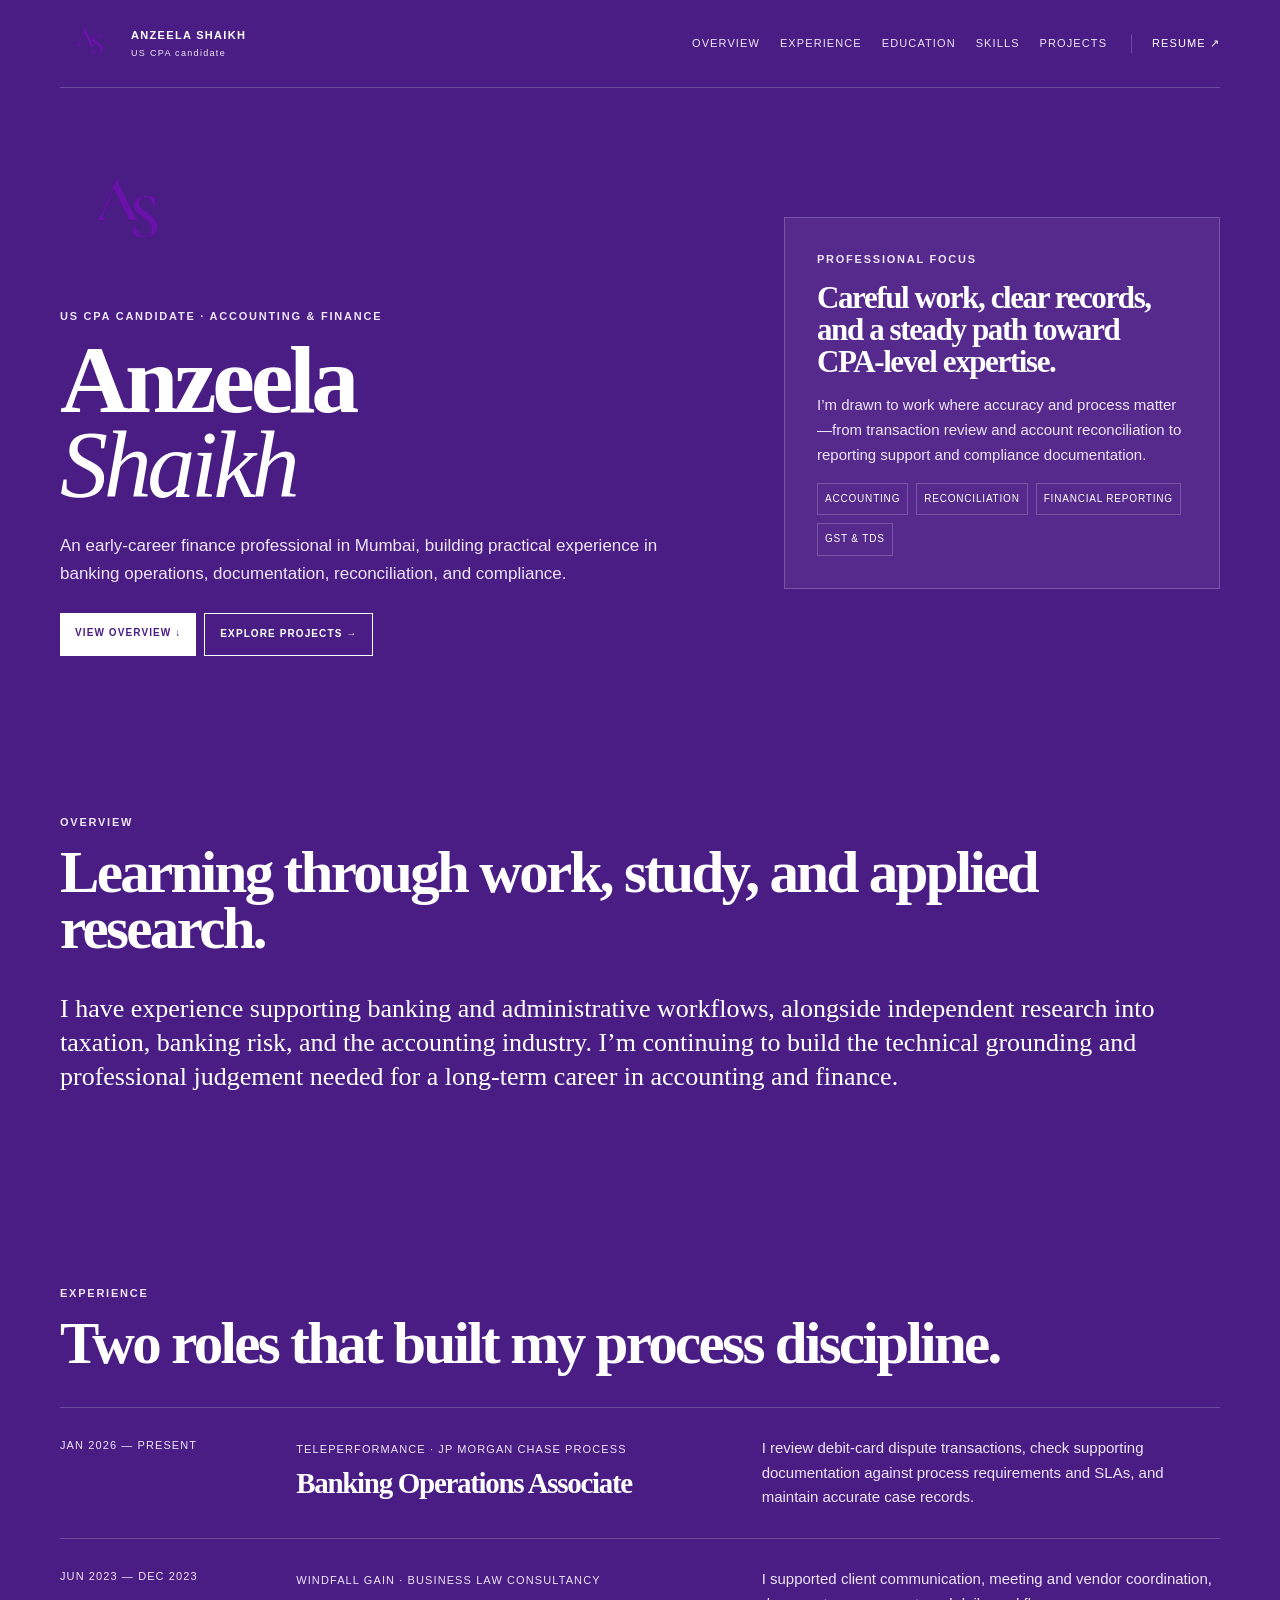
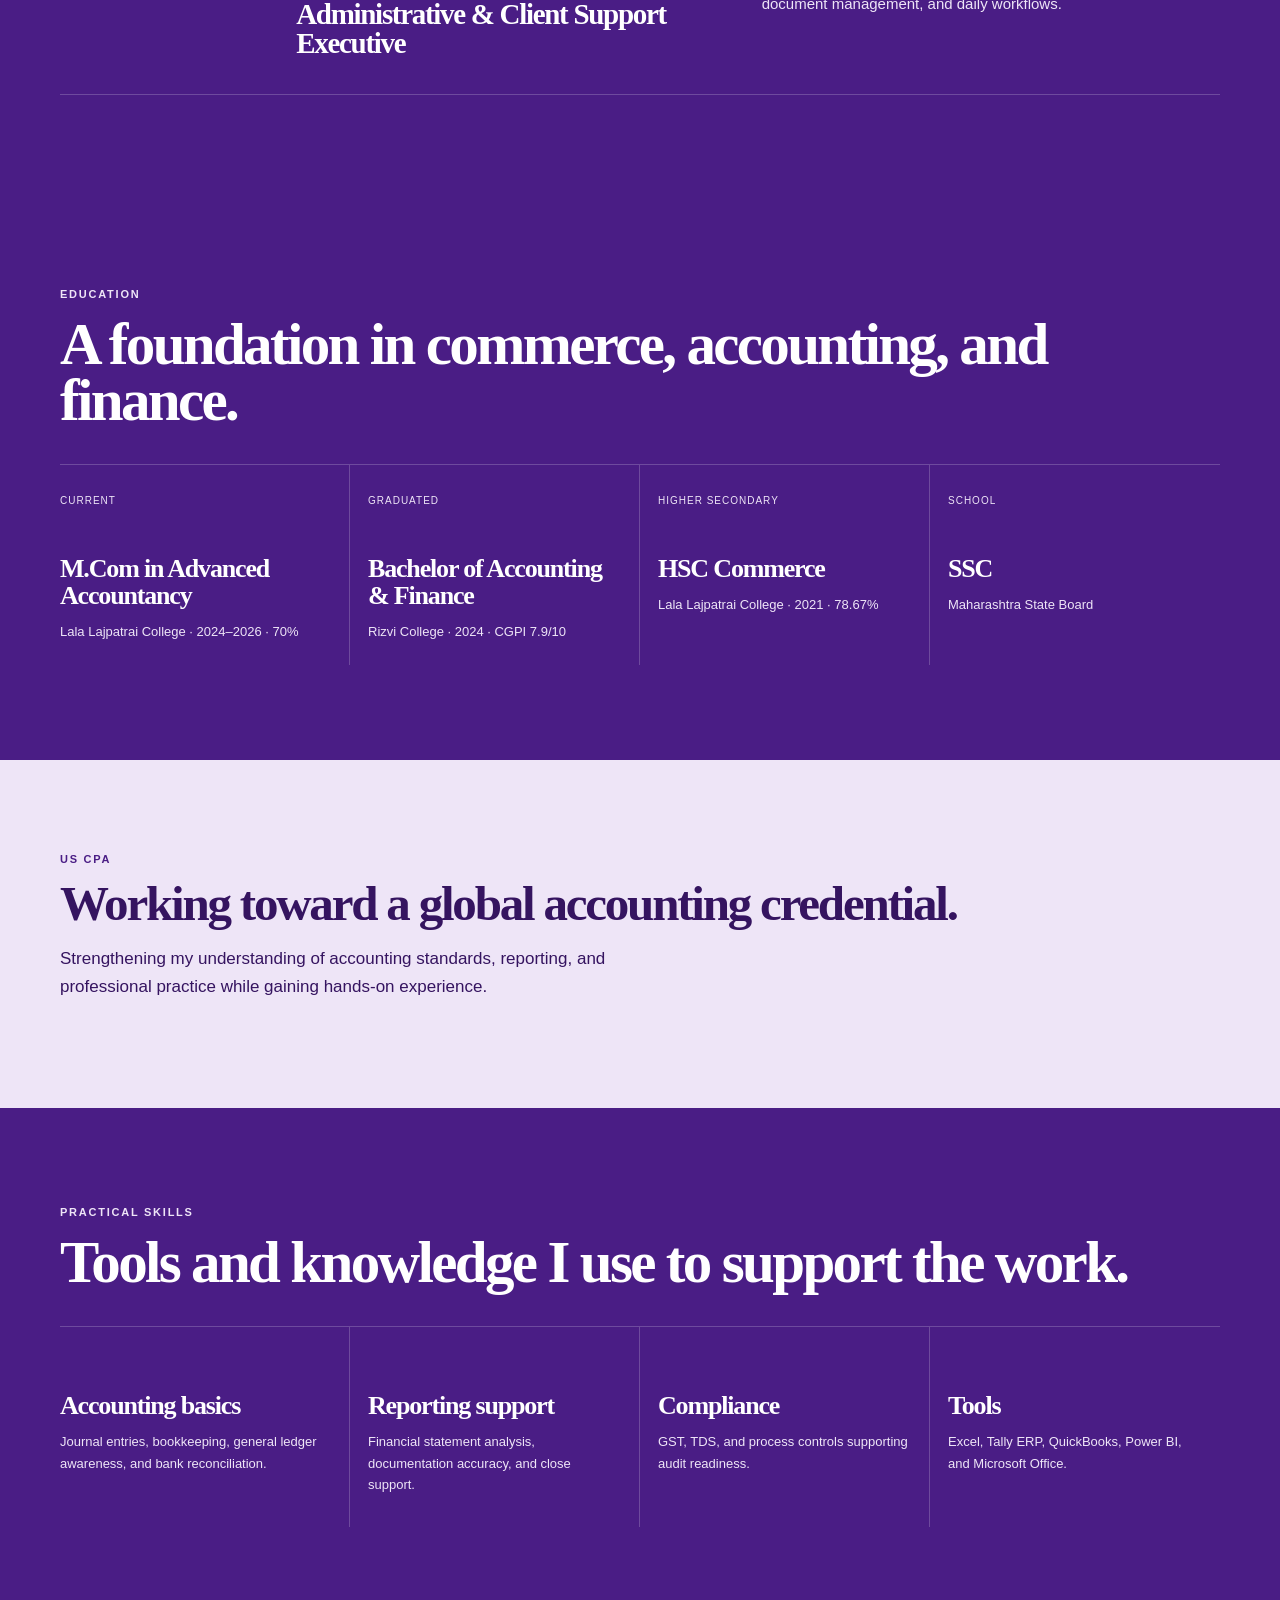
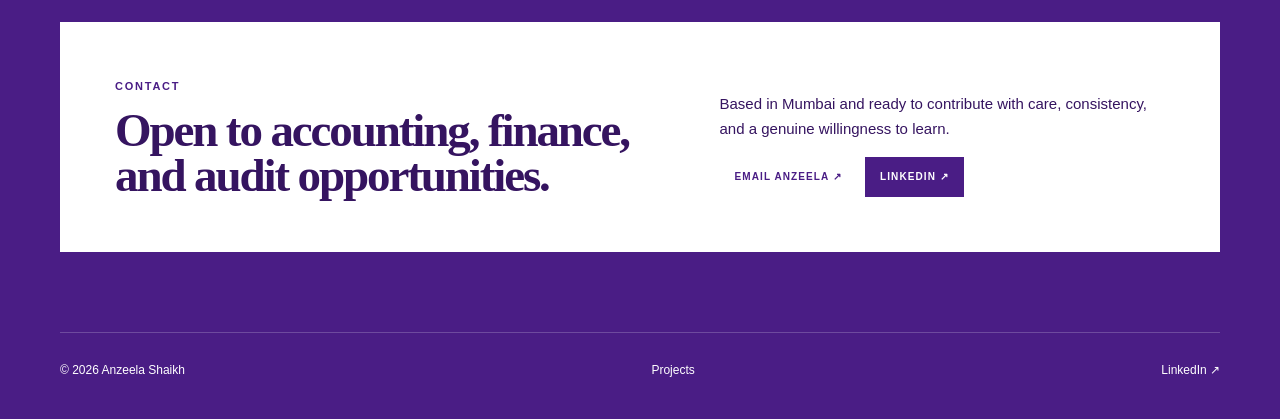
==== commit 0e0ea998: "a" ====
--- a/index.html
+++ b/index.html
@@ -1 +1,32 @@
-<!doctype html><html lang="en"><head><meta charset="utf-8"><meta name="viewport" content="width=device-width,initial-scale=1"><meta name="theme-color" content="#4a1d85"><title>Anzeela Shaikh | US CPA Candidate</title><link rel="icon" href="assets/favicon.svg"><link rel="stylesheet" href="styles.css"></head><body><header class="header wrap"><a class="brand" href="#top"><img src="assets/as-white.png" alt="AS logo"><span>ANZEELA SHAIKH<small>US CPA candidate</small></span></a><nav><a href="#overview">Overview</a><a href="#experience">Experience</a><a href="#education">Education</a><a href="#skills">Skills</a></nav><a class="resume" href="assets/resume.pdf" download>Resume ↗</a></header><main id="top"><section class="hero wrap"><div><img class="hero-logo" src="assets/as-white.png" alt="Anzeela Shaikh monogram"><p class="eyebrow">US CPA Candidate · Accounting & Finance</p><h1>Anzeela<br><em>Shaikh</em></h1><p class="lead">An early-career finance professional in Mumbai, building practical experience in banking operations, documentation, reconciliation, and compliance.</p><a class="button light" href="#overview">View overview ↘</a></div><aside><p class="eyebrow">Professional focus</p><h2>Careful work, clear records, and a steady path toward CPA-level expertise.</h2><p>I’m drawn to work where accuracy and process matter—from transaction review and account reconciliation to reporting support and compliance documentation.</p><div class="chips"><span>Accounting</span><span>Reconciliation</span><span>Financial reporting</span><span>GST & TDS</span></div></aside></section><section class="section wrap" id="overview"><p class="eyebrow">Overview</p><h2>Learning through work, study, and applied research.</h2><p class="large">I have experience supporting banking and administrative workflows, alongside independent research into taxation, banking risk, and the accounting industry. I’m continuing to build the technical grounding and professional judgement needed for a long-term career in accounting and finance.</p></section><section class="section wrap" id="experience"><p class="eyebrow">Experience</p><h2>Two roles that built my process discipline.</h2><div class="roles"><article><span>Jan 2026 — Present</span><div><small>Teleperformance · JP Morgan Chase Process</small><h3>Banking Operations Associate</h3></div><p>I review debit-card dispute transactions, check supporting documentation against process requirements and SLAs, and maintain accurate case records.</p></article><article><span>Jun 2023 — Dec 2023</span><div><small>Windfall Gain · Business Law Consultancy</small><h3>Administrative & Client Support Executive</h3></div><p>I supported client communication, meeting and vendor coordination, document management, and daily workflows.</p></article></div></section><section class="section wrap" id="education"><p class="eyebrow">Education</p><h2>A foundation in commerce, accounting, and finance.</h2><div class="cards"><article><small>Current</small><h3>M.Com in Advanced Accountancy</h3><p>Lala Lajpatrai College · 2024–2026 · 70%</p></article><article><small>Graduated</small><h3>Bachelor of Accounting & Finance</h3><p>Rizvi College · 2024 · CGPI 7.9/10</p></article><article><small>Higher secondary</small><h3>HSC Commerce</h3><p>Lala Lajpatrai College · 2021 · 78.67%</p></article><article><small>School</small><h3>SSC</h3><p>Maharashtra State Board</p></article></div></section><section class="cpa"><div class="wrap"><p class="eyebrow">US CPA</p><h2>Working toward a global accounting credential.</h2><p>Strengthening my understanding of accounting standards, reporting, and professional practice while gaining hands-on experience.</p></div></section><section class="section wrap" id="skills"><p class="eyebrow">Practical skills</p><h2>Tools and knowledge I use to support the work.</h2><div class="cards"><article><h3>Accounting basics</h3><p>Journal entries, bookkeeping, general ledger awareness, and bank reconciliation.</p></article><article><h3>Reporting support</h3><p>Financial statement analysis, documentation accuracy, and close support.</p></article><article><h3>Compliance</h3><p>GST, TDS, and process controls supporting audit readiness.</p></article><article><h3>Tools</h3><p>Excel, Tally ERP, QuickBooks, Power BI, and Microsoft Office.</p></article></div></section><section class="contact wrap"><div><p class="eyebrow">Contact</p><h2>Open to accounting, finance, and audit opportunities.</h2></div><div><p>Based in Mumbai and ready to contribute with care, consistency, and a genuine willingness to learn.</p><a class="button light" href="https://mail.google.com/mail/?view=cm&amp;fs=1&amp;to=anzeelashaikh03@gmail.com" target="_blank" rel="noopener">Email Anzeela ↗</a> <a class="button linkedin" href="https://www.linkedin.com/in/anzeela-cpa" target="_blank" rel="noopener">LinkedIn ↗</a></div></section></main><footer class="footer wrap">© 2026 Anzeela Shaikh <a href="https://www.linkedin.com/in/anzeela-cpa">LinkedIn ↗</a></footer></body></html>
+<!doctype html>
+<html lang="en">
+<head>
+  <meta charset="utf-8">
+  <meta name="viewport" content="width=device-width, initial-scale=1">
+  <meta name="theme-color" content="#4a1d85">
+  <meta name="description" content="Portfolio of Anzeela Shaikh, US CPA Candidate and finance professional in Mumbai.">
+  <title>Anzeela Shaikh | US CPA Candidate</title>
+  <link rel="icon" href="assets/favicon.svg">
+  <link rel="stylesheet" href="styles.css">
+</head>
+<body>
+  <a class="skip" href="#overview">Skip to content</a>
+  <header class="header wrap">
+    <a class="brand" href="#top" aria-label="Anzeela Shaikh home"><img src="assets/as-white.png" alt="AS logo"><span>ANZEELA SHAIKH<small>US CPA candidate</small></span></a>
+    <nav aria-label="Primary navigation"><a href="#overview">Overview</a><a href="#experience">Experience</a><a href="#education">Education</a><a href="#skills">Skills</a><a href="projects.html">Projects</a></nav>
+    <a class="resume" href="assets/resume.pdf" download>Resume ↗</a><button class="menu" aria-label="Open menu" aria-expanded="false">Menu</button>
+  </header>
+  <div class="mobile-nav wrap" hidden><a href="#overview">Overview</a><a href="#experience">Experience</a><a href="#education">Education</a><a href="#skills">Skills</a><a href="projects.html">Projects</a><a href="assets/resume.pdf" download>Resume</a></div>
+  <main id="top">
+    <section class="hero wrap"><div><img class="hero-logo" src="assets/as-white.png" alt="Anzeela Shaikh monogram"><p class="eyebrow">US CPA Candidate · Accounting &amp; Finance</p><h1>Anzeela<br><em>Shaikh</em></h1><p class="lead">An early-career finance professional in Mumbai, building practical experience in banking operations, documentation, reconciliation, and compliance.</p><div class="actions"><a class="button light" href="#overview">View overview ↓</a><a class="button outline" href="projects.html">Explore projects →</a></div></div><aside><p class="eyebrow">Professional focus</p><h2>Careful work, clear records, and a steady path toward CPA-level expertise.</h2><p>I’m drawn to work where accuracy and process matter—from transaction review and account reconciliation to reporting support and compliance documentation.</p><div class="chips"><span>Accounting</span><span>Reconciliation</span><span>Financial reporting</span><span>GST &amp; TDS</span></div></aside></section>
+    <section class="section wrap" id="overview"><p class="eyebrow">Overview</p><h2>Learning through work, study, and applied research.</h2><p class="large">I have experience supporting banking and administrative workflows, alongside independent research into taxation, banking risk, and the accounting industry. I’m continuing to build the technical grounding and professional judgement needed for a long-term career in accounting and finance.</p></section>
+    <section class="section wrap" id="experience"><p class="eyebrow">Experience</p><h2>Two roles that built my process discipline.</h2><div class="roles"><article><span>Jan 2026 — Present</span><div><small>Teleperformance · JP Morgan Chase Process</small><h3>Banking Operations Associate</h3></div><p>I review debit-card dispute transactions, check supporting documentation against process requirements and SLAs, and maintain accurate case records.</p></article><article><span>Jun 2023 — Dec 2023</span><div><small>Windfall Gain · Business Law Consultancy</small><h3>Administrative &amp; Client Support Executive</h3></div><p>I supported client communication, meeting and vendor coordination, document management, and daily workflows.</p></article></div></section>
+    <section class="section wrap" id="education"><p class="eyebrow">Education</p><h2>A foundation in commerce, accounting, and finance.</h2><div class="cards"><article><small>Current</small><h3>M.Com in Advanced Accountancy</h3><p>Lala Lajpatrai College · 2024–2026 · 70%</p></article><article><small>Graduated</small><h3>Bachelor of Accounting &amp; Finance</h3><p>Rizvi College · 2024 · CGPI 7.9/10</p></article><article><small>Higher secondary</small><h3>HSC Commerce</h3><p>Lala Lajpatrai College · 2021 · 78.67%</p></article><article><small>School</small><h3>SSC</h3><p>Maharashtra State Board</p></article></div></section>
+    <section class="cpa"><div class="wrap"><p class="eyebrow">US CPA</p><h2>Working toward a global accounting credential.</h2><p>Strengthening my understanding of accounting standards, reporting, and professional practice while gaining hands-on experience.</p></div></section>
+    <section class="section wrap" id="skills"><p class="eyebrow">Practical skills</p><h2>Tools and knowledge I use to support the work.</h2><div class="cards"><article><h3>Accounting basics</h3><p>Journal entries, bookkeeping, general ledger awareness, and bank reconciliation.</p></article><article><h3>Reporting support</h3><p>Financial statement analysis, documentation accuracy, and close support.</p></article><article><h3>Compliance</h3><p>GST, TDS, and process controls supporting audit readiness.</p></article><article><h3>Tools</h3><p>Excel, Tally ERP, QuickBooks, Power BI, and Microsoft Office.</p></article></div></section>
+    <section class="contact wrap"><div><p class="eyebrow">Contact</p><h2>Open to accounting, finance, and audit opportunities.</h2></div><div><p>Based in Mumbai and ready to contribute with care, consistency, and a genuine willingness to learn.</p><div class="actions"><a class="button light" href="https://mail.google.com/mail/?view=cm&amp;fs=1&amp;to=anzeelashaikh03@gmail.com" target="_blank" rel="noopener">Email Anzeela ↗</a><a class="button linkedin" href="https://www.linkedin.com/in/anzeela-cpa" target="_blank" rel="noopener">LinkedIn ↗</a></div></div></section>
+  </main>
+  <footer class="footer wrap"><span>© 2026 Anzeela Shaikh</span><a href="projects.html">Projects</a><a href="https://www.linkedin.com/in/anzeela-cpa" target="_blank" rel="noopener">LinkedIn ↗</a></footer>
+  <script src="script.js"></script>
+</body>
+</html>
--- a/styles.css
+++ b/styles.css
@@ -1 +1 @@
-:root{--purple:#4a1d85;--deep:#351460;--pale:#eee5f7;--line:rgba(255,255,255,.2);--wrap:min(1160px,calc(100% - 48px));--serif:Georgia,serif}*{box-sizing:border-box}html{scroll-behavior:smooth}body{margin:0;background:var(--purple);color:white;font:15px/1.65 Arial,sans-serif}.wrap{width:var(--wrap);margin:auto}a{color:inherit}img{display:block;max-width:100%}.header{height:76px;border-bottom:1px solid var(--line);display:flex;align-items:center;gap:24px}.brand{display:flex;align-items:center;gap:10px;text-decoration:none;font-size:11px;font-weight:bold;letter-spacing:.12em}.brand img{width:35px;height:35px;object-fit:contain}.brand small{display:block;font-size:9px;color:var(--pale);font-weight:normal;margin-top:2px}.header nav{display:flex;gap:21px;margin-left:auto}.header nav a,.resume{font-size:11px;text-transform:uppercase;letter-spacing:.1em;text-decoration:none;color:var(--pale)}.resume{border-left:1px solid var(--line);padding-left:20px;color:white}.hero{min-height:630px;display:grid;grid-template-columns:1.2fr .8fr;gap:70px;align-items:center}.hero-logo{width:80px;height:80px;object-fit:contain;margin-bottom:25px}.eyebrow{font-size:11px;text-transform:uppercase;font-weight:bold;letter-spacing:.16em;color:var(--pale);margin:0 0 13px}h1,h2,h3{font-family:var(--serif);letter-spacing:-.045em}h1{font-size:clamp(55px,8vw,96px);line-height:.88;margin:0}h1 em{font-weight:400}.lead{font-size:17px;max-width:620px;color:var(--pale);margin:25px 0}.button{display:inline-block;padding:12px 15px;text-decoration:none;text-transform:uppercase;font-size:10px;font-weight:bold;letter-spacing:.11em}.light{background:white;color:var(--purple)}.hero aside{border:1px solid var(--line);padding:32px;background:rgba(255,255,255,.06)}.hero aside h2{font-size:31px;line-height:1.04;margin:0}.hero aside>p:not(.eyebrow){color:var(--pale)}.chips,.actions{display:flex;flex-wrap:wrap;gap:8px}.chips span{font-size:10px;text-transform:uppercase;letter-spacing:.08em;border:1px solid var(--line);padding:7px}.section{padding:95px 0}.section h2,.contact h2{font-size:clamp(39px,5vw,59px);line-height:.95;margin:0 0 36px}.two-col{display:grid;grid-template-columns:1.3fr .7fr;gap:55px;border-top:1px solid var(--line);padding-top:27px;color:var(--pale)}.large{font:26px/1.3 var(--serif);margin:0;color:white}.roles{border-top:1px solid var(--line)}.roles article{display:grid;grid-template-columns:.45fr .95fr 1fr;gap:30px;border-bottom:1px solid var(--line);padding:28px 0}.roles span,.roles small{font-size:11px;color:var(--pale);text-transform:uppercase;letter-spacing:.1em}.roles h3{font-size:29px;line-height:1;margin:8px 0}.roles p{margin:0;color:var(--pale)}.cards{display:grid;grid-template-columns:repeat(4,1fr);border-top:1px solid var(--line)}.cards article{padding:22px 18px;min-height:200px;border-right:1px solid var(--line)}.cards article:first-child{padding-left:0}.cards article:last-child{border-right:0}.cards small{font-size:10px;color:var(--pale);text-transform:uppercase;letter-spacing:.1em}.cards h3{font-size:26px;line-height:1.05;margin:43px 0 12px}.cards p{font-size:13px;color:var(--pale);margin:0}.cpa{background:var(--pale);color:var(--deep);padding:90px 0}.cpa .eyebrow{color:var(--purple)}.cpa h2{font-size:49px;line-height:.95;margin:0}.cpa p:not(.eyebrow){max-width:640px;font-size:17px}.contact{display:grid;grid-template-columns:1.1fr .9fr;gap:60px;background:white;color:var(--deep);padding:55px;margin-bottom:80px}.contact .eyebrow{color:var(--purple)}.contact h2{margin:0;font-size:47px}.linkedin{background:var(--purple);color:white}.footer{border-top:1px solid var(--line);padding:28px 0 38px;display:flex;justify-content:space-between;font-size:12px}.footer a{text-decoration:none}@media(max-width:800px){:root{--wrap:calc(100% - 36px)}.header{height:65px}.header nav,.resume{display:none}.hero{display:block;min-height:auto;padding:76px 0}.hero aside{margin-top:48px}.section{padding:74px 0}.two-col,.contact{grid-template-columns:1fr;gap:24px}.roles article{grid-template-columns:1fr;gap:12px}.cards{grid-template-columns:1fr 1fr}.cards article{border-bottom:1px solid var(--line);min-height:180px}.cards h3{margin-top:30px}.cpa{padding:70px 0}.contact{padding:32px;margin-bottom:60px}.contact h2{font-size:40px}}
+:root{--purple:#4a1d85;--deep:#351460;--pale:#eee5f7;--line:rgba(255,255,255,.2);--wrap:min(1160px,calc(100% - 48px));--serif:Georgia,serif}*{box-sizing:border-box}html{scroll-behavior:smooth}body{margin:0;background:var(--purple);color:white;font:15px/1.65 Arial,sans-serif}.wrap{width:var(--wrap);margin:auto}a{color:inherit}img{display:block;max-width:100%}.skip{position:absolute;left:-9999px;top:10px;background:white;color:var(--purple);padding:10px 14px;z-index:2}.skip:focus{left:10px}.header{height:88px;border-bottom:1px solid var(--line);display:flex;align-items:center;gap:24px}.brand{display:flex;align-items:center;gap:13px;text-decoration:none;font-size:11px;font-weight:bold;letter-spacing:.12em}.brand img{width:58px;height:58px;object-fit:contain}.brand small{display:block;font-size:9px;color:var(--pale);font-weight:normal;margin-top:2px}.header nav{display:flex;gap:20px;margin-left:auto}.header nav a,.resume{font-size:11px;text-transform:uppercase;letter-spacing:.1em;text-decoration:none;color:var(--pale)}.header nav a:hover,.header nav a:focus,.header nav .active{color:white;text-decoration:underline;text-underline-offset:6px}.resume{border-left:1px solid var(--line);padding-left:20px;color:white}.menu,.mobile-nav{display:none}.hero{min-height:630px;display:grid;grid-template-columns:1.2fr .8fr;gap:70px;align-items:center}.hero-logo,.project-logo{width:132px;height:132px;object-fit:contain;margin-bottom:25px}.eyebrow{font-size:11px;text-transform:uppercase;font-weight:bold;letter-spacing:.16em;color:var(--pale);margin:0 0 13px}h1,h2,h3{font-family:var(--serif);letter-spacing:-.045em}h1{font-size:clamp(55px,8vw,96px);line-height:.88;margin:0}h1 em{font-weight:400}.lead{font-size:17px;max-width:620px;color:var(--pale);margin:25px 0}.button{display:inline-block;padding:12px 15px;text-decoration:none;text-transform:uppercase;font-size:10px;font-weight:bold;letter-spacing:.11em;transition:transform .2s}.light{background:white;color:var(--purple)}.dark{background:var(--deep);color:white}.outline{border:1px solid white;color:white}.button:hover,.button:focus{transform:translateY(-2px)}.hero aside{border:1px solid var(--line);padding:32px;background:rgba(255,255,255,.06)}.hero aside h2{font-size:31px;line-height:1.04;margin:0}.hero aside>p:not(.eyebrow){color:var(--pale)}.chips,.actions{display:flex;flex-wrap:wrap;gap:8px}.chips span{font-size:10px;text-transform:uppercase;letter-spacing:.08em;border:1px solid var(--line);padding:7px}.section{padding:95px 0}.section h2,.contact h2{font-size:clamp(39px,5vw,59px);line-height:.95;margin:0 0 36px}.large{font:26px/1.3 var(--serif);margin:0;color:white}.roles{border-top:1px solid var(--line)}.roles article{display:grid;grid-template-columns:.45fr .95fr 1fr;gap:30px;border-bottom:1px solid var(--line);padding:28px 0}.roles span,.roles small{font-size:11px;color:var(--pale);text-transform:uppercase;letter-spacing:.1em}.roles h3{font-size:29px;line-height:1;margin:8px 0}.roles p{margin:0;color:var(--pale)}.cards{display:grid;grid-template-columns:repeat(4,1fr);border-top:1px solid var(--line)}.cards article{padding:22px 18px;min-height:200px;border-right:1px solid var(--line)}.cards article:first-child{padding-left:0}.cards article:last-child{border-right:0}.cards small{font-size:10px;color:var(--pale);text-transform:uppercase;letter-spacing:.1em}.cards h3{font-size:26px;line-height:1.05;margin:43px 0 12px}.cards p{font-size:13px;color:var(--pale);margin:0}.cpa{background:var(--pale);color:var(--deep);padding:90px 0}.cpa .eyebrow{color:var(--purple)}.cpa h2{font-size:49px;line-height:.95;margin:0}.cpa p:not(.eyebrow){max-width:640px;font-size:17px}.contact{display:grid;grid-template-columns:1.1fr .9fr;gap:60px;background:white;color:var(--deep);padding:55px;margin-bottom:80px}.contact .eyebrow{color:var(--purple)}.contact h2{margin:0;font-size:47px}.linkedin{background:var(--purple);color:white}.footer{border-top:1px solid var(--line);padding:28px 0 38px;display:flex;align-items:center;justify-content:space-between;gap:18px;font-size:12px}.footer a{text-decoration:none}.footer .brand img{width:50px;height:50px}.project-hero{padding:105px 0 88px;max-width:900px;margin-left:calc((100% - min(1160px,calc(100% - 48px)))/2)}.project-hero h1{max-width:850px;font-size:clamp(48px,7vw,82px);line-height:.95}.section-title{max-width:650px}.section-copy{font:20px/1.45 var(--serif);max-width:760px;color:var(--pale);margin:-12px 0 38px}.research-grid,.notes{display:grid;grid-template-columns:repeat(2,1fr);gap:24px}.research-card{background:white;color:var(--deep);overflow:hidden}.research-card>img{width:100%;height:310px;object-fit:cover;object-position:top}.research-card>div{padding:30px}.research-card .eyebrow{color:var(--purple)}.research-card h3{font-size:33px;line-height:1;margin:0 0 15px}.research-card p:not(.eyebrow){color:#593f77;min-height:75px}.notes{border-top:1px solid var(--line)}.notes article{padding:28px 0 4px}.notes article+article{border-left:1px solid var(--line);padding-left:28px}.notes span{color:var(--pale);font:42px/1 var(--serif)}.notes h3{font-size:30px;line-height:1.05;margin:23px 0 12px}.notes p{color:var(--pale);max-width:450px}.notes a{font-weight:bold;text-underline-offset:5px}.factsheets{display:grid;grid-template-columns:repeat(4,1fr);gap:18px}.factsheets a{background:white;color:var(--deep);text-decoration:none;box-shadow:0 5px 16px rgba(0,0,0,.13);transition:transform .2s}.factsheets a:hover,.factsheets a:focus{transform:translateY(-5px)}.factsheets img{width:100%;aspect-ratio:3/4;object-fit:cover}.factsheets span{display:block;padding:13px;font:700 11px Arial,sans-serif;letter-spacing:.06em;text-transform:uppercase}@media(max-width:800px){:root{--wrap:calc(100% - 36px)}.header{height:78px}.header nav,.resume{display:none}.menu{display:block;margin-left:auto;background:transparent;border:1px solid var(--line);color:white;padding:8px 11px;font:700 10px Arial,sans-serif;letter-spacing:.1em;text-transform:uppercase}.mobile-nav{padding:12px 0 18px;grid-template-columns:1fr 1fr;gap:8px}.mobile-nav:not([hidden]){display:grid}.mobile-nav a{font-size:11px;text-decoration:none;padding:9px 0;color:var(--pale)}.hero{display:block;min-height:auto;padding:76px 0}.hero-logo,.project-logo{width:105px;height:105px}.hero aside{margin-top:48px}.section{padding:74px 0}.contact{grid-template-columns:1fr;gap:24px}.roles article{grid-template-columns:1fr;gap:12px}.cards{grid-template-columns:1fr 1fr}.cards article{border-bottom:1px solid var(--line);min-height:180px}.cards h3{margin-top:30px}.cpa{padding:70px 0}.contact{padding:32px;margin-bottom:60px}.contact h2{font-size:40px}.project-hero{width:var(--wrap);margin:auto;padding:75px 0 52px}.research-grid,.notes{grid-template-columns:1fr}.research-card>img{height:270px}.research-card h3{font-size:29px}.notes article+article{border-left:0;border-top:1px solid var(--line);padding:28px 0 4px}.factsheets{grid-template-columns:1fr 1fr}.footer{flex-wrap:wrap}.footer .brand{width:100%}}@media(max-width:430px){.cards,.factsheets{grid-template-columns:1fr}.cards article,.cards article:first-child{padding-left:0;border-right:0}.brand img{width:52px;height:52px}}
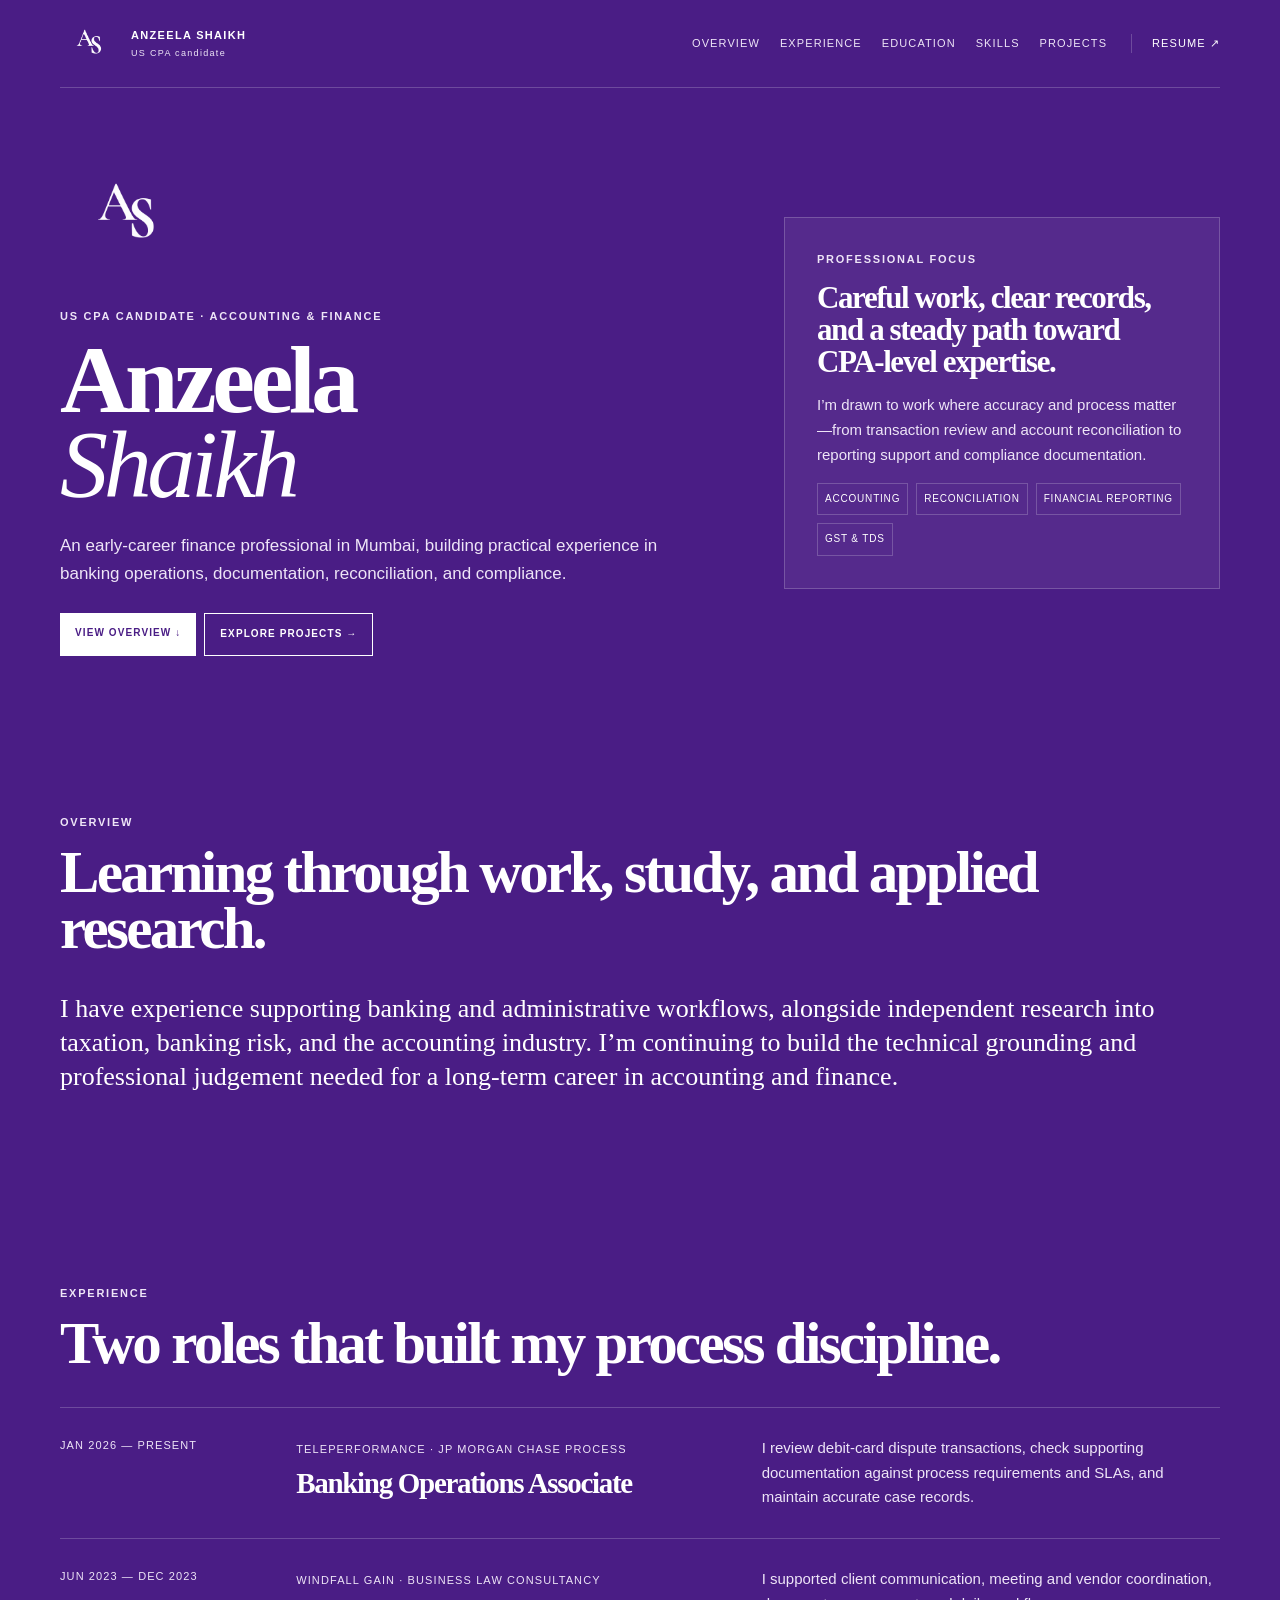
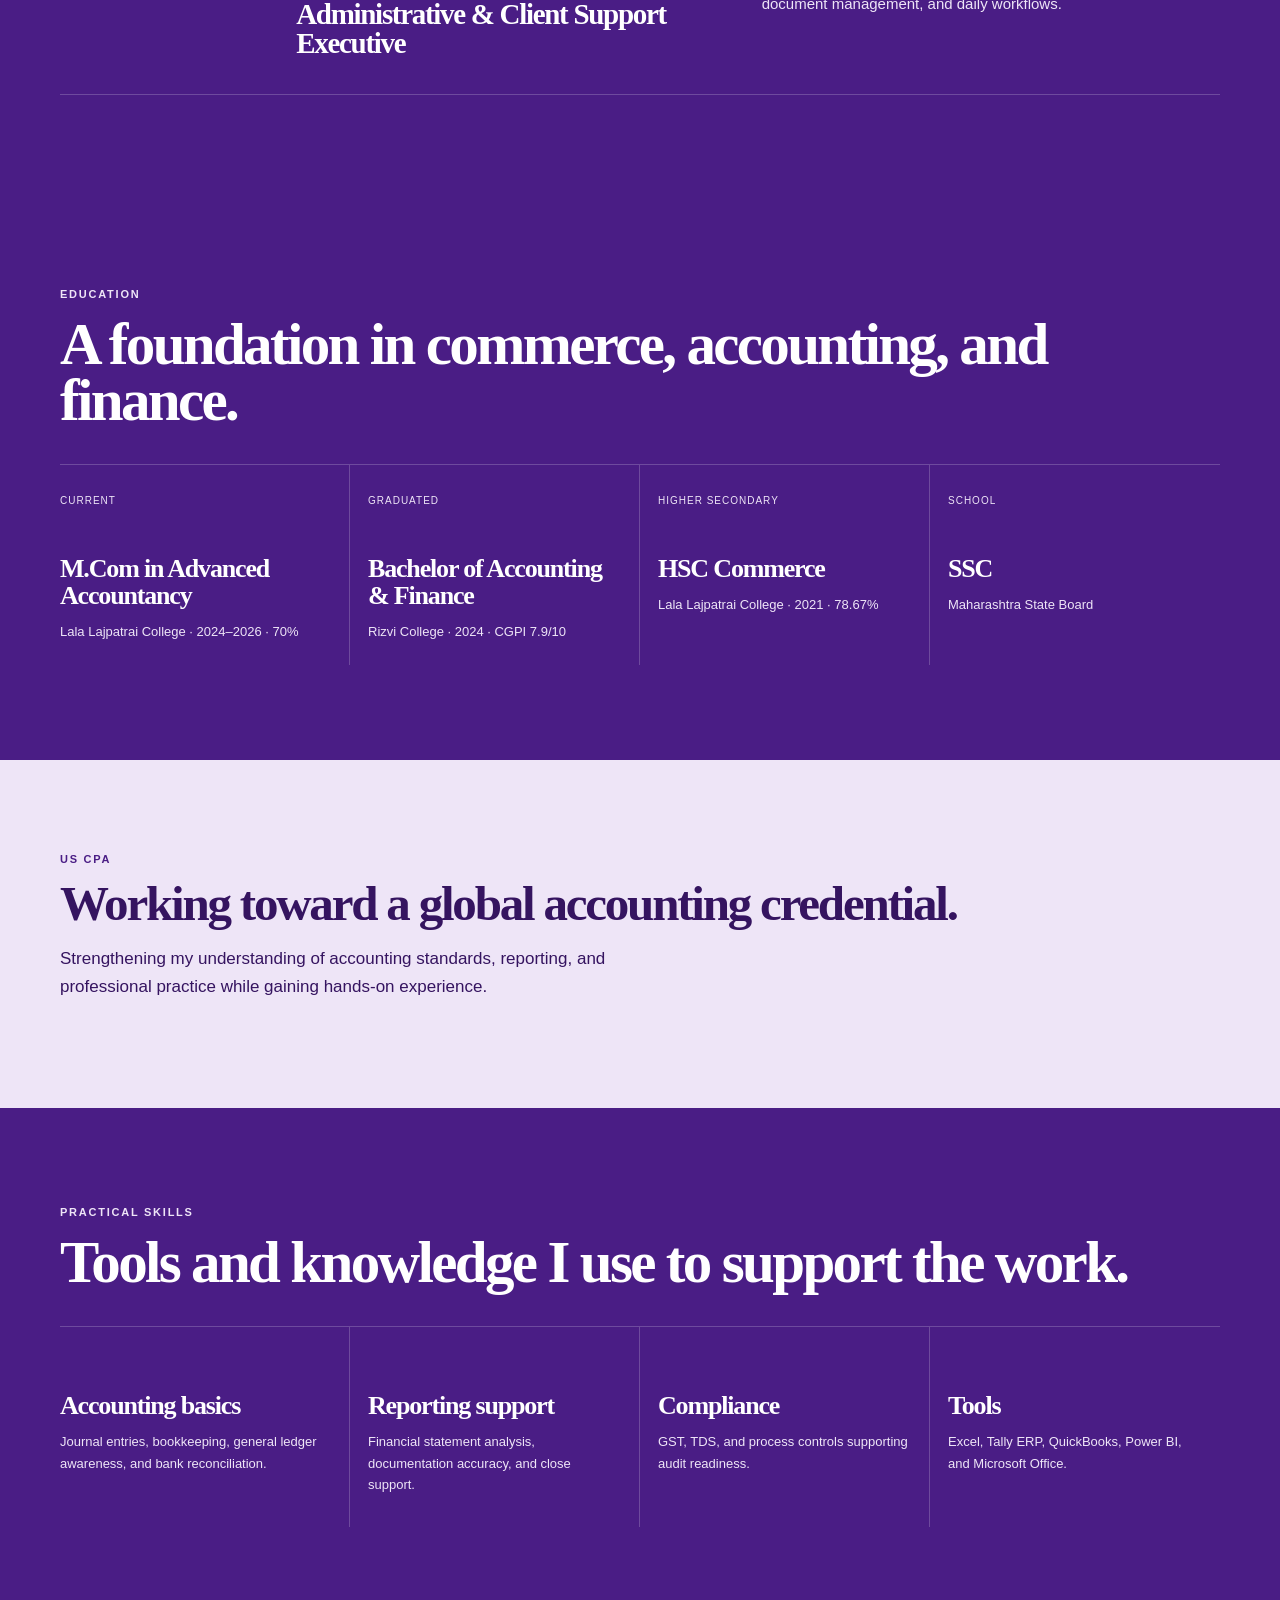
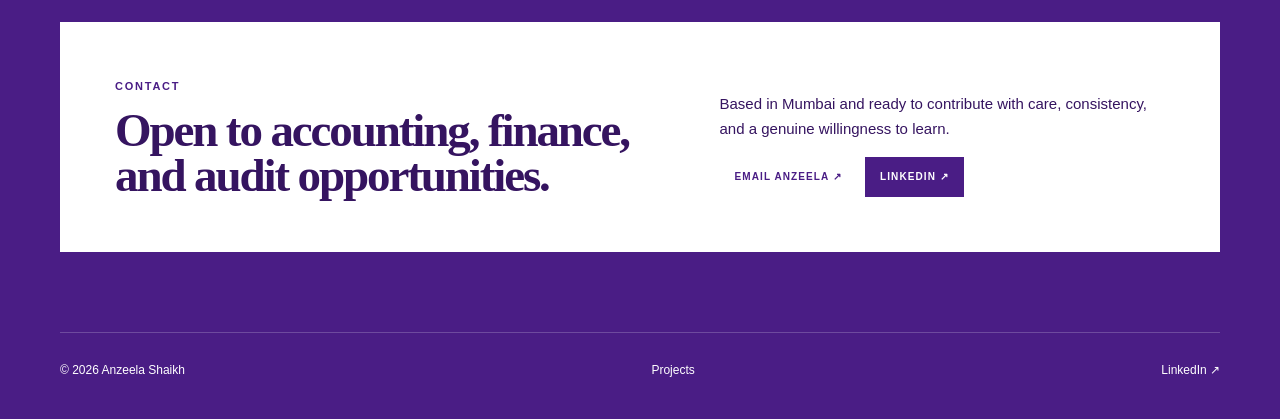
==== commit d8f5669f: "l" ====
--- a/index.html
+++ b/index.html
@@ -24,7 +24,7 @@
     <section class="section wrap" id="education"><p class="eyebrow">Education</p><h2>A foundation in commerce, accounting, and finance.</h2><div class="cards"><article><small>Current</small><h3>M.Com in Advanced Accountancy</h3><p>Lala Lajpatrai College · 2024–2026 · 70%</p></article><article><small>Graduated</small><h3>Bachelor of Accounting &amp; Finance</h3><p>Rizvi College · 2024 · CGPI 7.9/10</p></article><article><small>Higher secondary</small><h3>HSC Commerce</h3><p>Lala Lajpatrai College · 2021 · 78.67%</p></article><article><small>School</small><h3>SSC</h3><p>Maharashtra State Board</p></article></div></section>
     <section class="cpa"><div class="wrap"><p class="eyebrow">US CPA</p><h2>Working toward a global accounting credential.</h2><p>Strengthening my understanding of accounting standards, reporting, and professional practice while gaining hands-on experience.</p></div></section>
     <section class="section wrap" id="skills"><p class="eyebrow">Practical skills</p><h2>Tools and knowledge I use to support the work.</h2><div class="cards"><article><h3>Accounting basics</h3><p>Journal entries, bookkeeping, general ledger awareness, and bank reconciliation.</p></article><article><h3>Reporting support</h3><p>Financial statement analysis, documentation accuracy, and close support.</p></article><article><h3>Compliance</h3><p>GST, TDS, and process controls supporting audit readiness.</p></article><article><h3>Tools</h3><p>Excel, Tally ERP, QuickBooks, Power BI, and Microsoft Office.</p></article></div></section>
-    <section class="contact wrap"><div><p class="eyebrow">Contact</p><h2>Open to accounting, finance, and audit opportunities.</h2></div><div><p>Based in Mumbai and ready to contribute with care, consistency, and a genuine willingness to learn.</p><div class="actions"><a class="button light" href="https://mail.google.com/mail/?view=cm&amp;fs=1&amp;to=anzeelashaikh03@gmail.com" target="_blank" rel="noopener">Email Anzeela ↗</a><a class="button linkedin" href="https://www.linkedin.com/in/anzeela-cpa" target="_blank" rel="noopener">LinkedIn ↗</a></div></div></section>
+    <section class="contact wrap"><div><p class="eyebrow">Contact</p><h2>Open to accounting, finance, and audit opportunities.</h2></div><div><p>Based in Mumbai and ready to contribute with care, consistency, and a genuine willingness to learn.</p><div class="actions"><a class="button light" id="email-anzeela" href="https://mail.google.com/mail/?view=cm&amp;fs=1&amp;to=anzeelashaikh03@gmail.com" target="_blank" rel="noopener">Email Anzeela ↗</a><a class="button linkedin" href="https://www.linkedin.com/in/anzeela-cpa" target="_blank" rel="noopener">LinkedIn ↗</a></div></div></section>
   </main>
   <footer class="footer wrap"><span>© 2026 Anzeela Shaikh</span><a href="projects.html">Projects</a><a href="https://www.linkedin.com/in/anzeela-cpa" target="_blank" rel="noopener">LinkedIn ↗</a></footer>
   <script src="script.js"></script>
